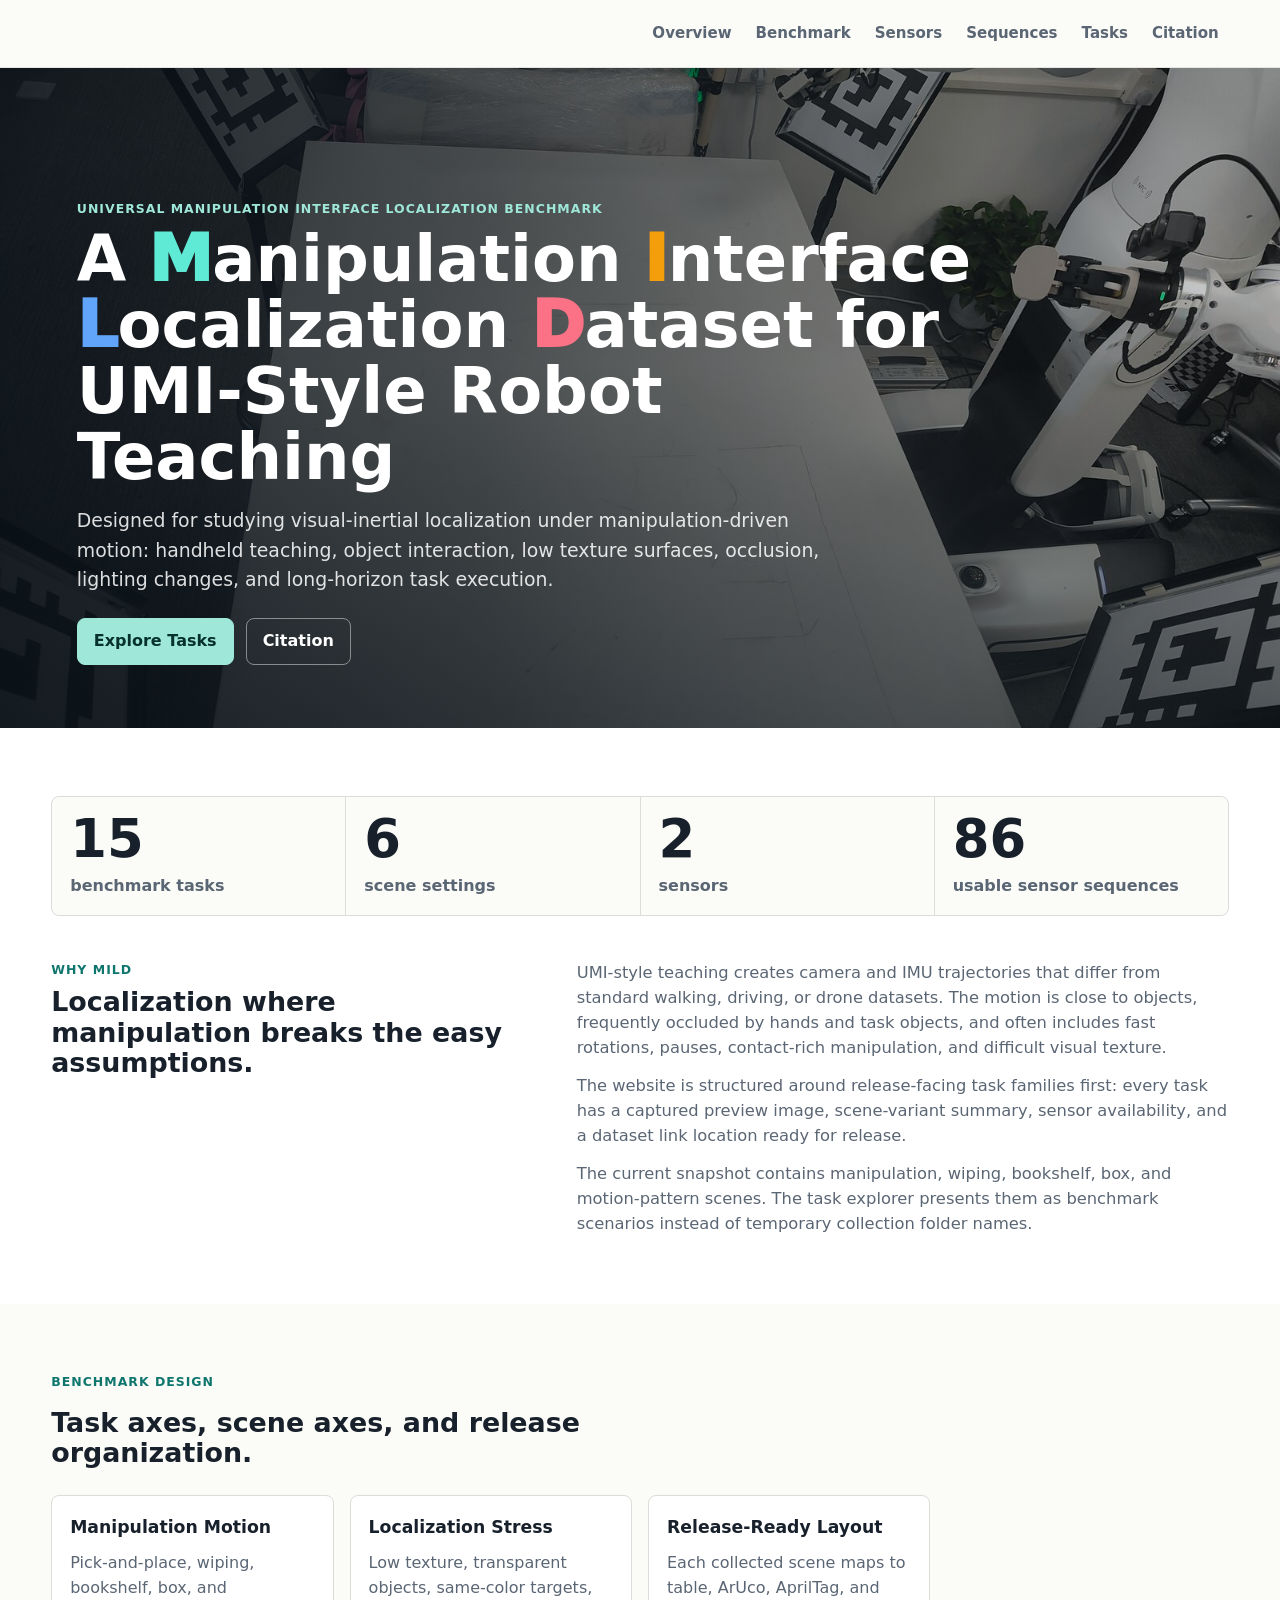
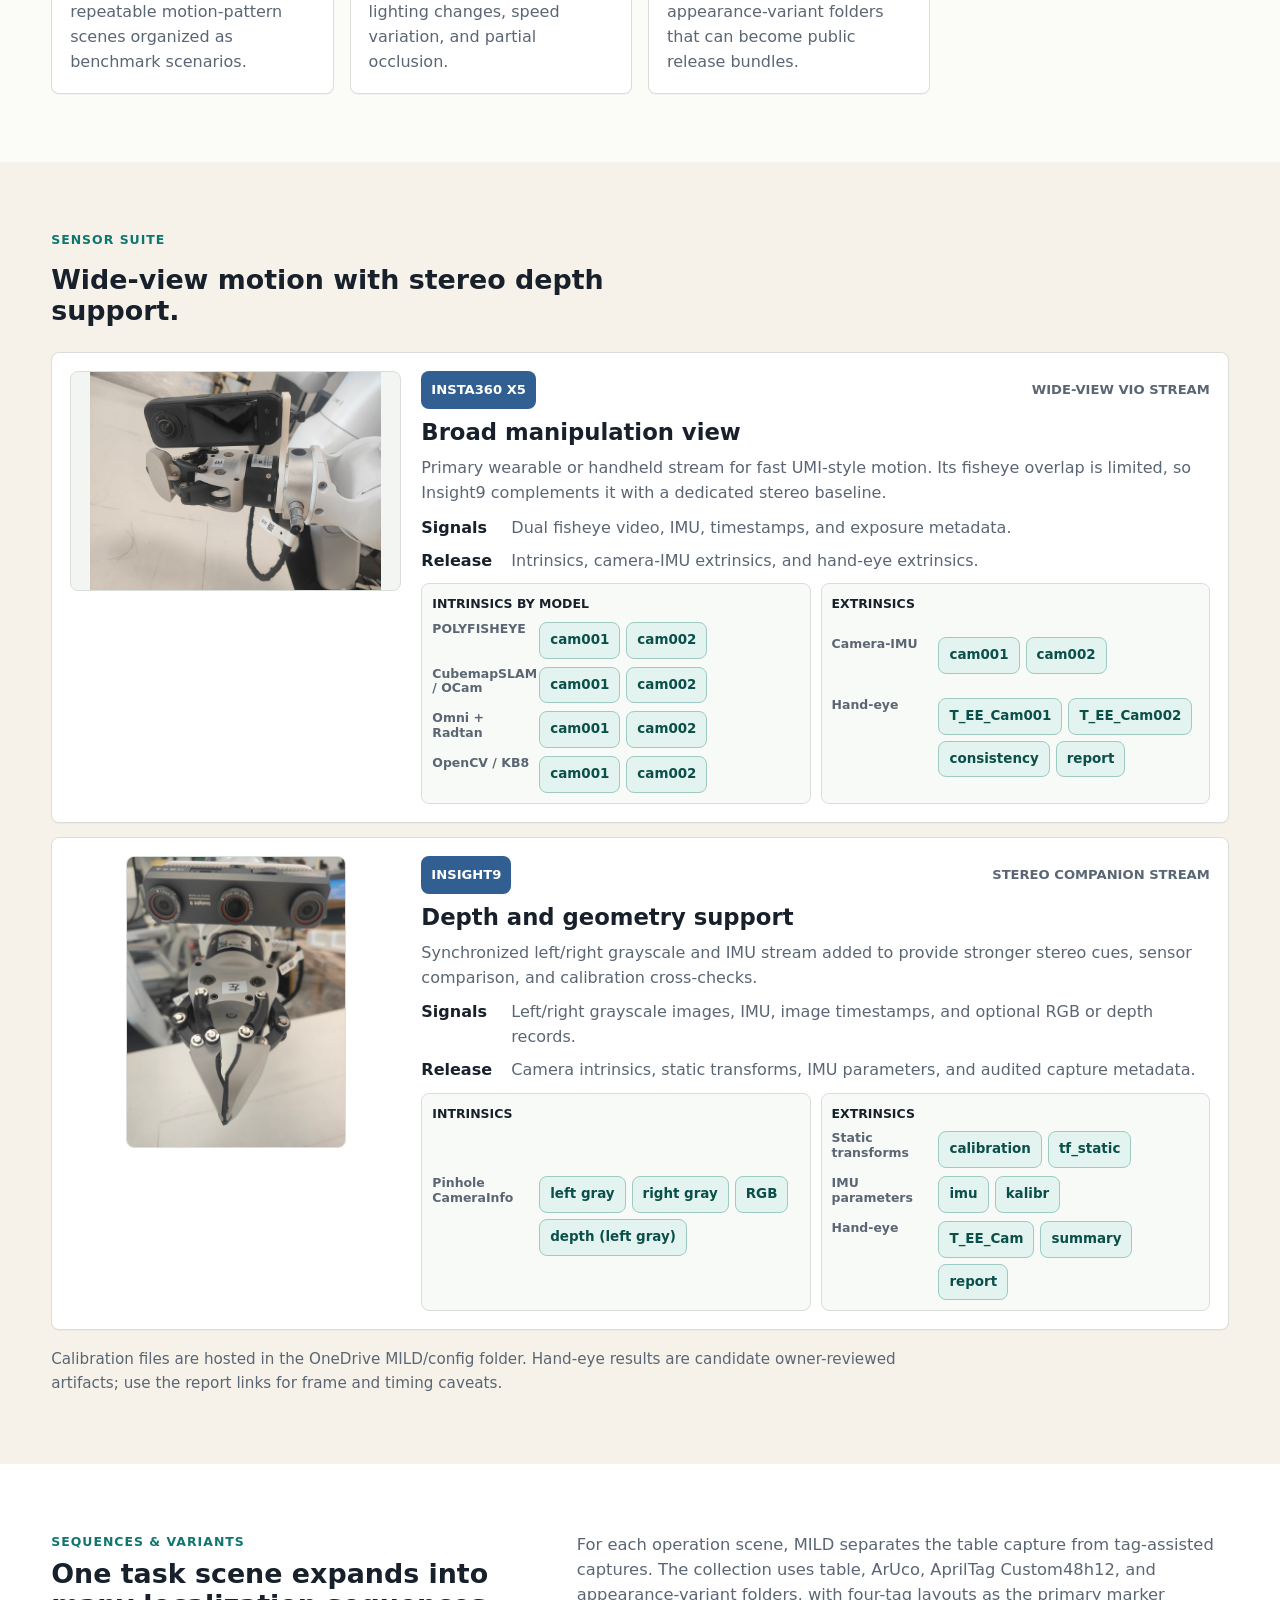
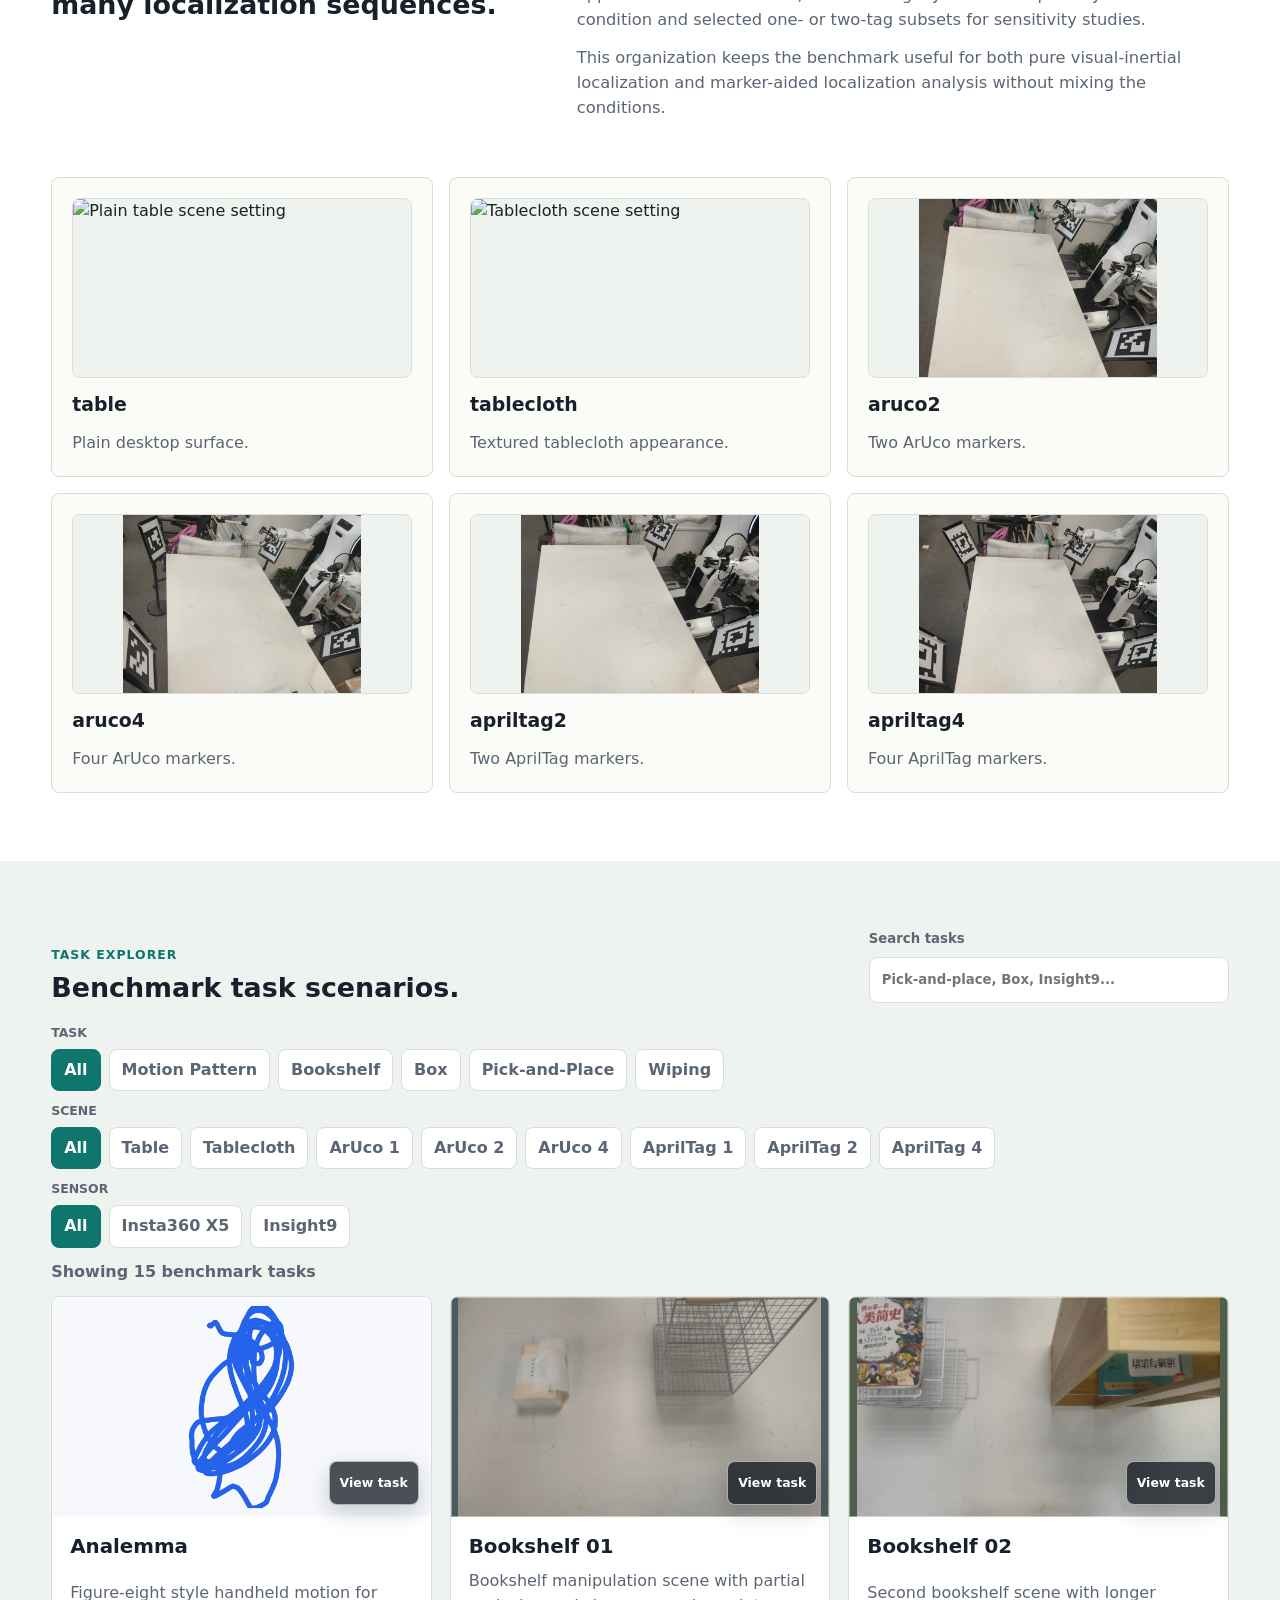
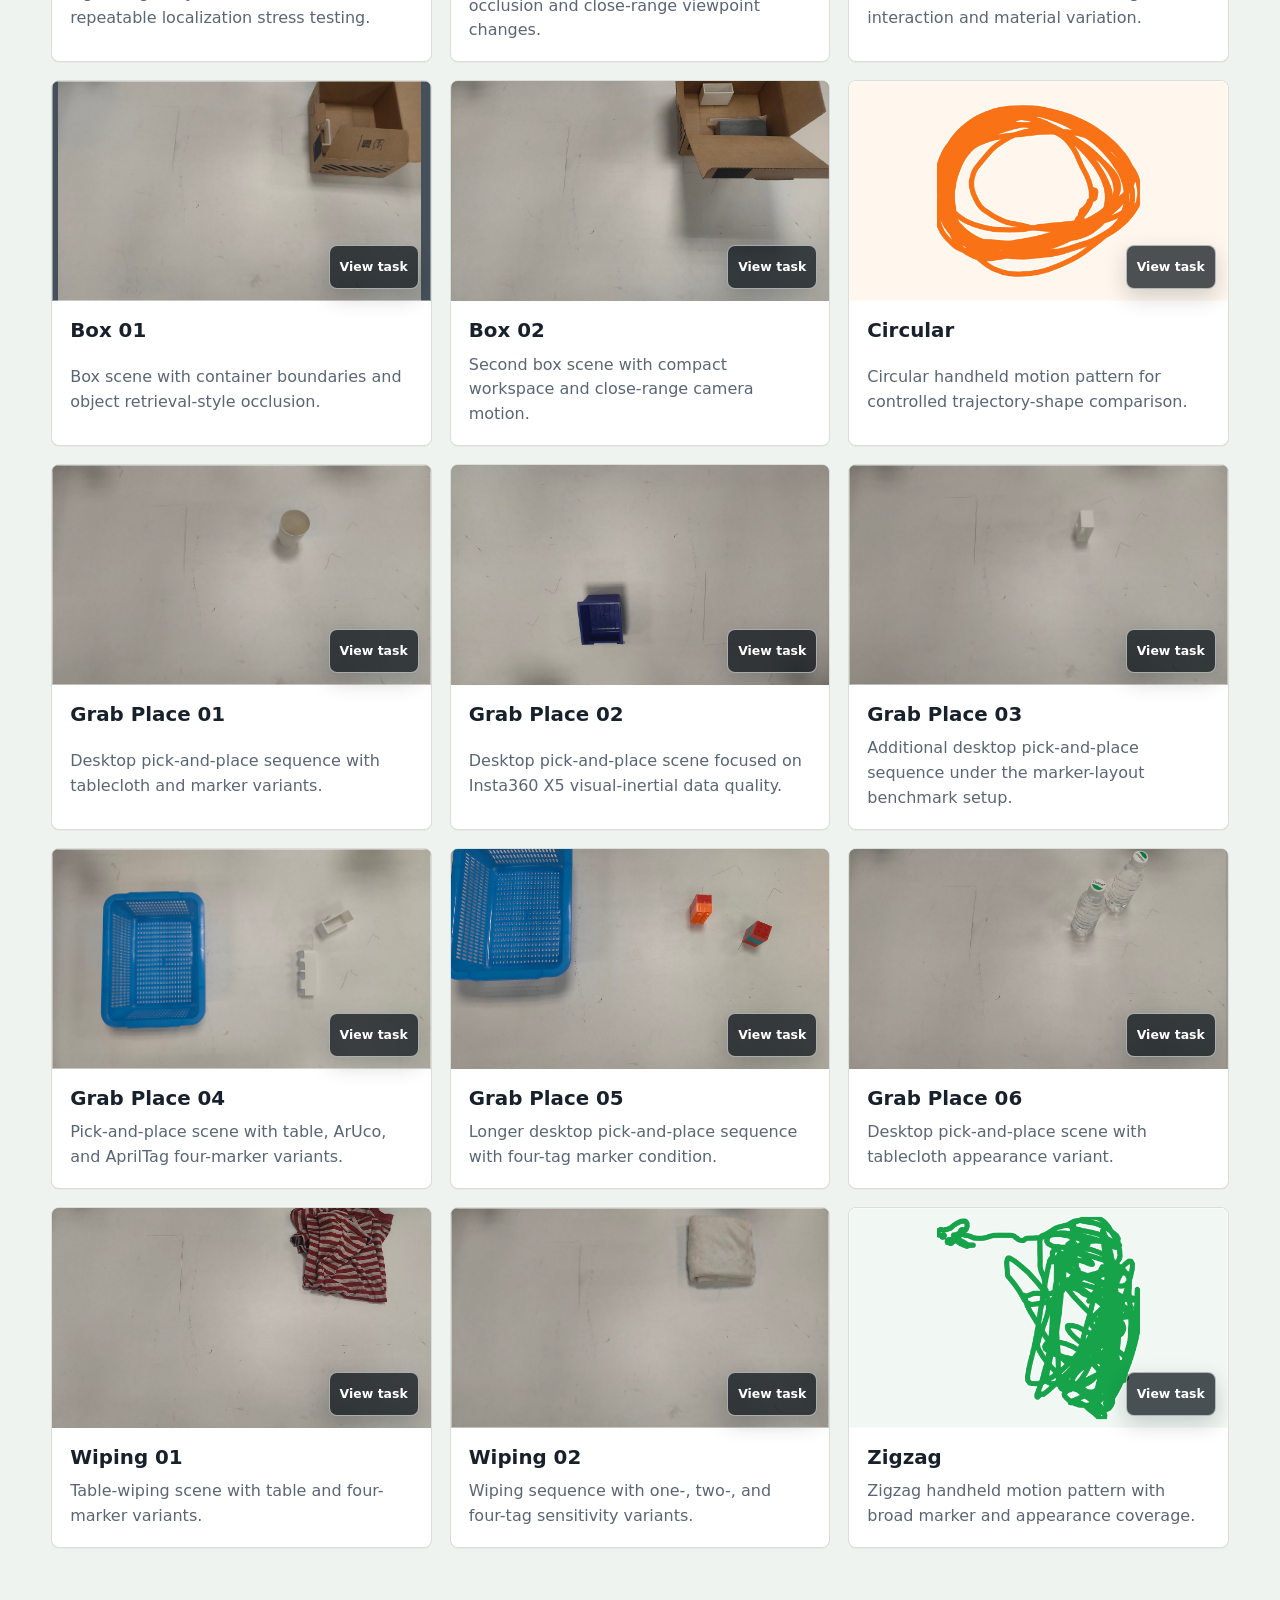
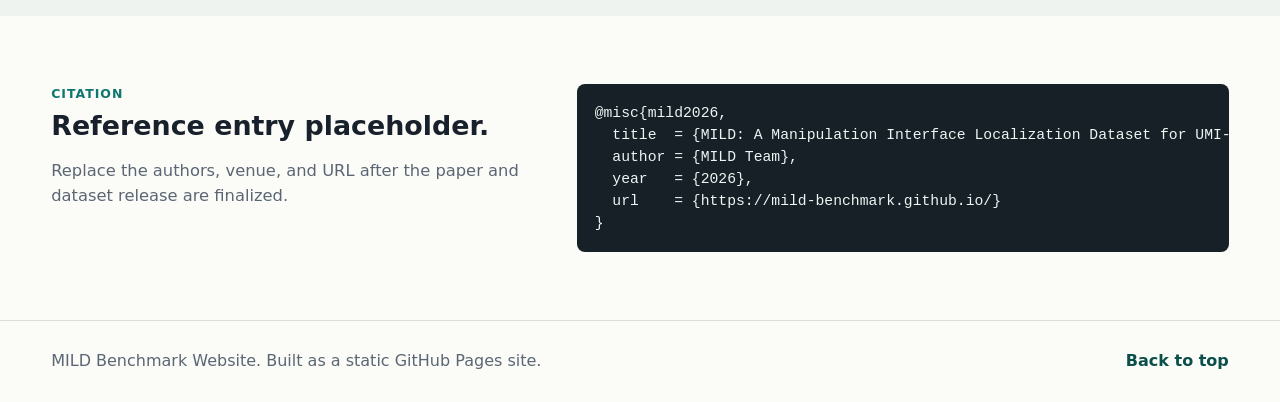
==== index.html @ e4e016f0 "Use Insight9 left gray intrinsics for depth" ====
<!doctype html>
<html lang="en">
  <head>
    <meta charset="utf-8">
    <meta name="viewport" content="width=device-width, initial-scale=1">
    <title>MILD | Manipulation Interface Localization Dataset</title>
    <meta
      name="description"
      content="MILD is a benchmark website for visual-inertial localization in Universal Manipulation Interface style robot teaching tasks."
    >
    <meta
      name="keywords"
      content="MILD, UMI, dataset, benchmark, visual-inertial localization, robot manipulation, robot teaching"
    >
    <meta name="theme-color" content="#0f766e">
    <meta property="og:type" content="website">
    <meta property="og:title" content="MILD: Manipulation Interface Localization Dataset">
    <meta
      property="og:description"
      content="A benchmark for visual-inertial localization in Universal Manipulation Interface style manipulation tasks."
    >
    <meta property="og:image" content="static/images/pic/scenes/apriltag4.jpg">
    <link rel="preload" href="static/images/pic/scenes/apriltag4.jpg" as="image">
    <link rel="stylesheet" href="static/css/site.css?v=20260719-calibration-config">
  </head>
  <body>
    <header class="site-header">
      <nav class="site-nav" aria-label="Primary navigation">
        <a href="#overview">Overview</a>
        <a href="#benchmark">Benchmark</a>
        <a href="#sensors">Sensors</a>
        <a href="#sequences">Sequences</a>
        <a href="#tasks">Tasks</a>
        <a href="#citation">Citation</a>
      </nav>
    </header>

    <main id="top">
      <section class="hero" aria-label="Dataset introduction">
        <div class="hero-bg" aria-hidden="true"></div>
        <div class="hero-overlay"></div>
        <div class="hero-content">
          <p class="eyebrow">Universal Manipulation Interface Localization Benchmark</p>
          <h1 class="hero-title">
            A <span class="title-word"><span class="title-initial title-initial-m">M</span>anipulation</span>
            <span class="title-word"><span class="title-initial title-initial-i">I</span>nterface</span>
            <span class="title-word"><span class="title-initial title-initial-l">L</span>ocalization</span>
            <span class="title-word"><span class="title-initial title-initial-d">D</span>ataset</span>
            for UMI-Style Robot Teaching
          </h1>
          <p class="hero-copy">
            Designed for studying visual-inertial localization under manipulation-driven motion:
            handheld teaching, object interaction, low texture surfaces, occlusion, lighting changes,
            and long-horizon task execution.
          </p>
          <div class="hero-actions" aria-label="Project links">
            <a class="action action-primary" href="#tasks">Explore Tasks</a>
            <a class="action" href="#citation">Citation</a>
          </div>
        </div>
      </section>

      <section class="section compact-band" id="overview">
        <div class="section-inner">
          <div class="metric-strip" aria-label="Dataset summary">
            <div class="metric">
              <span class="metric-value">15</span>
              <span class="metric-label">benchmark tasks</span>
            </div>
            <div class="metric">
              <span class="metric-value">6</span>
              <span class="metric-label">scene settings</span>
            </div>
            <div class="metric">
              <span class="metric-value">2</span>
              <span class="metric-label">sensors</span>
            </div>
            <div class="metric">
              <span class="metric-value">86</span>
              <span class="metric-label">usable sensor sequences</span>
            </div>
          </div>

          <div class="split">
            <div>
              <p class="section-kicker">Why MILD</p>
              <h2>Localization where manipulation breaks the easy assumptions.</h2>
            </div>
            <div class="body-copy">
              <p>
                UMI-style teaching creates camera and IMU trajectories that differ from standard
                walking, driving, or drone datasets. The motion is close to objects, frequently
                occluded by hands and task objects, and often includes fast rotations, pauses,
                contact-rich manipulation, and difficult visual texture.
              </p>
              <p>
                The website is structured around release-facing task families first: every task has
                a captured preview image, scene-variant summary, sensor availability, and a dataset
                link location ready for release.
              </p>
              <p>
                The current snapshot contains manipulation, wiping, bookshelf, box, and
                motion-pattern scenes. The task explorer presents them as benchmark scenarios
                instead of temporary collection folder names.
              </p>
            </div>
          </div>
        </div>
      </section>

      <section class="section" id="benchmark">
        <div class="section-inner">
          <div class="section-heading">
            <p class="section-kicker">Benchmark Design</p>
            <h2>Task axes, scene axes, and release organization.</h2>
          </div>
          <div class="feature-grid">
            <article class="feature">
              <h3>Manipulation Motion</h3>
              <p>Pick-and-place, wiping, bookshelf, box, and repeatable motion-pattern scenes organized as benchmark scenarios.</p>
            </article>
            <article class="feature">
              <h3>Localization Stress</h3>
              <p>Low texture, transparent objects, same-color targets, lighting changes, speed variation, and partial occlusion.</p>
            </article>
            <article class="feature">
              <h3>Release-Ready Layout</h3>
              <p>Each collected scene maps to table, ArUco, AprilTag, and appearance-variant folders that can become public release bundles.</p>
            </article>
          </div>
        </div>
      </section>

      <section class="section sensor-section" id="sensors">
        <div class="section-inner">
          <div class="section-heading">
            <p class="section-kicker">Sensor Suite</p>
            <h2>Wide-view motion with stereo depth support.</h2>
          </div>
          <div class="sensor-grid" aria-label="Included camera sensors">
            <article class="sensor-card">
              <div class="sensor-topline"><span>Insta360 X5</span><strong>Wide-view VIO stream</strong></div>
              <img class="sensor-photo sensor-photo-wide" src="static/images/pic/sensor/instan360x5.jpg" alt="Insta360 X5 mounted for MILD collection">
              <h3>Broad manipulation view</h3>
              <p>
                Primary wearable or handheld stream for fast UMI-style motion. Its fisheye
                overlap is limited, so Insight9 complements it with a dedicated stereo baseline.
              </p>
              <dl>
                <dt>Signals</dt><dd>Dual fisheye video, IMU, timestamps, and exposure metadata.</dd>
                <dt>Release</dt><dd>Intrinsics, camera-IMU extrinsics, and hand-eye extrinsics.</dd>
              </dl>
              <div class="sensor-downloads calibration-links" aria-label="Insta360 X5 calibration downloads">
                <div class="calibration-group">
                  <span>Intrinsics by model</span>
                  <div class="calibration-row">
                    <strong>POLYFISHEYE</strong>
                    <div>
                      <a href="https://1drv.ms/u/c/7625f90385490ff5/IQAhCiZGCshgTri1kJYh9uZmAa2wcoBCO0ws3wV5TDjIZXk">cam001</a>
                      <a href="https://1drv.ms/u/c/7625f90385490ff5/IQCS5GqmDCNNTZeBJ7qaAonKARcrQ91xG_cp8lxq4ANN7uM">cam002</a>
                    </div>
                  </div>
                  <div class="calibration-row">
                    <strong>CubemapSLAM / OCam</strong>
                    <div>
                      <a href="https://1drv.ms/u/c/7625f90385490ff5/IQCe3_SKdhPWTZvyj7x2llktAZRlcG03epUr73Jwr4RfLQo">cam001</a>
                      <a href="https://1drv.ms/u/c/7625f90385490ff5/IQB0HYLTFmJ-Sa7rR739eOYjASip9_dwq5lZHeahLo_oIJg">cam002</a>
                    </div>
                  </div>
                  <div class="calibration-row">
                    <strong>Omni + Radtan</strong>
                    <div>
                      <a href="https://1drv.ms/u/c/7625f90385490ff5/IQAo9Ri3FecfTqoY6oTH-TkMAU0ACaWX1jiJG9-JRuFYdAA">cam001</a>
                      <a href="https://1drv.ms/u/c/7625f90385490ff5/IQCuiiNOVtqWSpwMUP0Yha3cAVnnz3qnPmtnDQ6GLd3rnq4">cam002</a>
                    </div>
                  </div>
                  <div class="calibration-row">
                    <strong>OpenCV / KB8</strong>
                    <div>
                      <a href="https://1drv.ms/u/c/7625f90385490ff5/IQCaEUSn-g7NQaCfnxHnWILtAW7iVZQe96-dQti6KEkS0Ys">cam001</a>
                      <a href="https://1drv.ms/u/c/7625f90385490ff5/IQDK0zkF3waNQJCogGyVQxvpAT1tj8VUdP1ymN5j_CP6eGI">cam002</a>
                    </div>
                  </div>
                </div>
                <div class="calibration-group">
                  <span>Extrinsics</span>
                  <div class="calibration-row">
                    <strong>Camera-IMU</strong>
                    <div>
                      <a href="https://1drv.ms/u/c/7625f90385490ff5/IQAN830U2r0eSpX5Ff2sGvVyAeetV-wA399OP4k2T79lHac">cam001</a>
                      <a href="https://1drv.ms/u/c/7625f90385490ff5/IQChx2poXp6uQow4iZ9i6toNAWlU6ox6OWM1Um5nAPrFUPA">cam002</a>
                    </div>
                  </div>
                  <div class="calibration-row">
                    <strong>Hand-eye</strong>
                    <div>
                      <a href="https://1drv.ms/x/c/7625f90385490ff5/IQDAsK0TG3PyQoz7YtZ-4g2AAS7XIUY7ev2hYd6DWL_shGo">T_EE_Cam001</a>
                      <a href="https://1drv.ms/x/c/7625f90385490ff5/IQCSaT3arQ_4SYPWGF8UYGX1AUlUDq5M_MiDzQiho34SVZ8">T_EE_Cam002</a>
                      <a href="https://1drv.ms/u/c/7625f90385490ff5/IQDpZn8dozXYQ6zpPiSRh608AX0IcbKX765oSMkq2E2Qp9M">consistency</a>
                      <a href="https://1drv.ms/t/c/7625f90385490ff5/IQDI5UEj71BAQoiS4z6rClF_AaU_Fvj5O6Qp3yclX19t8kU">report</a>
                    </div>
                  </div>
                </div>
              </div>
            </article>

            <article class="sensor-card">
              <div class="sensor-topline"><span>Insight9</span><strong>Stereo companion stream</strong></div>
              <img class="sensor-photo sensor-photo-portrait" src="static/images/pic/sensor/insight9.jpg" alt="Insight9 camera used in the MILD sensor suite">
              <h3>Depth and geometry support</h3>
              <p>
                Synchronized left/right grayscale and IMU stream added to provide stronger
                stereo cues, sensor comparison, and calibration cross-checks.
              </p>
              <dl>
                <dt>Signals</dt><dd>Left/right grayscale images, IMU, image timestamps, and optional RGB or depth records.</dd>
                <dt>Release</dt><dd>Camera intrinsics, static transforms, IMU parameters, and audited capture metadata.</dd>
              </dl>
              <div class="sensor-downloads calibration-links" aria-label="Insight9 calibration downloads">
                <div class="calibration-group">
                  <span>Intrinsics</span>
                  <div class="calibration-row">
                    <strong>Pinhole CameraInfo</strong>
                    <div>
                      <a href="https://1drv.ms/u/c/7625f90385490ff5/IQC0oM3T7YgsRLSv14OKo0A5AUPLvn3CTPc8qZvEKn-Td0o">left gray</a>
                      <a href="https://1drv.ms/u/c/7625f90385490ff5/IQDb5SVkGIsCSZyYgGGsgylBAaOxcqg4OeRbns731Bjzk-E">right gray</a>
                      <a href="https://1drv.ms/u/c/7625f90385490ff5/IQCv1da7m1K-Qq-nBLNH4R4hARpEjAqmBWekBWkxGV9lPWw">RGB</a>
                      <a href="https://1drv.ms/u/c/7625f90385490ff5/IQC0oM3T7YgsRLSv14OKo0A5AUPLvn3CTPc8qZvEKn-Td0o" title="Depth is aligned to the left-gray frame; use the left-gray CameraInfo.">depth (left gray)</a>
                    </div>
                  </div>
                </div>
                <div class="calibration-group">
                  <span>Extrinsics</span>
                  <div class="calibration-row">
                    <strong>Static transforms</strong>
                    <div>
                      <a href="https://1drv.ms/u/c/7625f90385490ff5/IQDVsnzvO6gMRZP7rWlbY0GqAXA1XUyVNU0Khv3U52TcK3Y">calibration</a>
                      <a href="https://1drv.ms/u/c/7625f90385490ff5/IQAeGpCBBFiVQ645TgwJmunHAexsM5YwOXWar9rIoebsR8c">tf_static</a>
                    </div>
                  </div>
                  <div class="calibration-row">
                    <strong>IMU parameters</strong>
                    <div>
                      <a href="https://1drv.ms/u/c/7625f90385490ff5/IQCjd3KeFRV-T6JaVcmsUKieAQB1Vq5tPITWz5Nwn3tcyqw">imu</a>
                      <a href="https://1drv.ms/u/c/7625f90385490ff5/IQC7R39nxtnxR56JvqbG83syARdfD23Te63w0qEzUzYQHq0">kalibr</a>
                    </div>
                  </div>
                  <div class="calibration-row">
                    <strong>Hand-eye</strong>
                    <div>
                      <a href="https://1drv.ms/x/c/7625f90385490ff5/IQA3A7748ZOwSrioTDqO-PhyAS_bzOwbp4sAFMHrTJDk9Qc">T_EE_Cam</a>
                      <a href="https://1drv.ms/u/c/7625f90385490ff5/IQBhfnheE2pWRoCj9c6weXHNAT-jvZKRdDEGIYKDX3_3yFI">summary</a>
                      <a href="https://1drv.ms/t/c/7625f90385490ff5/IQBLwAXIsyezTaGyWJ3CAKcyAWEWA4DdP9oa6TlB5dpCErw">report</a>
                    </div>
                  </div>
                </div>
              </div>
            </article>
          </div>
          <p class="download-note">
            Calibration files are hosted in the OneDrive MILD/config folder. Hand-eye results are
            candidate owner-reviewed artifacts; use the report links for frame and timing caveats.
          </p>
        </div>
      </section>

      <section class="section variant-section" id="sequences">
        <div class="section-inner">
          <div class="split">
            <div>
              <p class="section-kicker">Sequences & Variants</p>
              <h2>One task scene expands into many localization sequences.</h2>
            </div>
            <div class="body-copy">
              <p>
                For each operation scene, MILD separates the table capture from tag-assisted
                captures. The collection uses table, ArUco, AprilTag Custom48h12, and
                appearance-variant folders, with four-tag layouts as the primary marker condition
                and selected one- or two-tag subsets for sensitivity studies.
              </p>
              <p>
                This organization keeps the benchmark useful for both pure visual-inertial
                localization and marker-aided localization analysis without mixing the conditions.
              </p>
            </div>
          </div>

          <div class="variant-grid" aria-label="Scene setting previews">
            <article class="variant-panel">
              <img class="variant-photo" src="static/images/pic/scenes/table_preview.jpg" alt="Plain table scene setting">
              <h3>table</h3>
              <p>Plain desktop surface.</p>
            </article>
            <article class="variant-panel">
              <img class="variant-photo" src="static/images/pic/scenes/tablecloth_preview.jpg" alt="Tablecloth scene setting">
              <h3>tablecloth</h3>
              <p>Textured tablecloth appearance.</p>
            </article>
            <article class="variant-panel">
              <img class="variant-photo" src="static/images/pic/scenes/aruco2.jpg" alt="Two ArUco marker scene setting">
              <h3>aruco2</h3>
              <p>Two ArUco markers.</p>
            </article>
            <article class="variant-panel">
              <img class="variant-photo" src="static/images/pic/scenes/aruco4.jpg" alt="Four ArUco marker scene setting">
              <h3>aruco4</h3>
              <p>Four ArUco markers.</p>
            </article>
            <article class="variant-panel">
              <img class="variant-photo" src="static/images/pic/scenes/apriltag2.jpg" alt="Two AprilTag marker scene setting">
              <h3>apriltag2</h3>
              <p>Two AprilTag markers.</p>
            </article>
            <article class="variant-panel">
              <img class="variant-photo" src="static/images/pic/scenes/apriltag4.jpg" alt="Four AprilTag marker scene setting">
              <h3>apriltag4</h3>
              <p>Four AprilTag markers.</p>
            </article>
          </div>
        </div>
      </section>

      <section class="section tasks-section" id="tasks">
        <div class="section-inner">
          <div class="tasks-toolbar">
            <div>
              <p class="section-kicker">Task Explorer</p>
              <h2>Benchmark task scenarios.</h2>
            </div>
            <label class="task-search">
              <span>Search tasks</span>
              <input id="taskSearch" type="search" placeholder="Pick-and-place, Box, Insight9..." autocomplete="off">
            </label>
          </div>

          <div class="filter-panel" aria-label="Task filters">
            <div class="filter-group">
              <span>Task</span>
              <div class="filter-row">
                <button class="filter-chip is-active" type="button" data-filter-group="category" data-filter="all">All</button>
                <button class="filter-chip" type="button" data-filter-group="category" data-filter="motion">Motion Pattern</button>
                <button class="filter-chip" type="button" data-filter-group="category" data-filter="bookshelf">Bookshelf</button>
                <button class="filter-chip" type="button" data-filter-group="category" data-filter="box">Box</button>
                <button class="filter-chip" type="button" data-filter-group="category" data-filter="grasp-place">Pick-and-Place</button>
                <button class="filter-chip" type="button" data-filter-group="category" data-filter="wipe">Wiping</button>
              </div>
            </div>
            <div class="filter-group">
              <span>Scene</span>
              <div class="filter-row">
                <button class="filter-chip is-active" type="button" data-filter-group="scene" data-filter="all">All</button>
                <button class="filter-chip" type="button" data-filter-group="scene" data-filter="table">Table</button>
                <button class="filter-chip" type="button" data-filter-group="scene" data-filter="tablecloth">Tablecloth</button>
                <button class="filter-chip" type="button" data-filter-group="scene" data-filter="aruco1">ArUco 1</button>
                <button class="filter-chip" type="button" data-filter-group="scene" data-filter="aruco2">ArUco 2</button>
                <button class="filter-chip" type="button" data-filter-group="scene" data-filter="aruco4">ArUco 4</button>
                <button class="filter-chip" type="button" data-filter-group="scene" data-filter="apriltag1">AprilTag 1</button>
                <button class="filter-chip" type="button" data-filter-group="scene" data-filter="apriltag2">AprilTag 2</button>
                <button class="filter-chip" type="button" data-filter-group="scene" data-filter="apriltag4">AprilTag 4</button>
              </div>
            </div>
            <div class="filter-group">
              <span>Sensor</span>
              <div class="filter-row">
                <button class="filter-chip is-active" type="button" data-filter-group="sensor" data-filter="all">All</button>
                <button class="filter-chip" type="button" data-filter-group="sensor" data-filter="insta360-x5">Insta360 X5</button>
                <button class="filter-chip" type="button" data-filter-group="sensor" data-filter="insight9">Insight9</button>
              </div>
            </div>
          </div>

          <p class="task-count" id="taskCount">Showing 15 benchmark tasks</p>
          <p class="task-empty" id="taskEmpty" hidden>coming soon...</p>

          <div class="task-grid">
            <article class="task-card" data-category="motion" data-scenes="table tablecloth aruco2 aruco4 apriltag2 apriltag4" data-sensors="insta360-x5 insight9" data-search="Analemma Analemma_2_t analemma motion pattern aruco apriltag tablecloth insta360 insight9 trajectory shape">
              <button class="task-photo task-photo-a" type="button" aria-label="Open Analemma scenes"></button>
              <div class="task-body">
                <h3>Analemma</h3>
                <p>Figure-eight style handheld motion for repeatable localization stress testing.</p>
              </div>
            </article>

            <article class="task-card" data-category="bookshelf" data-scenes="table aruco2 aruco4 apriltag2 apriltag4" data-sensors="insta360-x5 insight9" data-search="Bookshelf 01 Bookshelf01_2 bookshelf cabinet occlusion aruco apriltag insta360 insight9">
              <button class="task-photo task-photo-b" type="button" aria-label="Open Bookshelf 01 scenes"></button>
              <div class="task-body">
                <h3>Bookshelf 01</h3>
                <p>Bookshelf manipulation scene with partial occlusion and close-range viewpoint changes.</p>
              </div>
            </article>

            <article class="task-card" data-category="bookshelf" data-scenes="table tablecloth aruco2 aruco4 apriltag2 apriltag4" data-sensors="insta360-x5 insight9" data-search="Bookshelf 02 Bookshelf02_2 bookshelf tablecloth aruco apriltag insta360 insight9">
              <button class="task-photo task-photo-c" type="button" aria-label="Open Bookshelf 02 scenes"></button>
              <div class="task-body">
                <h3>Bookshelf 02</h3>
                <p>Second bookshelf scene with longer interaction and material variation.</p>
              </div>
            </article>

            <article class="task-card" data-category="box" data-scenes="table aruco4 apriltag4" data-sensors="insta360-x5 insight9" data-search="Box 01 Box01 box container aruco apriltag insta360 insight9">
              <button class="task-photo task-photo-d" type="button" aria-label="Open Box 01 scenes"></button>
              <div class="task-body">
                <h3>Box 01</h3>
                <p>Box scene with container boundaries and object retrieval-style occlusion.</p>
              </div>
            </article>

            <article class="task-card" data-category="box" data-scenes="table aruco4 apriltag4" data-sensors="insta360-x5" data-search="Box 02 Box02 box container aruco apriltag insta360">
              <button class="task-photo task-photo-e" type="button" aria-label="Open Box 02 scenes"></button>
              <div class="task-body">
                <h3>Box 02</h3>
                <p>Second box scene with compact workspace and close-range camera motion.</p>
              </div>
            </article>

            <article class="task-card" data-category="motion" data-scenes="table tablecloth aruco2 aruco4 apriltag2 apriltag4" data-sensors="insta360-x5 insight9" data-search="Circular Circular_2_t circular motion pattern aruco apriltag insta360 insight9 trajectory shape">
              <button class="task-photo task-photo-f" type="button" aria-label="Open Circular scenes"></button>
              <div class="task-body">
                <h3>Circular</h3>
                <p>Circular handheld motion pattern for controlled trajectory-shape comparison.</p>
              </div>
            </article>

            <article class="task-card" data-category="grasp-place" data-scenes="table tablecloth aruco4 apriltag4" data-sensors="insta360-x5 insight9" data-search="Grab Place 01 Grab_Place01_t grab place cup tablecloth aruco apriltag insta360 insight9">
              <button class="task-photo task-photo-g" type="button" aria-label="Open Grab Place 01 scenes"></button>
              <div class="task-body">
                <h3>Grab Place 01</h3>
                <p>Desktop pick-and-place sequence with tablecloth and marker variants.</p>
              </div>
            </article>

            <article class="task-card" data-category="grasp-place" data-scenes="table tablecloth aruco4 apriltag4" data-sensors="insta360-x5" data-search="Grab Place 02 Grab_Place02_t grab place tablecloth aruco apriltag insta360">
              <button class="task-photo task-photo-h" type="button" aria-label="Open Grab Place 02 scenes"></button>
              <div class="task-body">
                <h3>Grab Place 02</h3>
                <p>Desktop pick-and-place scene focused on Insta360 X5 visual-inertial data quality.</p>
              </div>
            </article>

            <article class="task-card" data-category="grasp-place" data-scenes="table tablecloth aruco4 apriltag4" data-sensors="insta360-x5" data-search="Grab Place 03 Grab_Place03_t grab place tablecloth aruco apriltag insta360">
              <button class="task-photo task-photo-i" type="button" aria-label="Open Grab Place 03 scenes"></button>
              <div class="task-body">
                <h3>Grab Place 03</h3>
                <p>Additional desktop pick-and-place sequence under the marker-layout benchmark setup.</p>
              </div>
            </article>

            <article class="task-card" data-category="grasp-place" data-scenes="table aruco4 apriltag4" data-sensors="insta360-x5" data-search="Grab Place 04 Grab_Place04 grab place aruco apriltag insta360">
              <button class="task-photo task-photo-j" type="button" aria-label="Open Grab Place 04 scenes"></button>
              <div class="task-body">
                <h3>Grab Place 04</h3>
                <p>Pick-and-place scene with table, ArUco, and AprilTag four-marker variants.</p>
              </div>
            </article>

            <article class="task-card" data-category="grasp-place" data-scenes="table aruco4 apriltag4" data-sensors="insta360-x5" data-search="Grab Place 05 Grab_Place05 grab place aruco apriltag insta360">
              <button class="task-photo task-photo-k" type="button" aria-label="Open Grab Place 05 scenes"></button>
              <div class="task-body">
                <h3>Grab Place 05</h3>
                <p>Longer desktop pick-and-place sequence with four-tag marker condition.</p>
              </div>
            </article>

            <article class="task-card" data-category="grasp-place" data-scenes="table tablecloth aruco4 apriltag4" data-sensors="insta360-x5" data-search="Grab Place 06 Grab_Place06_t grab place tablecloth aruco apriltag insta360">
              <button class="task-photo task-photo-l" type="button" aria-label="Open Grab Place 06 scenes"></button>
              <div class="task-body">
                <h3>Grab Place 06</h3>
                <p>Desktop pick-and-place scene with tablecloth appearance variant.</p>
              </div>
            </article>

            <article class="task-card" data-category="wipe" data-scenes="table aruco4 apriltag4" data-sensors="insta360-x5" data-search="Wiping 01 Wiping01 wiping table aruco apriltag insta360">
              <button class="task-photo task-photo-m" type="button" aria-label="Open Wiping 01 scenes"></button>
              <div class="task-body">
                <h3>Wiping 01</h3>
                <p>Table-wiping scene with table and four-marker variants.</p>
              </div>
            </article>

            <article class="task-card" data-category="wipe" data-scenes="table aruco1 aruco2 aruco4 apriltag1 apriltag2 apriltag4" data-sensors="insta360-x5 insight9" data-search="Wiping 02 Wiping02_1 wiping aruco apriltag one two four insta360 insight9">
              <button class="task-photo task-photo-n" type="button" aria-label="Open Wiping 02 scenes"></button>
              <div class="task-body">
                <h3>Wiping 02</h3>
                <p>Wiping sequence with one-, two-, and four-tag sensitivity variants.</p>
              </div>
            </article>

            <article class="task-card" data-category="motion" data-scenes="table tablecloth aruco2 aruco4 apriltag2 apriltag4" data-sensors="insta360-x5 insight9" data-search="Zigzag Zigzag_2_t zigzag motion aruco apriltag tablecloth insta360 insight9 trajectory shape">
              <button class="task-photo task-photo-o" type="button" aria-label="Open Zigzag scenes"></button>
              <div class="task-body">
                <h3>Zigzag</h3>
                <p>Zigzag handheld motion pattern with broad marker and appearance coverage.</p>
              </div>
            </article>
          </div>
        </div>
      </section>

      <section class="section" id="citation">
        <div class="section-inner citation-inner">
          <div>
            <p class="section-kicker">Citation</p>
            <h2>Reference entry placeholder.</h2>
            <p class="body-copy">
              Replace the authors, venue, and URL after the paper and dataset release are finalized.
            </p>
          </div>
          <pre class="bibtex"><code>@misc{mild2026,
  title  = {MILD: A Manipulation Interface Localization Dataset for UMI-Style Robot Teaching},
  author = {MILD Team},
  year   = {2026},
  url    = {https://mild-benchmark.github.io/}
}</code></pre>
        </div>
      </section>
    </main>

    <footer class="site-footer">
      <p>MILD Benchmark Website. Built as a static GitHub Pages site.</p>
      <a href="#top">Back to top</a>
    </footer>

    <script src="static/js/site.js?v=20260722-onedrive-links"></script>
  </body>
</html>
---- static/css/site.css ----
:root {
  --ink: #18212b;
  --muted: #5b6674;
  --line: #d9ded8;
  --paper: #fbfbf7;
  --soft: #eef3ef;
  --teal: #0f766e;
  --teal-dark: #0b4f4a;
  --coral: #c24132;
  --gold: #9a6a15;
  --blue: #315f91;
  --white: #ffffff;
  --shadow: 0 18px 48px rgba(24, 33, 43, 0.14);
}

* {
  box-sizing: border-box;
}

html {
  scroll-behavior: smooth;
}

body {
  margin: 0;
  color: var(--ink);
  background: var(--paper);
  font-family: Inter, ui-sans-serif, system-ui, -apple-system, BlinkMacSystemFont, "Segoe UI", sans-serif;
  line-height: 1.55;
}

a {
  color: inherit;
  text-decoration: none;
}

.site-header {
  position: sticky;
  top: 0;
  z-index: 20;
  display: flex;
  align-items: center;
  justify-content: space-between;
  gap: 24px;
  min-height: 68px;
  padding: 12px clamp(18px, 4vw, 56px);
  background: rgba(251, 251, 247, 0.92);
  border-bottom: 1px solid rgba(24, 33, 43, 0.1);
  backdrop-filter: blur(16px);
}

.site-nav {
  display: flex;
  flex-wrap: wrap;
  gap: 4px;
  justify-content: flex-end;
  margin-left: auto;
}

.site-nav a {
  padding: 8px 10px;
  color: var(--muted);
  border-radius: 8px;
  font-size: 0.94rem;
  font-weight: 650;
}

.site-nav a:hover,
.site-nav a:focus-visible {
  color: var(--ink);
  background: var(--soft);
  outline: none;
}

.hero {
  position: relative;
  display: grid;
  align-items: end;
  min-height: min(660px, 76vh);
  overflow: hidden;
  color: var(--white);
  background: #111820;
}

.hero-bg,
.hero-overlay {
  position: absolute;
  inset: 0;
}

.hero-bg {
  background-image: url("../images/pic/scenes/apriltag4.jpg");
  background-position: center;
  background-size: cover;
}

.hero-overlay {
  background:
    linear-gradient(90deg, rgba(8, 16, 23, 0.88) 0%, rgba(8, 16, 23, 0.68) 38%, rgba(8, 16, 23, 0.18) 100%),
    linear-gradient(0deg, rgba(8, 16, 23, 0.48) 0%, rgba(8, 16, 23, 0.02) 55%);
}

.hero-content {
  position: relative;
  width: min(920px, calc(100% - 36px));
  padding: clamp(72px, 12vh, 132px) 0 clamp(42px, 7vh, 72px);
  margin-left: clamp(18px, 6vw, 88px);
}

.eyebrow,
.section-kicker {
  margin: 0 0 8px;
  color: var(--teal);
  font-size: 0.78rem;
  font-weight: 850;
  letter-spacing: 0.08em;
  text-transform: uppercase;
}

.hero .eyebrow {
  color: #9ee7d9;
}

h1,
h2,
h3,
p {
  overflow-wrap: anywhere;
}

h1 {
  margin: 0;
  font-size: clamp(4.4rem, 15vw, 11rem);
  line-height: 0.86;
  letter-spacing: 0;
}

.hero-title {
  max-width: 980px;
  font-size: 4rem;
  font-weight: 860;
  line-height: 1.03;
}

.title-initial {
  font-weight: 920;
}

.title-word {
  display: inline-block;
  white-space: nowrap;
}

.title-initial-m {
  color: #5eead4;
}

.title-initial-i {
  color: #f59e0b;
}

.title-initial-l {
  color: #60a5fa;
}

.title-initial-d {
  color: #fb7185;
}

.hero-copy {
  max-width: 760px;
  margin: 16px 0 0;
  color: rgba(255, 255, 255, 0.86);
  font-size: clamp(1rem, 1.8vw, 1.18rem);
}

.hero-actions {
  display: flex;
  flex-wrap: wrap;
  gap: 12px;
  margin-top: 24px;
}

.action {
  display: inline-flex;
  align-items: center;
  justify-content: center;
  min-height: 44px;
  padding: 10px 16px;
  color: var(--white);
  border: 1px solid rgba(255, 255, 255, 0.45);
  border-radius: 8px;
  font-weight: 760;
}

.action:hover,
.action:focus-visible {
  background: rgba(255, 255, 255, 0.14);
  outline: none;
}

.action-primary {
  color: #07312e;
  background: #9ee7d9;
  border-color: #9ee7d9;
}

.section {
  padding: clamp(42px, 5.5vw, 68px) clamp(18px, 4vw, 56px);
}

.compact-band {
  background: var(--white);
}

.section-inner {
  width: min(1180px, 100%);
  margin: 0 auto;
}

.metric-strip {
  display: grid;
  grid-template-columns: repeat(4, 1fr);
  gap: 1px;
  margin-bottom: clamp(28px, 4vw, 44px);
  overflow: hidden;
  border: 1px solid var(--line);
  border-radius: 8px;
  background: var(--line);
}

.metric {
  min-height: 96px;
  padding: 16px 18px;
  background: var(--paper);
}

.metric-value {
  display: block;
  font-size: clamp(2rem, 5vw, 3.3rem);
  font-weight: 850;
  line-height: 1;
}

.metric-label {
  display: block;
  margin-top: 8px;
  color: var(--muted);
  font-weight: 650;
}

.split,
.citation-inner {
  display: grid;
  grid-template-columns: minmax(0, 0.9fr) minmax(0, 1.25fr);
  gap: clamp(24px, 4.5vw, 56px);
  align-items: start;
}

h2 {
  max-width: 680px;
  margin: 0;
  font-size: clamp(1.35rem, 2.1vw, 2.05rem);
  line-height: 1.14;
  letter-spacing: 0;
}

.body-copy {
  color: var(--muted);
  font-size: 1.02rem;
}

.body-copy p:first-child {
  margin-top: 0;
}

.body-copy p {
  margin: 0 0 12px;
}

.body-copy p:last-child {
  margin-bottom: 0;
}

.section-heading {
  display: grid;
  gap: 8px;
  margin-bottom: 26px;
}

.feature-grid {
  display: grid;
  grid-template-columns: repeat(4, 1fr);
  gap: 16px;
}

.feature,
.task-card {
  border: 1px solid var(--line);
  border-radius: 8px;
  background: var(--white);
  box-shadow: 0 1px 0 rgba(24, 33, 43, 0.04);
}

.feature {
  min-height: 160px;
  padding: 18px;
}

.feature h3 {
  margin: 0 0 10px;
  font-size: 1.08rem;
}

.feature p {
  margin: 0;
  color: var(--muted);
}

.sensor-section {
  background: #f6f2e9;
}

.sensor-grid {
  display: grid;
  grid-template-columns: minmax(0, 1fr);
  gap: 14px;
}

.sensor-card {
  display: grid;
  grid-template-columns: minmax(220px, 0.42fr) minmax(0, 1fr);
  grid-template-areas:
    "photo topline"
    "photo title"
    "photo copy"
    "photo meta"
    "photo downloads";
  gap: 10px 20px;
  align-content: start;
  align-items: start;
  padding: 18px;
  border: 1px solid var(--line);
  border-radius: 8px;
  background: var(--white);
  box-shadow: 0 1px 0 rgba(24, 33, 43, 0.04);
}

.sensor-topline {
  grid-area: topline;
  display: flex;
  align-items: center;
  justify-content: space-between;
  gap: 14px;
  color: var(--muted);
  font-size: 0.82rem;
  text-transform: uppercase;
}

.sensor-topline span {
  display: inline-grid;
  min-width: 38px;
  height: 38px;
  padding: 0 10px;
  place-items: center;
  color: var(--white);
  background: var(--blue);
  border-radius: 8px;
  font-weight: 850;
  white-space: nowrap;
}

.sensor-topline strong {
  text-align: right;
}

.sensor-card h3 {
  grid-area: title;
  margin: 0;
  font-size: 1.42rem;
  line-height: 1.18;
}

.sensor-photo {
  grid-area: photo;
  display: block;
  justify-self: center;
  width: 100%;
  object-fit: contain;
  border: 1px solid var(--line);
  border-radius: 8px;
  background: #f2f5f1;
}

.sensor-photo-wide {
  aspect-ratio: 4 / 3;
  max-height: 220px;
}

.sensor-photo-portrait {
  width: min(100%, 220px);
  aspect-ratio: 3 / 4;
  max-height: 292px;
}

.sensor-card p {
  grid-area: copy;
  margin: 0;
  color: var(--muted);
}

.sensor-card dl {
  grid-area: meta;
  display: grid;
  grid-template-columns: 78px 1fr;
  gap: 8px 12px;
  margin: 0;
  color: var(--muted);
}

.sensor-card dt {
  color: var(--ink);
  font-weight: 820;
}

.sensor-card dd {
  margin: 0;
}

.sensor-downloads {
  grid-area: downloads;
  display: flex;
  flex-wrap: wrap;
  gap: 8px;
  align-self: end;
}

.calibration-links {
  display: grid;
  grid-template-columns: repeat(2, minmax(0, 1fr));
  gap: 10px;
  align-self: stretch;
}

.calibration-group {
  display: grid;
  gap: 8px;
  padding: 10px;
  border: 1px solid var(--line);
  border-radius: 8px;
  background: #f8faf7;
}

.calibration-group > span {
  color: var(--ink);
  font-size: 0.78rem;
  font-weight: 860;
  letter-spacing: 0;
  text-transform: uppercase;
}

.calibration-row {
  display: grid;
  grid-template-columns: minmax(88px, 0.38fr) minmax(0, 1fr);
  gap: 8px;
  align-items: start;
}

.calibration-row strong {
  min-width: 0;
  color: var(--muted);
  font-size: 0.78rem;
  font-weight: 820;
  line-height: 1.2;
}

.calibration-row div {
  display: flex;
  flex-wrap: wrap;
  gap: 6px;
  min-width: 0;
}

.sensor-downloads a,
.download-pill {
  display: inline-flex;
  align-items: center;
  justify-content: center;
  min-height: 34px;
  padding: 7px 10px;
  color: var(--teal-dark);
  border: 1px solid #9dcac1;
  border-radius: 8px;
  background: #e3f3ef;
  font-size: 0.84rem;
  font-weight: 820;
}

.sensor-downloads a:hover,
.sensor-downloads a:focus-visible,
.download-pill:hover,
.download-pill:focus-visible {
  color: var(--white);
  background: var(--teal);
  border-color: var(--teal);
  outline: none;
}

.download-note {
  max-width: 860px;
  margin: 18px 0 0;
  color: var(--muted);
  font-size: 0.95rem;
}

.variant-section {
  background: var(--white);
}

.variant-grid {
  display: grid;
  grid-template-columns: repeat(3, minmax(0, 1fr));
  gap: 16px;
  margin-top: clamp(34px, 5vw, 56px);
}

.variant-panel {
  display: grid;
  gap: 12px;
  min-height: 0;
  padding: 20px;
  border: 1px solid var(--line);
  border-radius: 8px;
  background: var(--paper);
}

.variant-photo {
  display: block;
  width: 100%;
  height: 180px;
  object-fit: contain;
  border: 1px solid var(--line);
  border-radius: 8px;
  background: var(--soft);
}

.variant-panel h3,
.variant-panel p {
  margin: 0;
}

.variant-panel h3 {
  font-size: 1.18rem;
}

.variant-panel p {
  color: var(--muted);
}

.status-badge {
  display: inline-flex;
  align-items: center;
  min-height: 28px;
  padding: 5px 8px;
  border-radius: 8px;
  font-size: 0.78rem;
  font-weight: 790;
  white-space: nowrap;
}

.status-badge {
  color: #4d3b13;
  border: 1px solid #e7d4a8;
  background: #fbf0d3;
}

.status-good {
  color: #0b4f4a;
  border-color: #9dcac1;
  background: #e3f3ef;
}

.status-warn {
  color: #74301f;
  border-color: #ebb29f;
  background: #fff0ea;
}

.status-neutral {
  color: #2d4c64;
  border-color: #c7d9e7;
  background: #e9f2f8;
}

.tasks-section {
  background: var(--soft);
}

.tasks-toolbar {
  display: flex;
  align-items: end;
  justify-content: space-between;
  gap: 22px;
  margin-bottom: 20px;
}

.task-search {
  display: grid;
  gap: 8px;
  width: min(100%, 360px);
  color: var(--muted);
  font-size: 0.83rem;
  font-weight: 720;
}

.task-search input {
  min-height: 46px;
  width: 100%;
  padding: 10px 12px;
  color: var(--ink);
  border: 1px solid var(--line);
  border-radius: 8px;
  background: var(--white);
  font: inherit;
}

.task-search input:focus {
  border-color: var(--teal);
  outline: 3px solid rgba(15, 118, 110, 0.16);
}

.filter-panel {
  display: grid;
  gap: 10px;
  margin-bottom: 12px;
}

.filter-group {
  display: grid;
  gap: 6px;
}

.filter-group > span {
  color: var(--muted);
  font-size: 0.78rem;
  font-weight: 820;
  text-transform: uppercase;
}

.filter-row {
  display: flex;
  flex-wrap: wrap;
  gap: 8px;
}

.filter-chip {
  min-height: 38px;
  padding: 8px 12px;
  color: var(--muted);
  border: 1px solid var(--line);
  border-radius: 8px;
  background: var(--white);
  cursor: pointer;
  font: inherit;
  font-weight: 760;
}

.filter-chip:hover,
.filter-chip:focus-visible,
.filter-chip.is-active {
  color: var(--white);
  background: var(--teal);
  border-color: var(--teal);
  outline: none;
}

.task-count {
  min-height: 24px;
  margin: 0 0 8px;
  color: var(--muted);
  font-weight: 680;
}

.task-empty {
  margin: 0 0 20px;
  color: var(--teal);
  font-size: 0.98rem;
  font-weight: 760;
}

.task-empty[hidden] {
  display: none;
}

.task-grid {
  margin-top: 12px;
  display: grid;
  grid-template-columns: repeat(3, minmax(0, 1fr));
  gap: 18px;
}

.task-card {
  display: grid;
  grid-template-rows: 220px 1fr;
  min-height: 0;
  overflow: hidden;
}

.task-card.is-hidden {
  display: none;
}

.task-photo {
  position: relative;
  display: block;
  width: 100%;
  min-height: 220px;
  padding: 0;
  color: var(--white);
  border: 0;
  background-color: #26313b;
  background-repeat: no-repeat;
  background-size: cover;
  background-position: center;
  cursor: pointer;
  font: inherit;
  isolation: isolate;
  text-align: left;
  box-shadow: inset 0 0 0 1px rgba(255, 255, 255, 0.42);
  transition: filter 160ms ease, transform 160ms ease, box-shadow 160ms ease;
}

.task-photo::before {
  content: "View task";
  position: absolute;
  right: 12px;
  bottom: 12px;
  z-index: 2;
  display: inline-flex;
  align-items: center;
  min-height: 30px;
  padding: 6px 10px;
  color: var(--white);
  background: rgba(8, 16, 23, 0.72);
  border: 1px solid rgba(255, 255, 255, 0.58);
  border-radius: 8px;
  box-shadow: 0 8px 22px rgba(8, 16, 23, 0.18);
  font-size: 0.78rem;
  font-weight: 820;
  letter-spacing: 0;
  line-height: 1;
  pointer-events: none;
}

.task-photo:hover,
.task-photo:focus-visible {
  filter: saturate(1.08) contrast(1.04);
  outline: 3px solid rgba(15, 118, 110, 0.75);
  outline-offset: -3px;
  box-shadow: inset 0 0 0 4px rgba(15, 118, 110, 0.78), 0 14px 34px rgba(15, 118, 110, 0.18);
}

.task-photo:hover::before,
.task-photo:focus-visible::before {
  background: var(--teal-dark);
  border-color: rgba(255, 255, 255, 0.86);
}

.task-photo-a {
  background-color: #f6f8fb;
  background-image: url("../images/pic/trajectories/Analemma_2_t_trajectory_shape.png");
  background-size: contain;
}

.task-photo-b {
  background-color: #4d5b5c;
  background-image: url("../images/pic/task/Bookshelf01.jpg");
  background-size: 96% auto;
  background-position: 50% 74%;
}

.task-photo-c {
  background-color: #4f5f4b;
  background-image: url("../images/pic/task/Bookshelf02_02.jpg");
  background-size: 96% auto;
  background-position: 50% 72%;
}

.task-photo-d {
  background-color: #45505a;
  background-image: url("../images/pic/task/Box01.jpg");
  background-size: 96% auto;
  background-position: 38% 72%;
}

.task-photo-e {
  background-color: #5b4d43;
  overflow: hidden;
  background-image: none;
}

.task-photo-f {
  background-color: #fff7ed;
  background-image: url("../images/pic/trajectories/Circular_2_t_trajectory_shape.png");
  background-size: contain;
  background-position: center;
}

.task-photo-g {
  background-color: #6e644e;
  background-image: url("../images/pic/task/Grab_Place01.jpg");
}

.task-photo-h {
  background-color: #5c5e56;
  overflow: hidden;
  background-image: none;
}

.task-photo-i {
  background-color: #5a624f;
  background-image: url("../images/pic/task/Grab_Place03.jpg");
}

.task-photo-j {
  background-color: #675846;
  background-image: url("../images/pic/task/Grab_Place04.jpg");
}

.task-photo-k {
  background-color: #6b5748;
  overflow: hidden;
  background-image: none;
}

.task-photo-l {
  background-color: #5e5b50;
  overflow: hidden;
  background-image: none;
}

.task-photo-e::after,
.task-photo-h::after,
.task-photo-l::after,
.task-photo-k::after,
.task-photo-m::after {
  content: "";
  position: absolute;
  inset: -28% 0;
  background-repeat: no-repeat;
  background-position: center;
  background-size: contain;
  transform-origin: center;
  pointer-events: none;
  z-index: 0;
}

.task-photo-h::after {
  transform: rotate(90deg) scale(1.1);
}

.task-photo-e::after,
.task-photo-l::after,
.task-photo-k::after,
.task-photo-m::after {
  transform: rotate(180deg) scale(1.1);
}

.task-photo-e::after {
  background-image: url("../images/pic/task/Box02.jpg");
  transform: rotate(-90deg) scale(1.1);
}

.task-photo-h::after {
  background-image: url("../images/pic/task/Grab_Place02.jpg");
}

.task-photo-l::after {
  background-image: url("../images/pic/task/Grab_Place06.jpg");
  transform: rotate(-90deg) scale(1.1);
}

.task-photo-k::after {
  background-image: url("../images/pic/task/Grab_Place05.jpg");
}

.task-photo-m {
  background-color: #586155;
  overflow: hidden;
  background-image: none;
}

.task-photo-m::after {
  background-image: url("../images/pic/task/Wiping01.jpg");
}

.task-photo-n {
  background-color: #616055;
  background-image: url("../images/pic/task/Wiping02.jpg");
}

.task-photo-o {
  background-color: #f1f8f3;
  background-image: url("../images/pic/trajectories/Zigzag_2_t_trajectory_shape.png");
  background-size: contain;
}

.task-body {
  display: grid;
  gap: 10px;
  padding: 18px;
}

.task-card h3 {
  min-height: 0;
  margin: 0;
  font-size: 1.24rem;
  line-height: 1.18;
}

.task-card p {
  min-height: 0;
  margin: 0;
  color: var(--muted);
}

.scene-downloads {
  display: grid;
  gap: 10px;
  padding: 12px;
  border: 1px solid var(--line);
  border-radius: 8px;
  background: #f8faf7;
}

.download-heading {
  display: flex;
  align-items: center;
  justify-content: space-between;
  gap: 10px;
}

.download-heading span {
  font-weight: 850;
}

.download-heading small {
  color: var(--muted);
  font-weight: 720;
}

.download-row {
  display: grid;
  grid-template-columns: 76px 1fr;
  gap: 8px;
  align-items: start;
}

.download-row > span {
  color: var(--muted);
  font-size: 0.82rem;
  font-weight: 820;
  line-height: 1.2;
}

.download-links {
  display: flex;
  flex-wrap: wrap;
  gap: 6px;
}

.download-pill {
  min-height: 30px;
  padding: 5px 8px;
  font-size: 0.78rem;
}

.task-detail-dialog {
  width: min(1040px, calc(100vw - 40px));
  max-height: calc(100vh - 32px);
  padding: 0;
  overflow-x: hidden;
  overflow-y: auto;
  overscroll-behavior: contain;
  color: var(--ink);
  border: 0;
  border-radius: 8px;
  background: var(--white);
  box-shadow: var(--shadow);
}

.task-detail-dialog::-webkit-scrollbar {
  width: 9px;
}

.task-detail-dialog::-webkit-scrollbar-thumb {
  border-radius: 999px;
  background: #c8d7d2;
}

.task-detail-dialog::-webkit-scrollbar-track {
  background: transparent;
}

.task-detail-dialog::backdrop {
  background: rgba(10, 16, 22, 0.62);
  backdrop-filter: blur(4px);
}

.task-detail-shell {
  display: grid;
  grid-template-columns: minmax(280px, 0.9fr) minmax(0, 1.35fr);
  min-height: min(680px, calc(100vh - 32px));
}

.task-detail-visual {
  min-height: 100%;
  background: #eef3ef;
}

.task-detail-photo {
  width: 100%;
  height: 100%;
  min-height: 520px;
  background-repeat: no-repeat;
  background-position: center;
  background-size: contain;
}

.task-detail-content {
  display: grid;
  grid-template-rows: auto auto 1fr;
  gap: 18px;
  min-width: 0;
  padding: 24px;
  overflow: visible;
}

.task-detail-header {
  display: grid;
  grid-template-columns: 1fr auto;
  gap: 16px;
  align-items: start;
}

.task-detail-header h3 {
  margin: 0;
  font-size: 1.7rem;
  line-height: 1.12;
}

.task-detail-summary {
  margin: 10px 0 0;
  color: var(--muted);
}

.detail-close {
  min-height: 36px;
  padding: 8px 10px;
  color: var(--muted);
  border: 1px solid var(--line);
  border-radius: 8px;
  background: var(--white);
  cursor: pointer;
  font: inherit;
  font-weight: 780;
}

.detail-close:hover,
.detail-close:focus-visible {
  color: var(--ink);
  border-color: var(--teal);
  outline: 3px solid rgba(15, 118, 110, 0.14);
}

.sensor-list {
  display: flex;
  flex-wrap: wrap;
  gap: 8px;
}

.task-detail-columns {
  display: grid;
  grid-template-columns: minmax(220px, 0.9fr) minmax(0, 1fr);
  gap: 18px;
  min-height: 0;
}

.task-detail-columns > div {
  min-height: 0;
}

.task-detail-columns h4 {
  margin: 0 0 10px;
  font-size: 0.88rem;
  text-transform: uppercase;
}

.scene-list {
  display: grid;
  gap: 8px;
}

.scene-option {
  display: grid;
  gap: 5px;
  width: 100%;
  min-height: 58px;
  padding: 10px 12px;
  color: var(--ink);
  border: 1px solid var(--line);
  border-radius: 8px;
  background: #fbfcfa;
  cursor: pointer;
  font: inherit;
  text-align: left;
}

.scene-option span {
  color: var(--muted);
  font-size: 0.8rem;
}

.scene-option:hover,
.scene-option:focus-visible,
.scene-option.is-active {
  border-color: var(--teal);
  background: #e8f4f1;
  outline: none;
}

.sensor-detail {
  display: grid;
  gap: 10px;
  padding: 14px;
  border: 1px solid var(--line);
  border-radius: 8px;
  background: #fbfcfa;
}

.sensor-detail-title {
  font-size: 1.08rem;
}

.sensor-detail-meta,
.sensor-detail-note {
  margin: 0;
  color: var(--muted);
}

.detail-sensor-card {
  display: grid;
  gap: 7px;
  width: 100%;
  padding: 12px;
  border: 1px solid #d9e4df;
  border-radius: 8px;
  background: var(--white);
}

.detail-sensor-top {
  display: flex;
  align-items: center;
  justify-content: space-between;
  gap: 10px;
}

.detail-sensor-card > span {
  color: var(--teal-dark);
  font-size: 0.84rem;
  font-weight: 800;
}

.detail-sensor-card p {
  margin: 0;
  color: var(--muted);
  font-size: 0.9rem;
}

.sync-video-panel {
  display: grid;
  gap: 8px;
  margin-top: 4px;
}

.sync-video-top {
  display: flex;
  align-items: center;
  justify-content: space-between;
  gap: 10px;
  color: var(--muted);
  font-size: 0.82rem;
  font-weight: 820;
}

.sync-video-top span {
  color: var(--ink);
}

.sync-video-top a {
  color: var(--teal-dark);
  font-size: 0.8rem;
  font-weight: 840;
}

.sync-video-top a:hover,
.sync-video-top a:focus-visible {
  color: var(--teal);
  outline: none;
}

.sync-video-player {
  display: block;
  width: 100%;
  max-height: 260px;
  aspect-ratio: 2 / 1;
  object-fit: contain;
  border: 1px solid var(--line);
  border-radius: 8px;
  background: #111820;
}

.sync-video-meta,
.sync-video-missing {
  color: var(--muted);
  font-size: 0.82rem;
}

.sync-video-missing {
  padding: 10px;
  border: 1px solid #ebb29f;
  border-radius: 8px;
  background: #fff0ea;
}

pre {
  overflow-x: auto;
  padding: 18px;
  color: #eaf6f4;
  background: #172026;
  border-radius: 8px;
  line-height: 1.5;
}

code {
  font-family: "SFMono-Regular", Consolas, "Liberation Mono", monospace;
  font-size: 0.92rem;
}

.bibtex {
  margin: 0;
}

.site-footer {
  display: flex;
  align-items: center;
  justify-content: space-between;
  gap: 18px;
  padding: 28px clamp(18px, 4vw, 56px);
  color: var(--muted);
  border-top: 1px solid var(--line);
  background: var(--paper);
}

.site-footer p {
  margin: 0;
}

.site-footer a {
  color: var(--teal-dark);
  font-weight: 820;
}

@media (max-width: 980px) {
  .site-header {
    align-items: flex-start;
    flex-direction: column;
  }

  .site-nav {
    justify-content: flex-start;
  }

  .hero {
    min-height: 74vh;
  }

  .hero-bg {
    background-position: 58% center;
  }

  .hero-title {
    font-size: 3.3rem;
  }

  .metric-strip,
  .feature-grid,
  .sensor-grid,
  .variant-grid,
  .task-grid {
    grid-template-columns: repeat(2, minmax(0, 1fr));
  }

  .split,
  .citation-inner {
    grid-template-columns: 1fr;
  }

  .tasks-toolbar {
    align-items: stretch;
    flex-direction: column;
  }

  .task-search {
    width: 100%;
  }

  .task-detail-shell {
    grid-template-columns: 1fr;
  }

  .task-detail-photo {
    min-height: 320px;
  }
}

@media (max-width: 640px) {
  .site-header {
    position: static;
    overflow-x: hidden;
  }

  .site-nav {
    width: 100%;
    max-width: 100%;
  }

  .site-nav a {
    padding: 6px 7px;
    font-size: 0.82rem;
  }

  .hero {
    min-height: 72vh;
  }

  .hero-overlay {
    background:
      linear-gradient(90deg, rgba(8, 16, 23, 0.88) 0%, rgba(8, 16, 23, 0.72) 100%),
      linear-gradient(0deg, rgba(8, 16, 23, 0.5) 0%, rgba(8, 16, 23, 0.08) 55%);
  }

  .hero-content {
    width: calc(100% - 32px);
    margin-left: 16px;
  }

  .hero .eyebrow {
    max-width: 18rem;
    font-size: 0.68rem;
    line-height: 1.35;
    letter-spacing: 0.06em;
    overflow-wrap: anywhere;
  }

  .hero-title {
    max-width: 100%;
    font-size: 1.78rem;
  }

  .hero-copy {
    max-width: 100%;
    font-size: 0.96rem;
  }

  .metric-strip,
  .feature-grid,
  .sensor-grid,
  .variant-grid,
  .task-grid {
    grid-template-columns: 1fr;
  }

  .task-card {
    min-height: auto;
  }

  .task-card h3,
  .task-card p {
    min-height: 0;
  }

  .sensor-card {
    grid-template-columns: 1fr;
    grid-template-areas:
      "topline"
      "photo"
      "title"
      "copy"
      "meta"
      "downloads";
  }

  .calibration-links {
    grid-template-columns: 1fr;
  }

  .calibration-row {
    grid-template-columns: 1fr;
  }

  .sensor-photo-wide {
    max-height: 230px;
  }

  .sensor-photo-portrait {
    width: min(100%, 220px);
    max-height: 292px;
  }

  .task-card dl {
    grid-template-columns: 1fr;
  }

  .task-detail-dialog {
    width: calc(100vw - 24px);
    max-height: calc(100vh - 20px);
  }

  .task-detail-content {
    padding: 18px;
  }

  .task-detail-header,
  .task-detail-columns {
    grid-template-columns: 1fr;
  }

  .task-detail-photo {
    min-height: 240px;
  }

  .sync-video-top {
    align-items: flex-start;
    flex-direction: column;
  }

  .sync-video-player {
    max-height: 220px;
  }

  .sensor-card dl,
  .download-row {
    grid-template-columns: 1fr;
  }

  .site-footer {
    align-items: flex-start;
    flex-direction: column;
  }
}
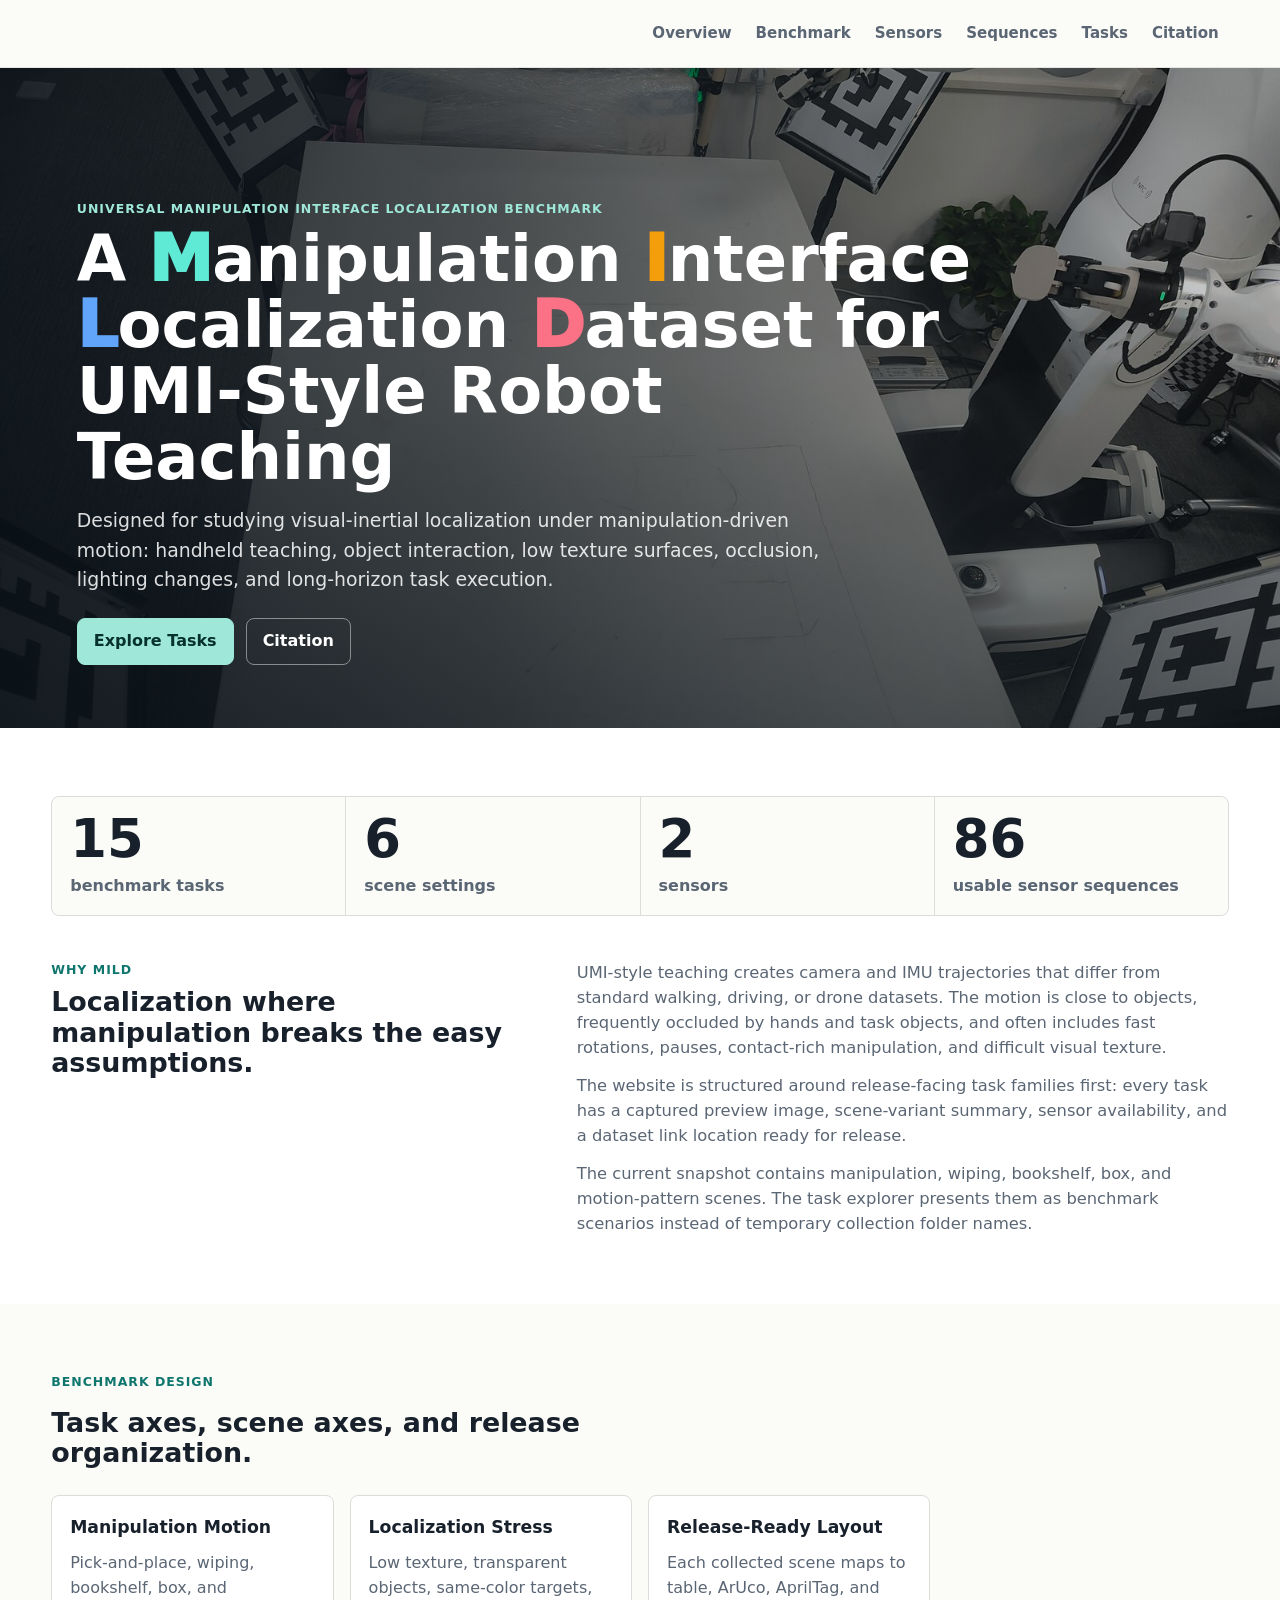
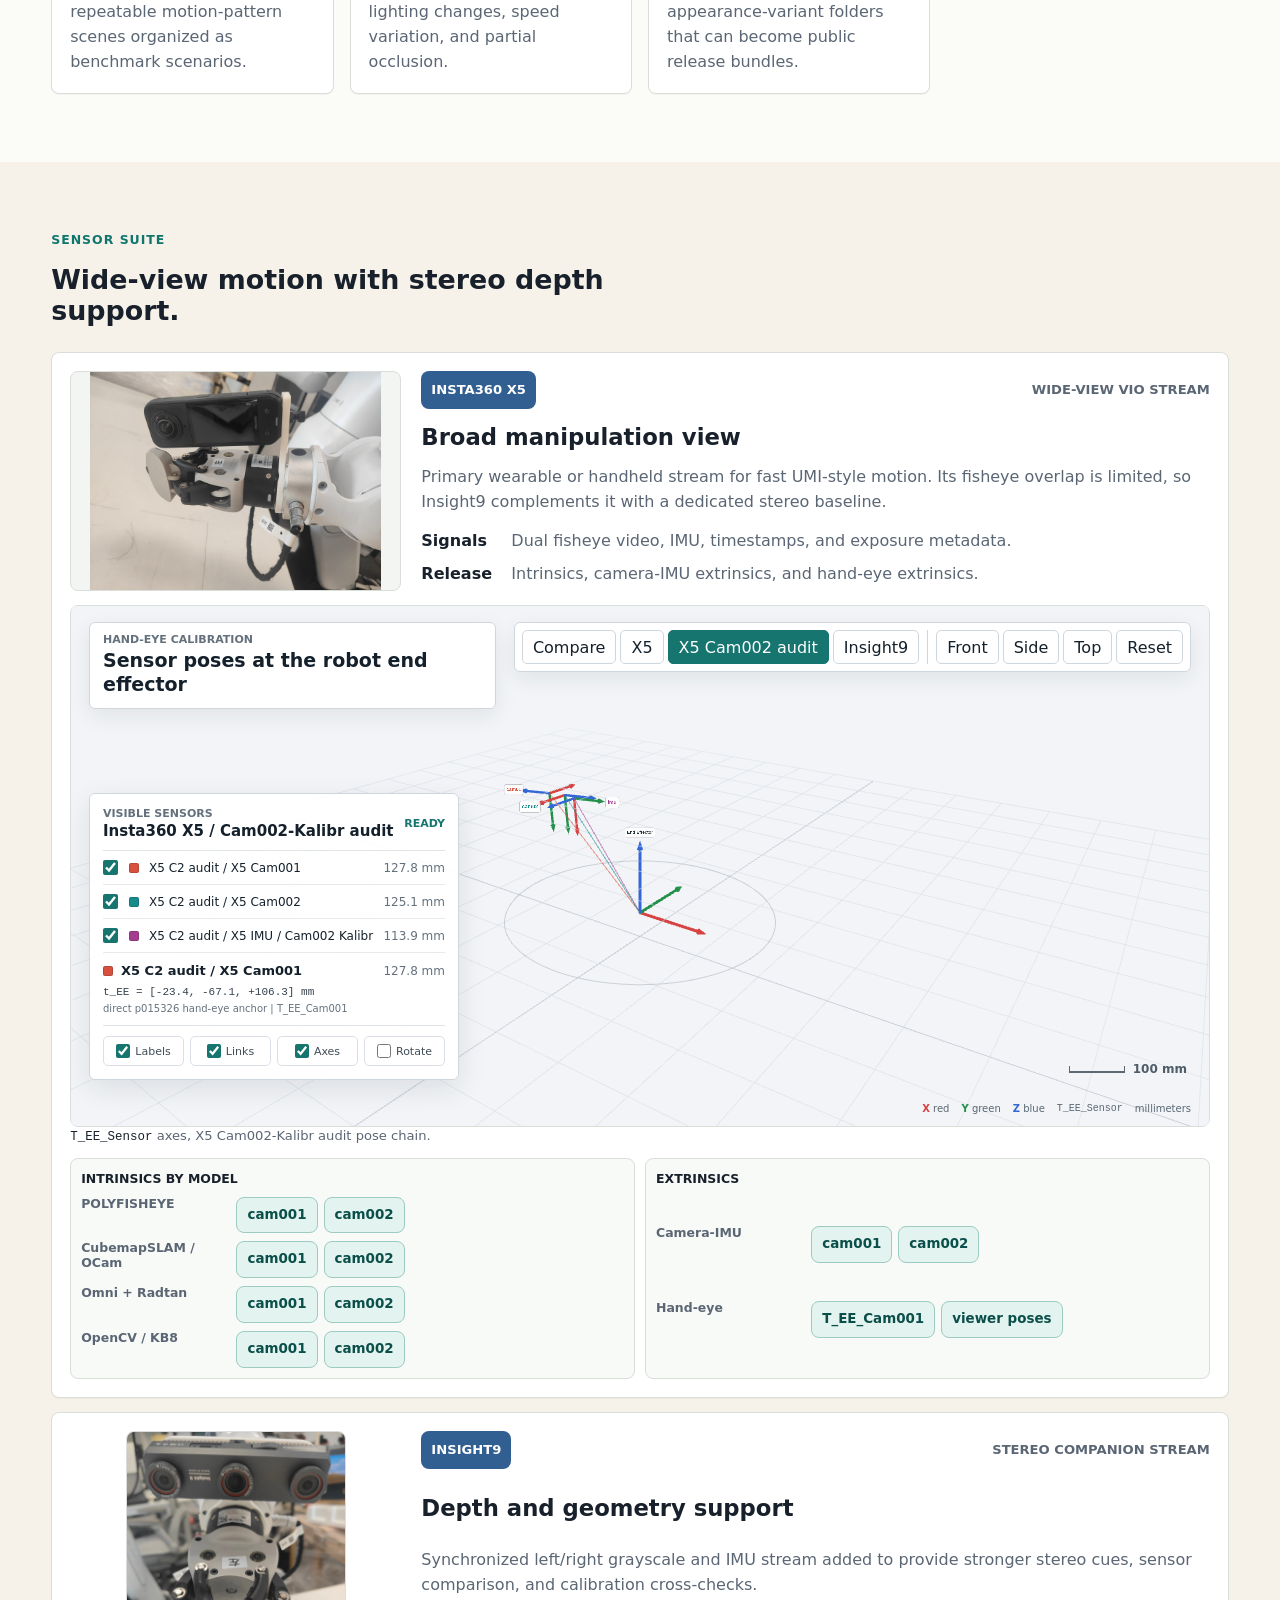
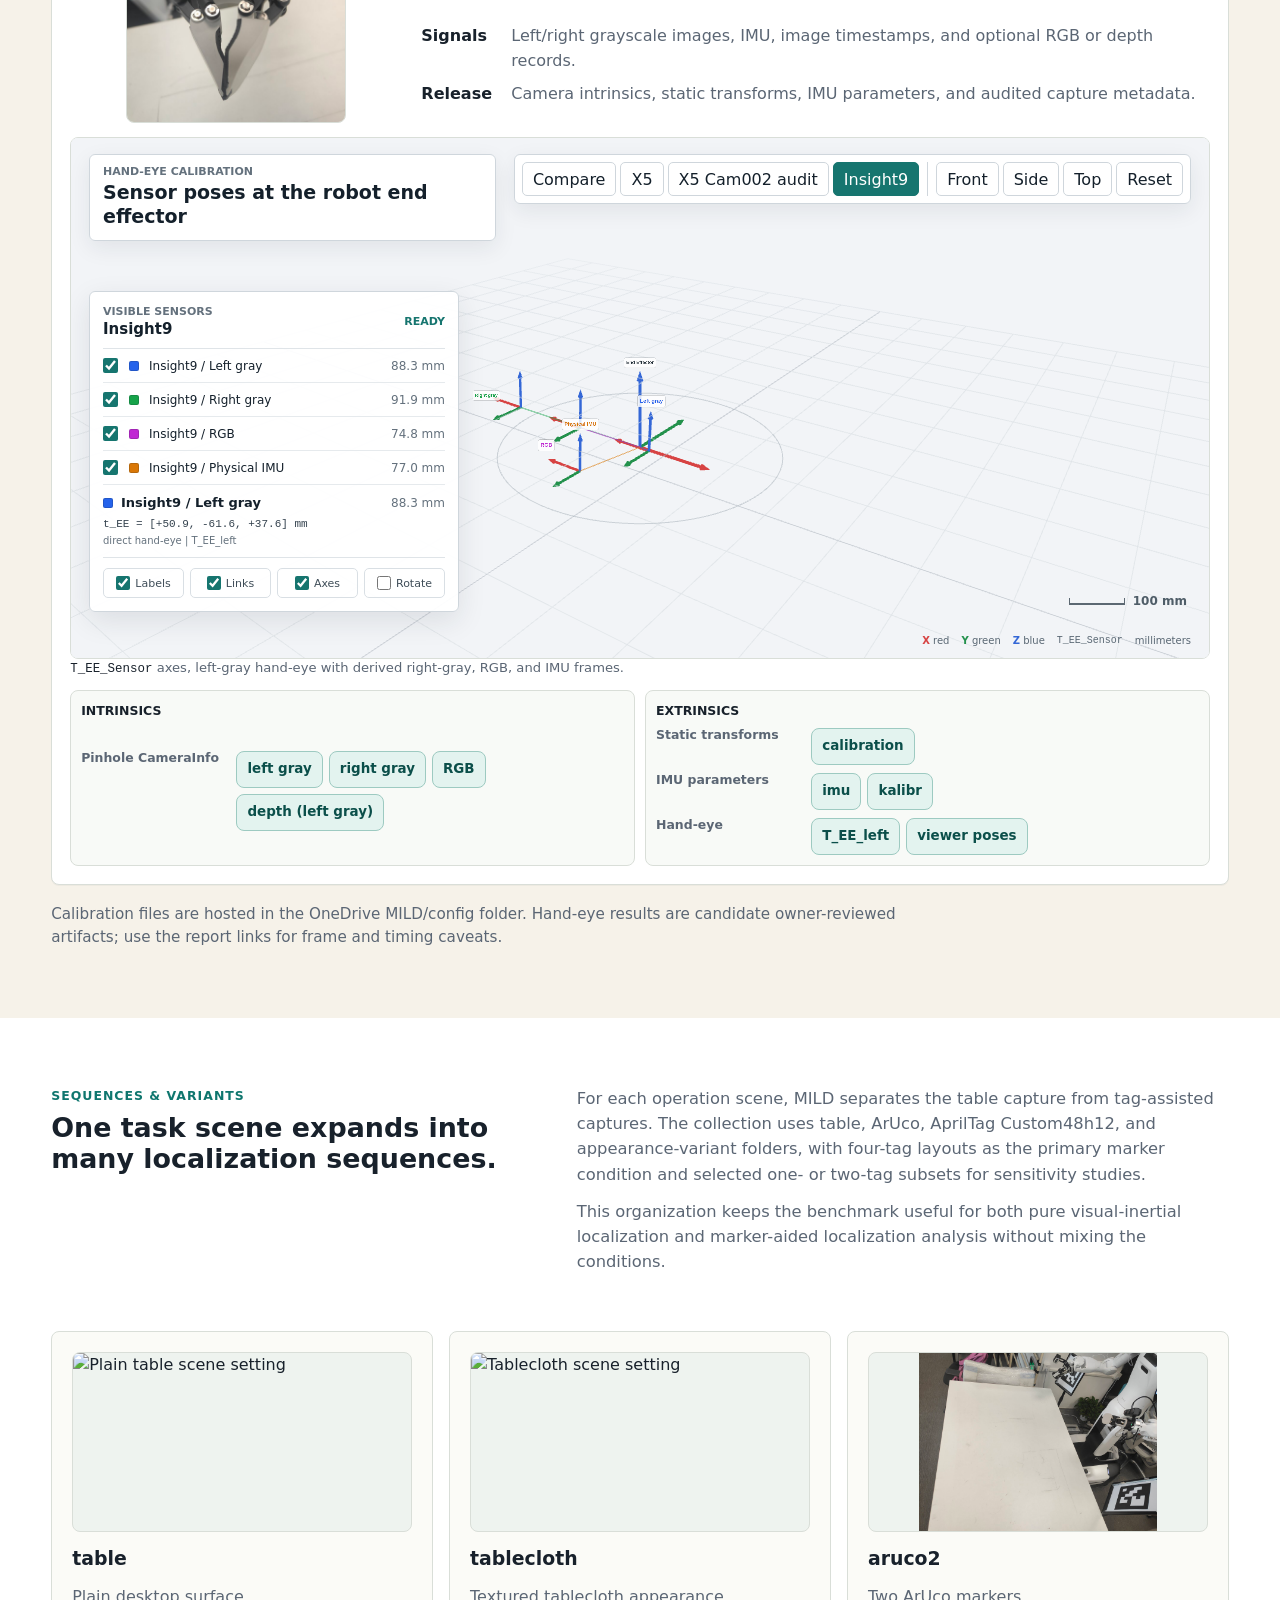
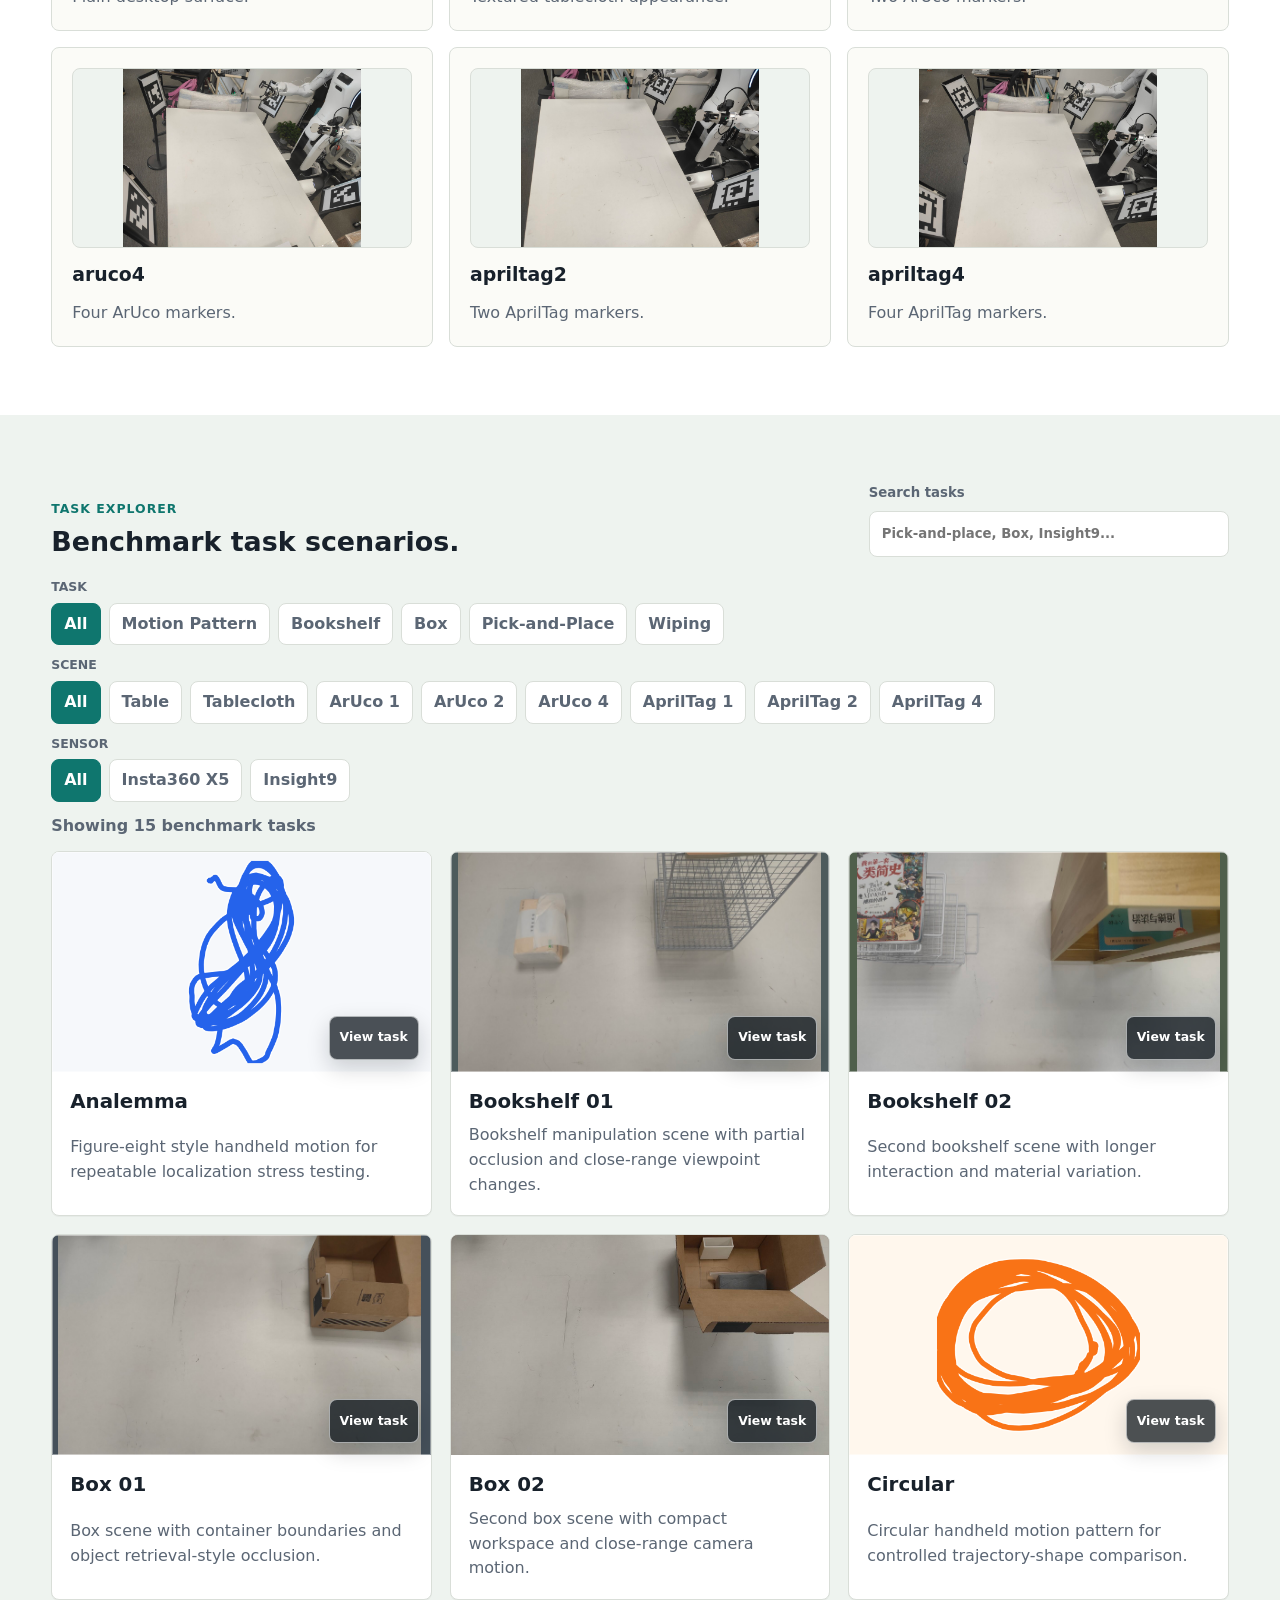
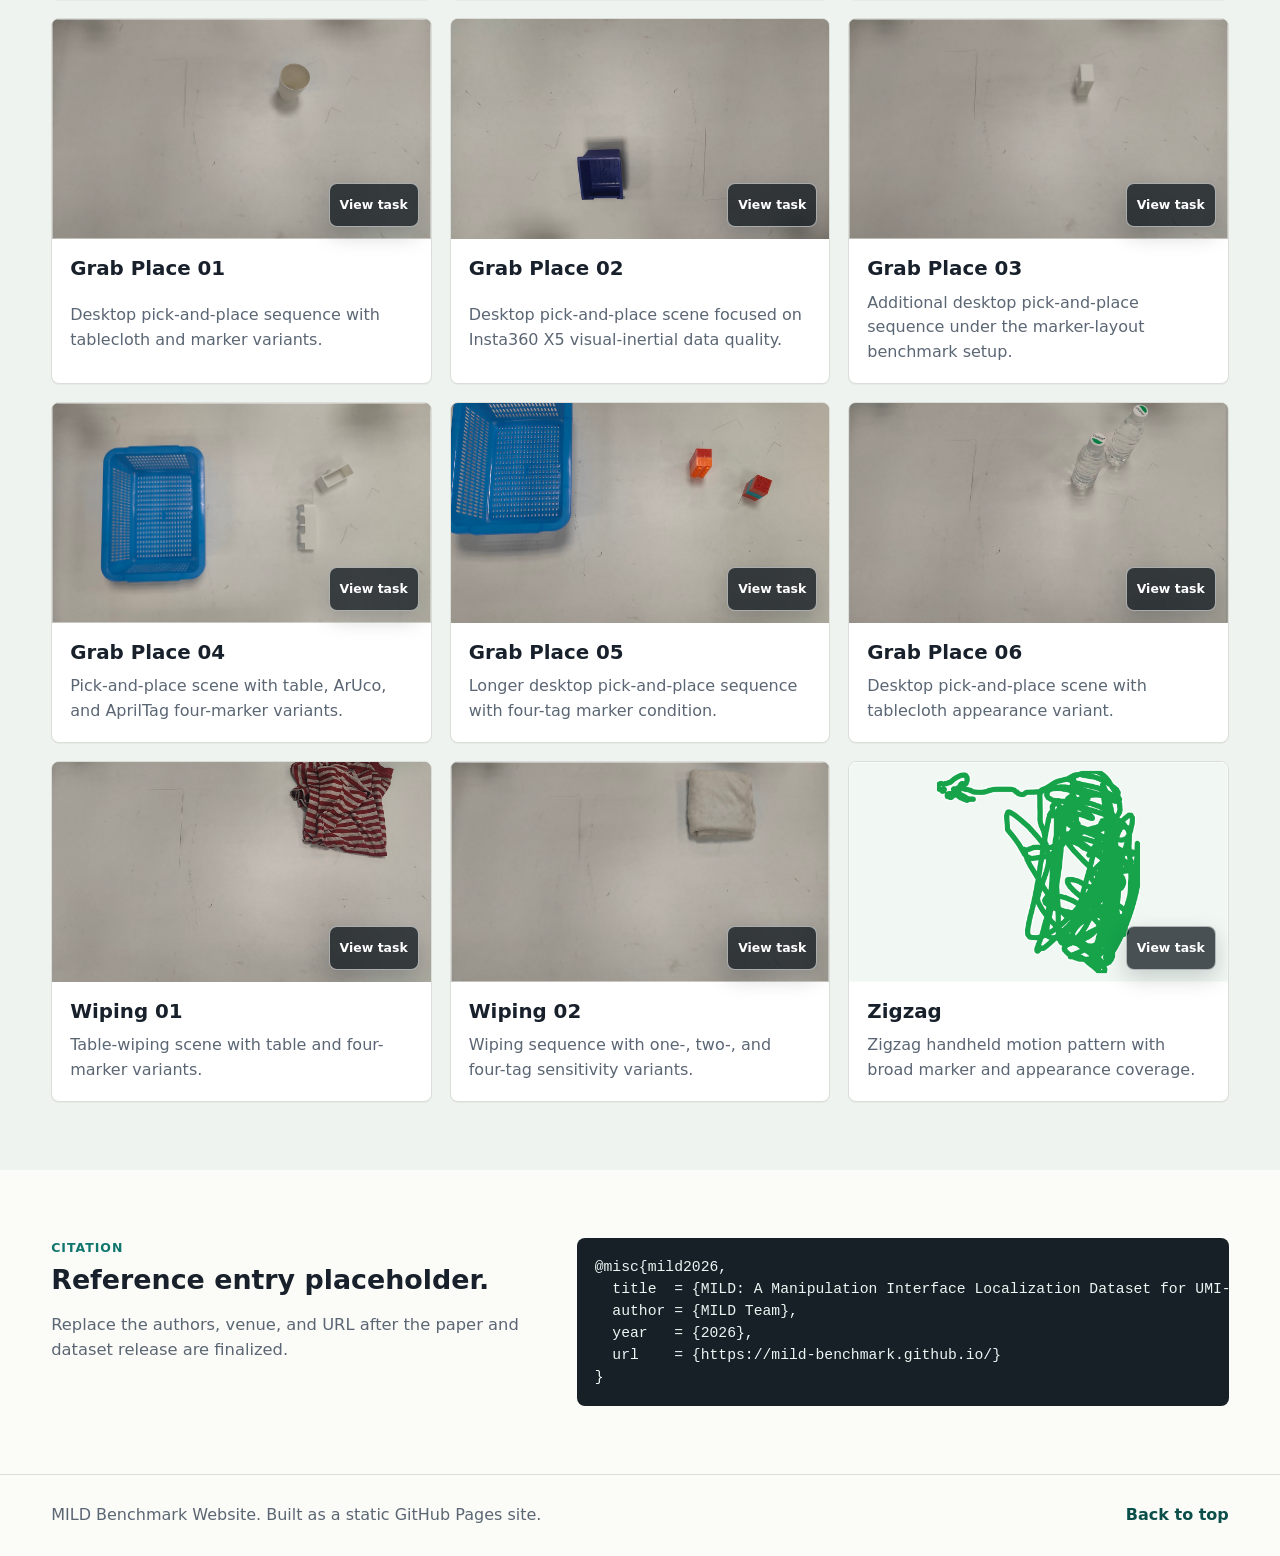
==== commit eba805c3: "Embed hand-eye calibration viewers" ====
--- a/index.html
+++ b/index.html
@@ -21,7 +21,7 @@
     >
     <meta property="og:image" content="static/images/pic/scenes/apriltag4.jpg">
     <link rel="preload" href="static/images/pic/scenes/apriltag4.jpg" as="image">
-    <link rel="stylesheet" href="static/css/site.css?v=20260719-calibration-config">
+    <link rel="stylesheet" href="static/css/site.css?v=20260722-handeye-embed">
   </head>
   <body>
     <header class="site-header">
@@ -150,6 +150,14 @@
                 <dt>Signals</dt><dd>Dual fisheye video, IMU, timestamps, and exposure metadata.</dd>
                 <dt>Release</dt><dd>Intrinsics, camera-IMU extrinsics, and hand-eye extrinsics.</dd>
               </dl>
+              <div class="handeye-embed" aria-label="Interactive Insta360 X5 hand-eye calibration viewer">
+                <iframe
+                  class="handeye-viewer-frame"
+                  src="visualizations/hand-eye/?view=x5-cam002-kalibr&amp;embed=mild-x5"
+                  title="Interactive X5 Cam002 hand-eye audit viewer"
+                  loading="lazy"></iframe>
+                <p class="handeye-caption"><code>T_EE_Sensor</code> axes, X5 Cam002-Kalibr audit pose chain.</p>
+              </div>
               <div class="sensor-downloads calibration-links" aria-label="Insta360 X5 calibration downloads">
                 <div class="calibration-group">
                   <span>Intrinsics by model</span>
@@ -195,9 +203,7 @@
                     <strong>Hand-eye</strong>
                     <div>
                       <a href="https://1drv.ms/x/c/7625f90385490ff5/IQDAsK0TG3PyQoz7YtZ-4g2AAS7XIUY7ev2hYd6DWL_shGo">T_EE_Cam001</a>
-                      <a href="https://1drv.ms/x/c/7625f90385490ff5/IQCSaT3arQ_4SYPWGF8UYGX1AUlUDq5M_MiDzQiho34SVZ8">T_EE_Cam002</a>
-                      <a href="https://1drv.ms/u/c/7625f90385490ff5/IQDpZn8dozXYQ6zpPiSRh608AX0IcbKX765oSMkq2E2Qp9M">consistency</a>
-                      <a href="https://1drv.ms/t/c/7625f90385490ff5/IQDI5UEj71BAQoiS4z6rClF_AaU_Fvj5O6Qp3yclX19t8kU">report</a>
+                      <a href="visualizations/hand-eye/data/handeye_devices.json">viewer poses</a>
                     </div>
                   </div>
                 </div>
@@ -216,6 +222,14 @@
                 <dt>Signals</dt><dd>Left/right grayscale images, IMU, image timestamps, and optional RGB or depth records.</dd>
                 <dt>Release</dt><dd>Camera intrinsics, static transforms, IMU parameters, and audited capture metadata.</dd>
               </dl>
+              <div class="handeye-embed" aria-label="Interactive Insight9 hand-eye calibration viewer">
+                <iframe
+                  class="handeye-viewer-frame"
+                  src="visualizations/hand-eye/?view=insight9&amp;embed=mild-insight9"
+                  title="Interactive Insight9 hand-eye calibration viewer"
+                  loading="lazy"></iframe>
+                <p class="handeye-caption"><code>T_EE_Sensor</code> axes, left-gray hand-eye with derived right-gray, RGB, and IMU frames.</p>
+              </div>
               <div class="sensor-downloads calibration-links" aria-label="Insight9 calibration downloads">
                 <div class="calibration-group">
                   <span>Intrinsics</span>
@@ -235,7 +249,6 @@
                     <strong>Static transforms</strong>
                     <div>
                       <a href="https://1drv.ms/u/c/7625f90385490ff5/IQDVsnzvO6gMRZP7rWlbY0GqAXA1XUyVNU0Khv3U52TcK3Y">calibration</a>
-                      <a href="https://1drv.ms/u/c/7625f90385490ff5/IQAeGpCBBFiVQ645TgwJmunHAexsM5YwOXWar9rIoebsR8c">tf_static</a>
                     </div>
                   </div>
                   <div class="calibration-row">
@@ -248,9 +261,8 @@
                   <div class="calibration-row">
                     <strong>Hand-eye</strong>
                     <div>
-                      <a href="https://1drv.ms/x/c/7625f90385490ff5/IQA3A7748ZOwSrioTDqO-PhyAS_bzOwbp4sAFMHrTJDk9Qc">T_EE_Cam</a>
-                      <a href="https://1drv.ms/u/c/7625f90385490ff5/IQBhfnheE2pWRoCj9c6weXHNAT-jvZKRdDEGIYKDX3_3yFI">summary</a>
-                      <a href="https://1drv.ms/t/c/7625f90385490ff5/IQBLwAXIsyezTaGyWJ3CAKcyAWEWA4DdP9oa6TlB5dpCErw">report</a>
+                      <a href="https://1drv.ms/x/c/7625f90385490ff5/IQA3A7748ZOwSrioTDqO-PhyAS_bzOwbp4sAFMHrTJDk9Qc">T_EE_left</a>
+                      <a href="visualizations/hand-eye/data/handeye_devices.json">viewer poses</a>
                     </div>
                   </div>
                 </div>
--- a/static/css/site.css
+++ b/static/css/site.css
@@ -335,7 +335,8 @@
     "photo title"
     "photo copy"
     "photo meta"
-    "photo downloads";
+    "viewer viewer"
+    "downloads downloads";
   gap: 10px 20px;
   align-content: start;
   align-items: start;
@@ -425,6 +426,37 @@
 
 .sensor-card dd {
   margin: 0;
+}
+
+.handeye-embed {
+  grid-area: viewer;
+  grid-column: 1 / -1;
+  width: 100%;
+  min-width: 0;
+  margin: 4px 0 2px;
+}
+
+.handeye-viewer-frame {
+  display: block;
+  width: 100%;
+  min-width: 0;
+  height: clamp(500px, 58vh, 660px);
+  border: 1px solid var(--line);
+  border-radius: 8px;
+  background: #f2f4f7;
+}
+
+.handeye-caption {
+  grid-area: auto;
+  margin: 7px 0 0;
+  color: var(--muted);
+  font-size: 0.82rem;
+  line-height: 1.35;
+}
+
+.handeye-caption code {
+  color: var(--ink);
+  font-size: 0.78rem;
 }
 
 .sensor-downloads {
@@ -1398,6 +1430,7 @@
       "title"
       "copy"
       "meta"
+      "viewer"
       "downloads";
   }
 
@@ -1418,6 +1451,10 @@
     max-height: 292px;
   }
 
+  .handeye-viewer-frame {
+    height: 620px;
+  }
+
   .task-card dl {
     grid-template-columns: 1fr;
   }
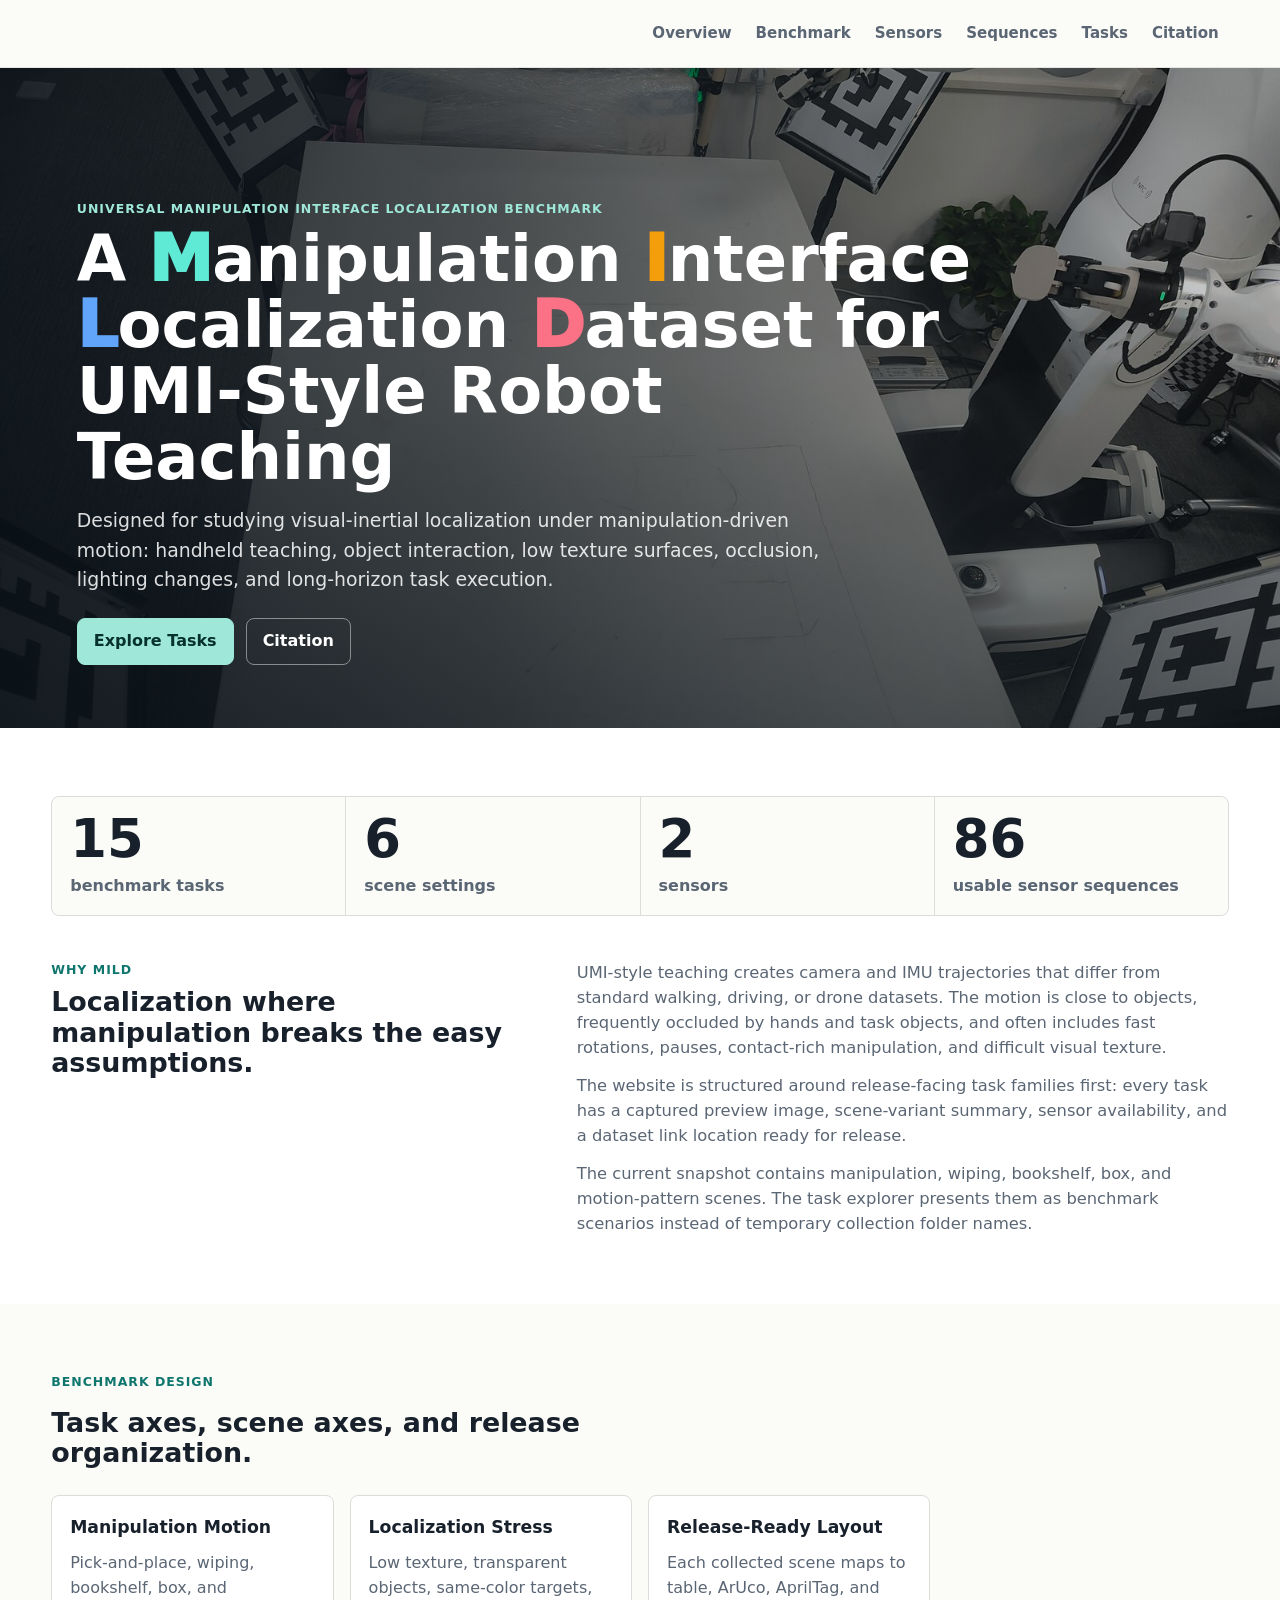
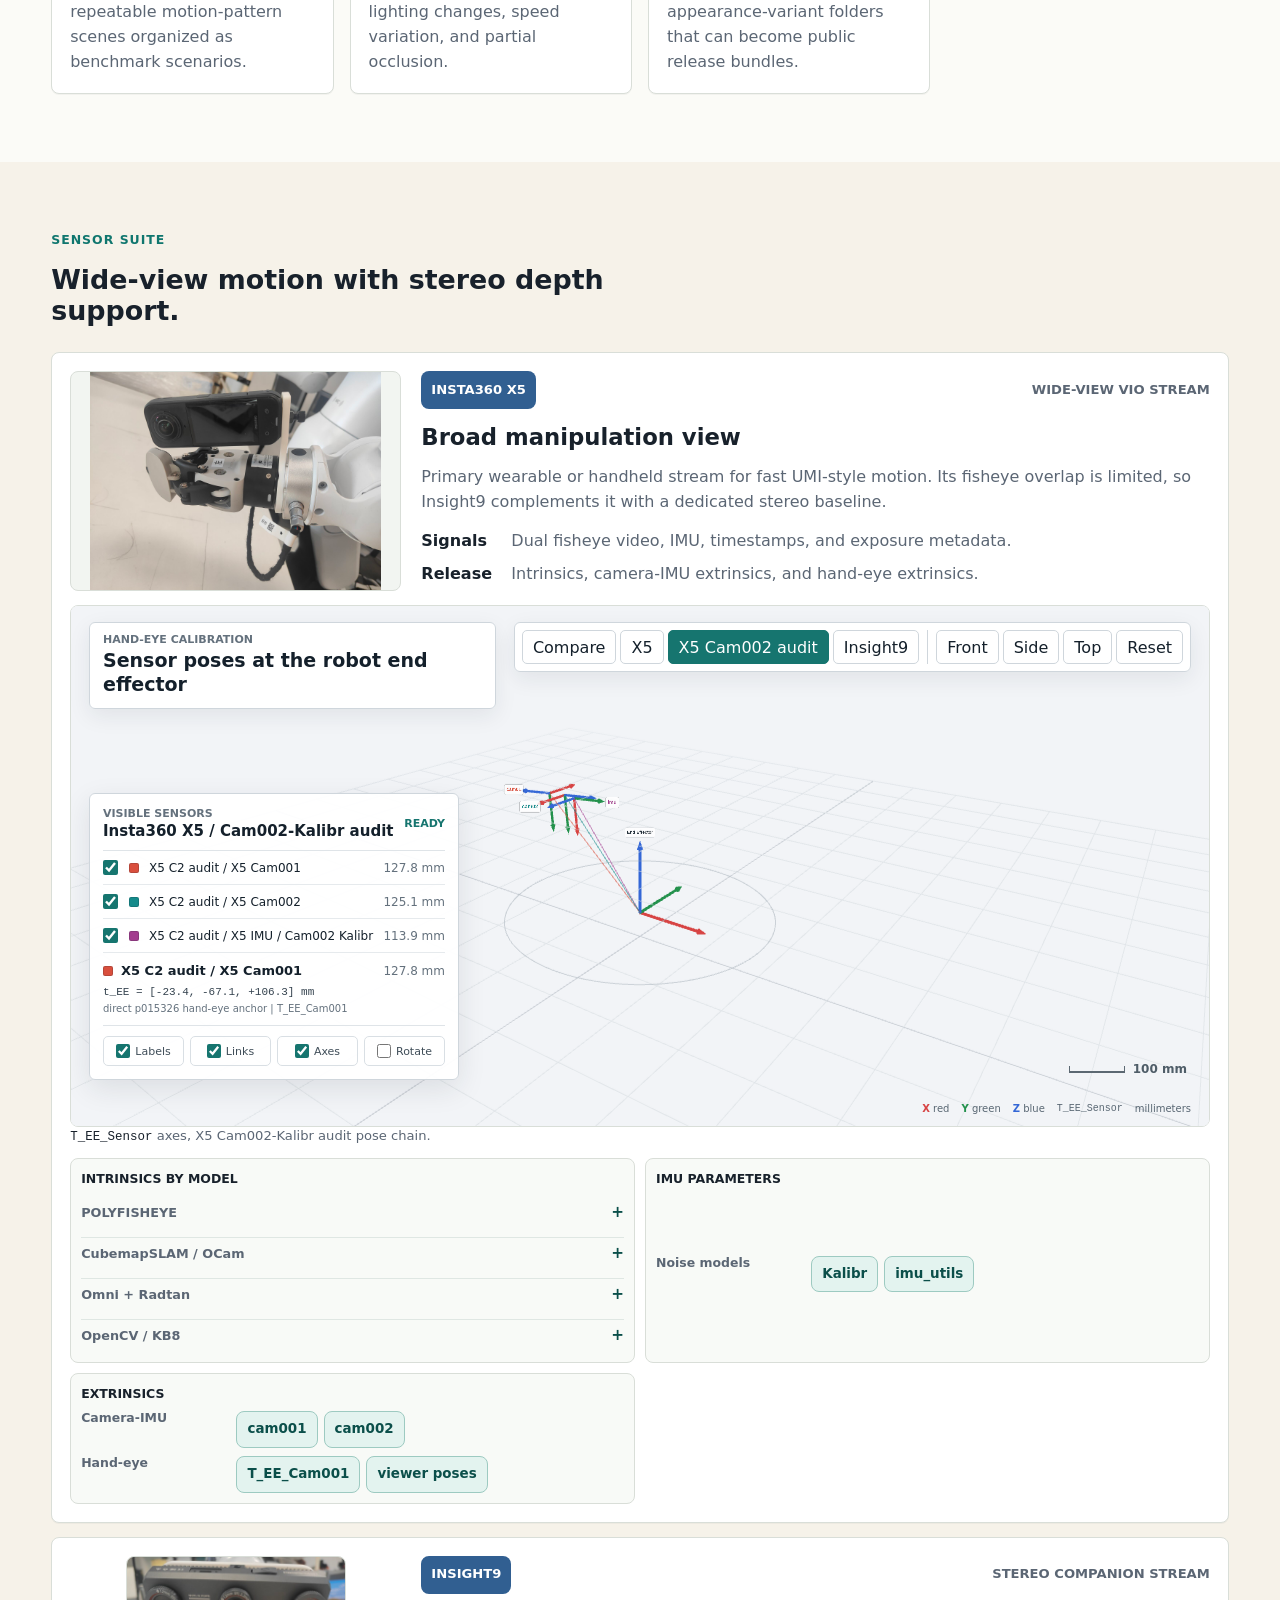
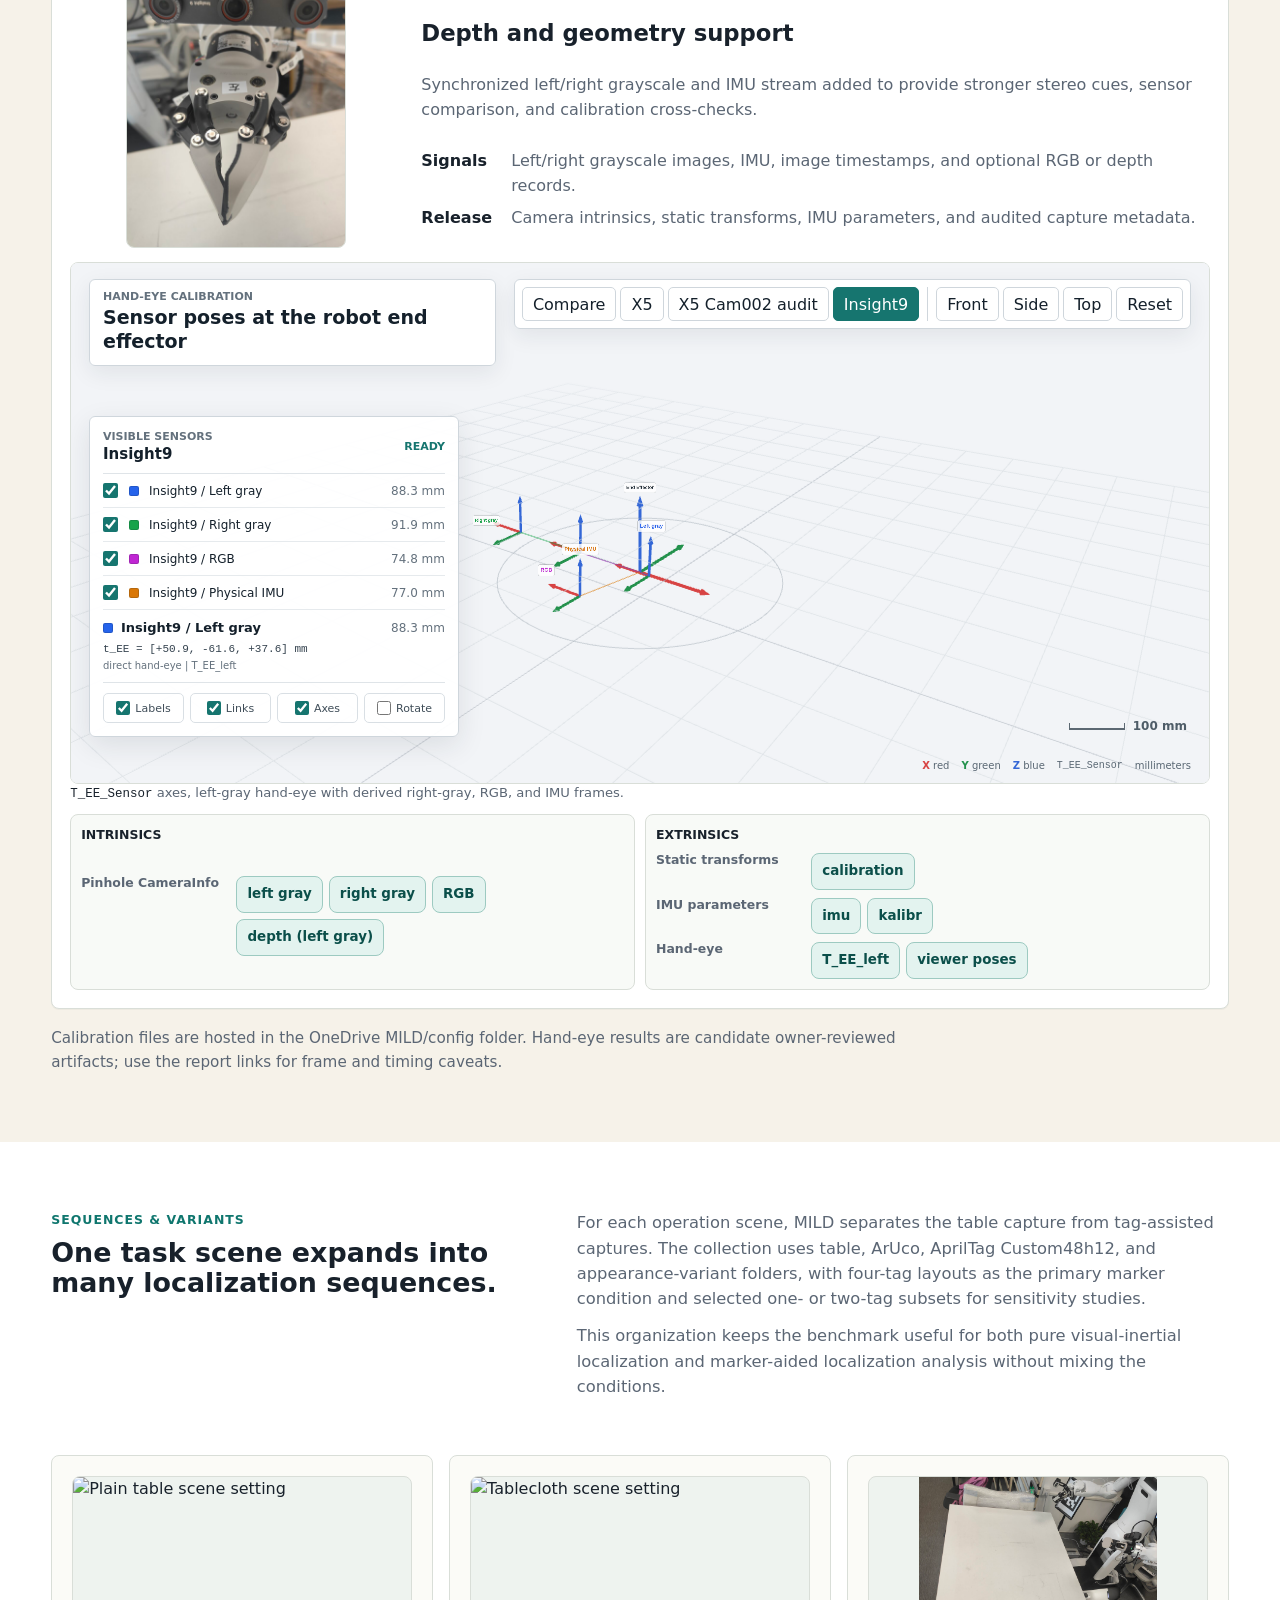
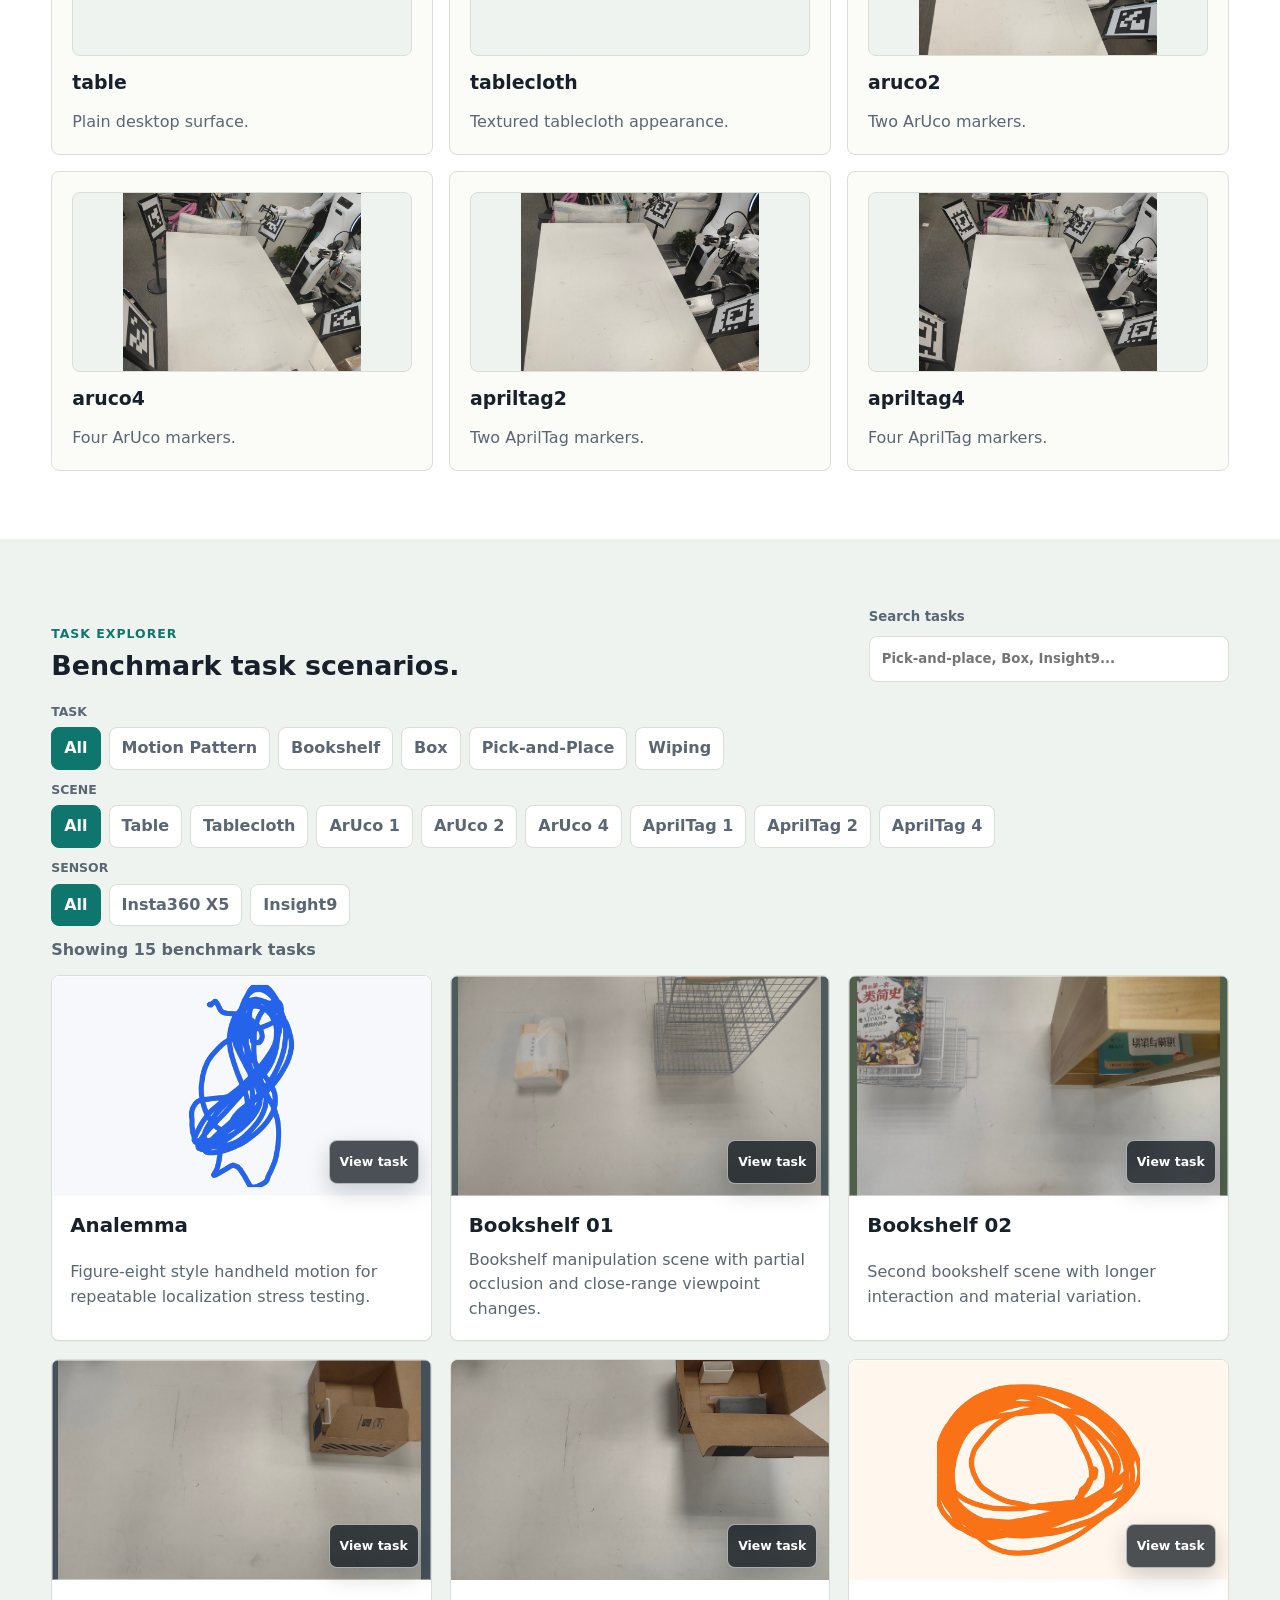
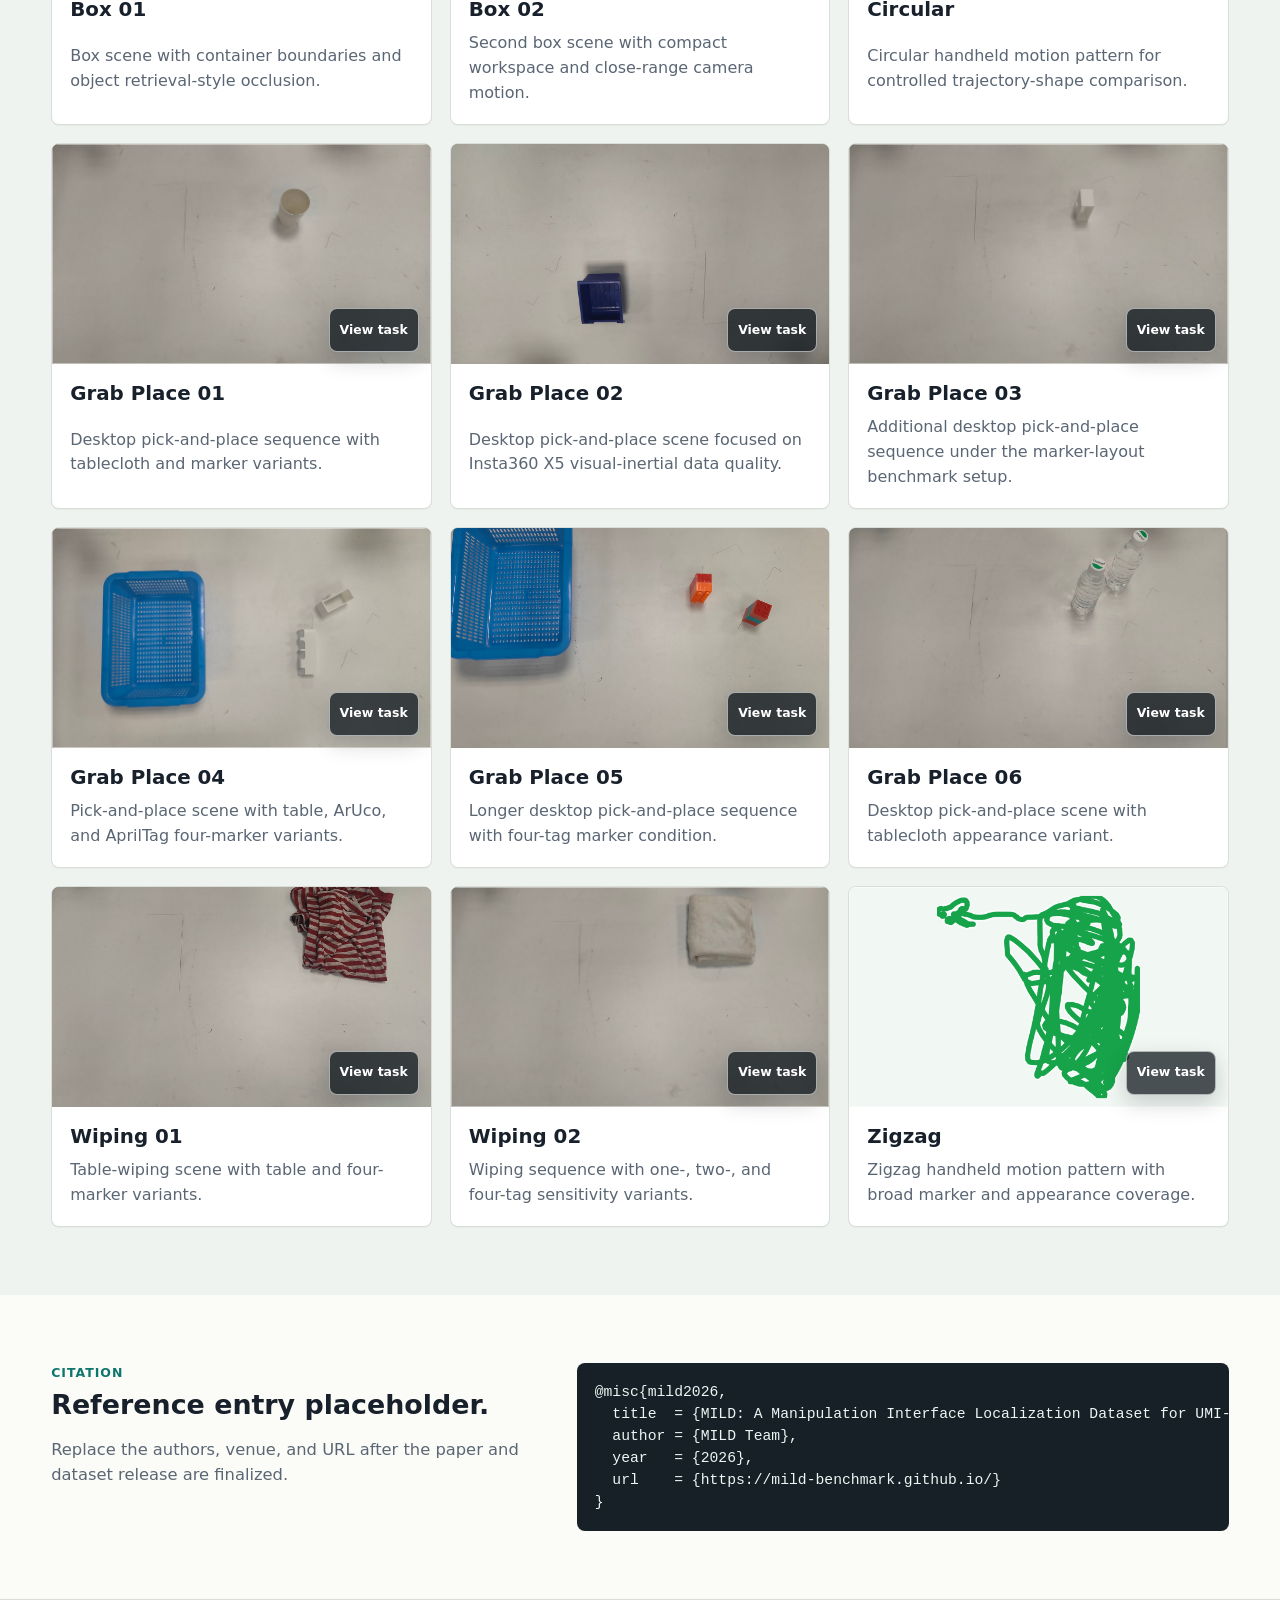
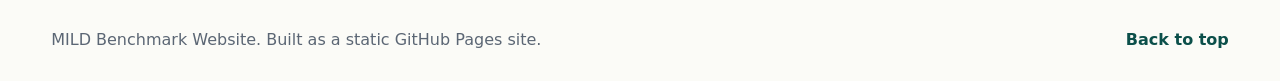
==== commit 86712af7: "Collapse X5 intrinsic model links" ====
--- a/index.html
+++ b/index.html
@@ -161,32 +161,42 @@
               <div class="sensor-downloads calibration-links" aria-label="Insta360 X5 calibration downloads">
                 <div class="calibration-group">
                   <span>Intrinsics by model</span>
-                  <div class="calibration-row">
-                    <strong>POLYFISHEYE</strong>
-                    <div>
+                  <details class="calibration-model">
+                    <summary>POLYFISHEYE</summary>
+                    <div class="calibration-model-links">
                       <a href="https://1drv.ms/u/c/7625f90385490ff5/IQAhCiZGCshgTri1kJYh9uZmAa2wcoBCO0ws3wV5TDjIZXk">cam001</a>
                       <a href="https://1drv.ms/u/c/7625f90385490ff5/IQCS5GqmDCNNTZeBJ7qaAonKARcrQ91xG_cp8lxq4ANN7uM">cam002</a>
                     </div>
-                  </div>
-                  <div class="calibration-row">
-                    <strong>CubemapSLAM / OCam</strong>
-                    <div>
+                  </details>
+                  <details class="calibration-model">
+                    <summary>CubemapSLAM / OCam</summary>
+                    <div class="calibration-model-links">
                       <a href="https://1drv.ms/u/c/7625f90385490ff5/IQCe3_SKdhPWTZvyj7x2llktAZRlcG03epUr73Jwr4RfLQo">cam001</a>
                       <a href="https://1drv.ms/u/c/7625f90385490ff5/IQB0HYLTFmJ-Sa7rR739eOYjASip9_dwq5lZHeahLo_oIJg">cam002</a>
                     </div>
-                  </div>
-                  <div class="calibration-row">
-                    <strong>Omni + Radtan</strong>
-                    <div>
+                  </details>
+                  <details class="calibration-model">
+                    <summary>Omni + Radtan</summary>
+                    <div class="calibration-model-links">
                       <a href="https://1drv.ms/u/c/7625f90385490ff5/IQAo9Ri3FecfTqoY6oTH-TkMAU0ACaWX1jiJG9-JRuFYdAA">cam001</a>
                       <a href="https://1drv.ms/u/c/7625f90385490ff5/IQCuiiNOVtqWSpwMUP0Yha3cAVnnz3qnPmtnDQ6GLd3rnq4">cam002</a>
                     </div>
-                  </div>
-                  <div class="calibration-row">
-                    <strong>OpenCV / KB8</strong>
-                    <div>
+                  </details>
+                  <details class="calibration-model">
+                    <summary>OpenCV / KB8</summary>
+                    <div class="calibration-model-links">
                       <a href="https://1drv.ms/u/c/7625f90385490ff5/IQCaEUSn-g7NQaCfnxHnWILtAW7iVZQe96-dQti6KEkS0Ys">cam001</a>
                       <a href="https://1drv.ms/u/c/7625f90385490ff5/IQDK0zkF3waNQJCogGyVQxvpAT1tj8VUdP1ymN5j_CP6eGI">cam002</a>
+                    </div>
+                  </details>
+                </div>
+                <div class="calibration-group">
+                  <span>IMU parameters</span>
+                  <div class="calibration-row">
+                    <strong>Noise models</strong>
+                    <div>
+                      <a href="https://1drv.ms/u/c/7625f90385490ff5/IQCAe_hmI5y4QohVli5h4jP2AUjB2bYwQ2Pxvlqrs04XQ7Q" title="Continuous-time density parameters for Kalibr, OpenVINS, iKalibr, and ORB-SLAM3.">Kalibr</a>
+                      <a href="https://1drv.ms/u/c/7625f90385490ff5/IQCAe_hmI5y4QohVli5h4jP2AUjB2bYwQ2Pxvlqrs04XQ7Q" title="imu_utils parameters for VINS-Fisheye and VINS-Mono.">imu_utils</a>
                     </div>
                   </div>
                 </div>
--- a/static/css/site.css
+++ b/static/css/site.css
@@ -511,6 +511,59 @@
   flex-wrap: wrap;
   gap: 6px;
   min-width: 0;
+}
+
+.calibration-model {
+  min-width: 0;
+  border-top: 1px solid #dfe7e3;
+}
+
+.calibration-model:first-of-type {
+  border-top: 0;
+}
+
+.calibration-model summary {
+  display: flex;
+  align-items: center;
+  justify-content: space-between;
+  gap: 8px;
+  min-height: 32px;
+  color: var(--muted);
+  cursor: pointer;
+  font-size: 0.8rem;
+  font-weight: 840;
+  line-height: 1.2;
+  list-style: none;
+}
+
+.calibration-model summary::-webkit-details-marker {
+  display: none;
+}
+
+.calibration-model summary::after {
+  content: "+";
+  flex: 0 0 auto;
+  color: var(--teal-dark);
+  font-size: 0.95rem;
+  font-weight: 900;
+}
+
+.calibration-model[open] summary::after {
+  content: "-";
+}
+
+.calibration-model summary:focus-visible {
+  color: var(--teal-dark);
+  outline: 2px solid rgba(35, 130, 116, 0.28);
+  outline-offset: 3px;
+}
+
+.calibration-model-links {
+  display: flex;
+  flex-wrap: wrap;
+  gap: 6px;
+  min-width: 0;
+  padding: 2px 0 4px;
 }
 
 .sensor-downloads a,
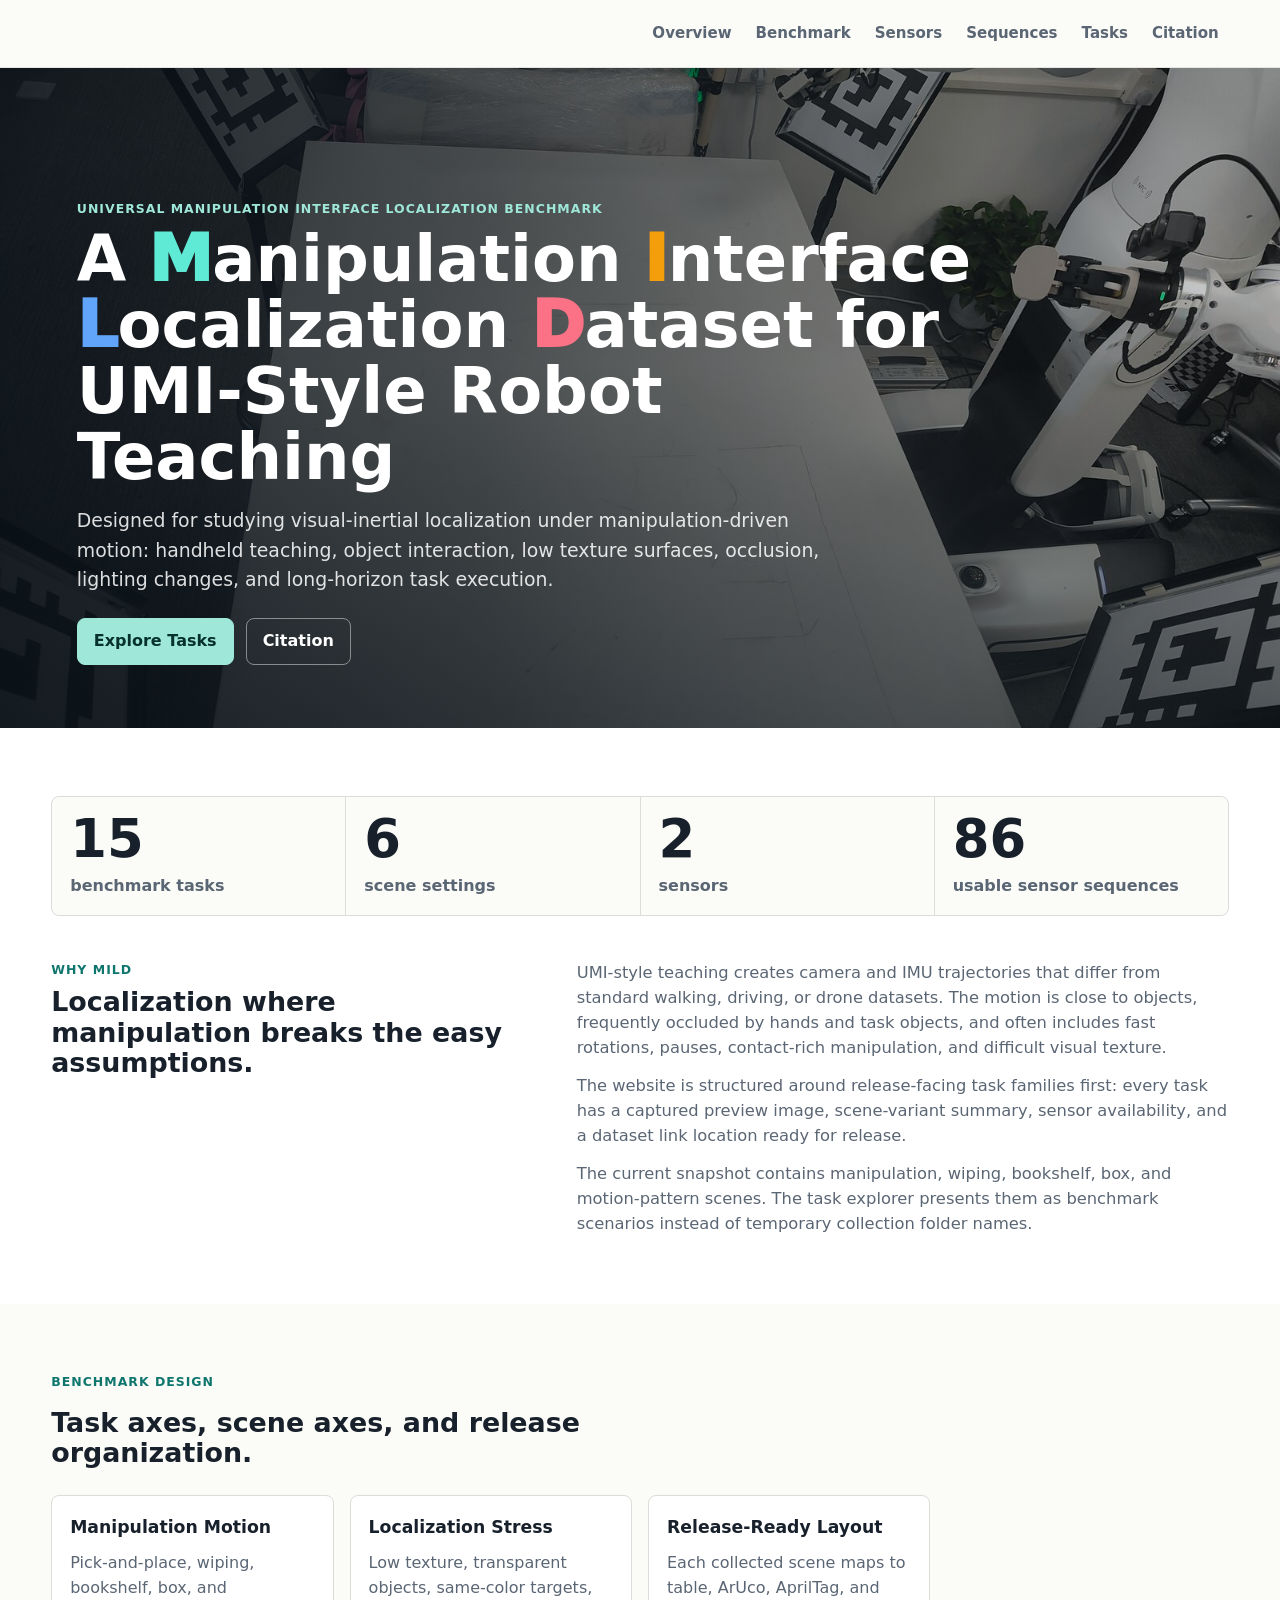
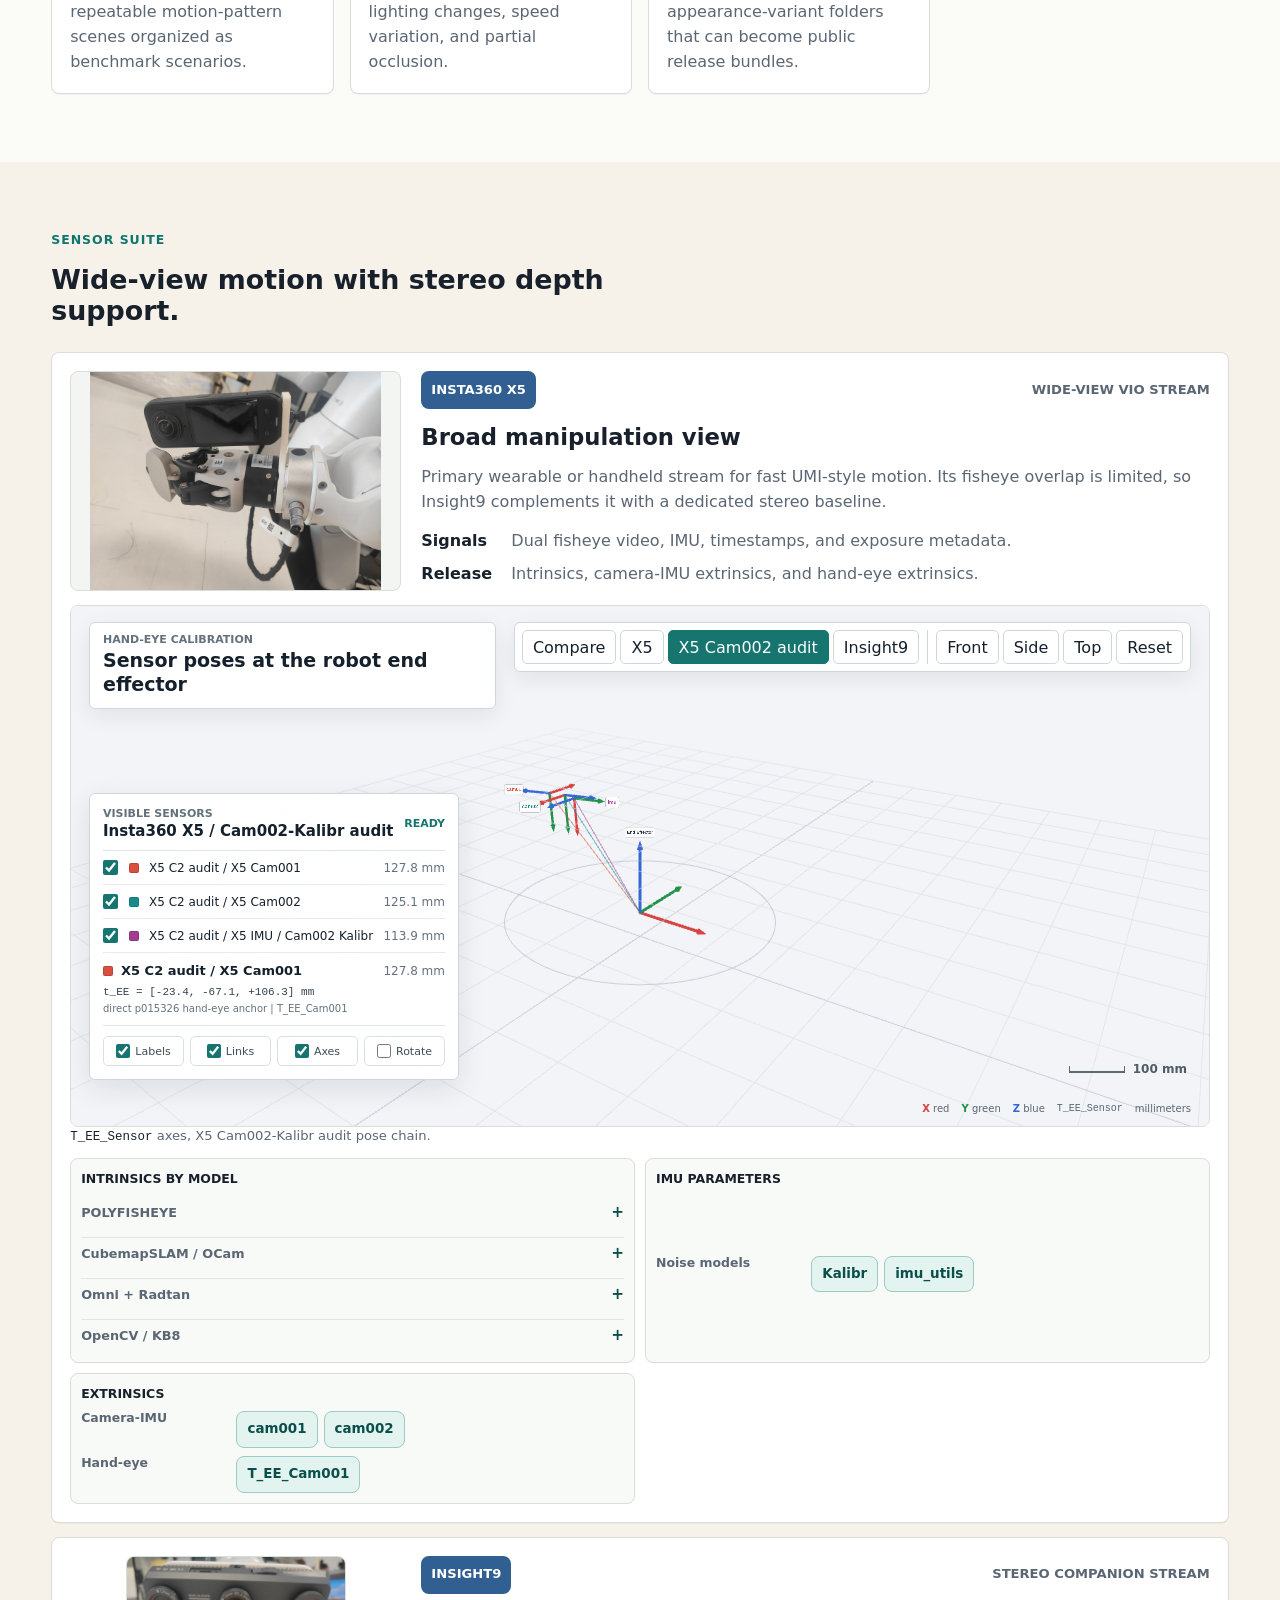
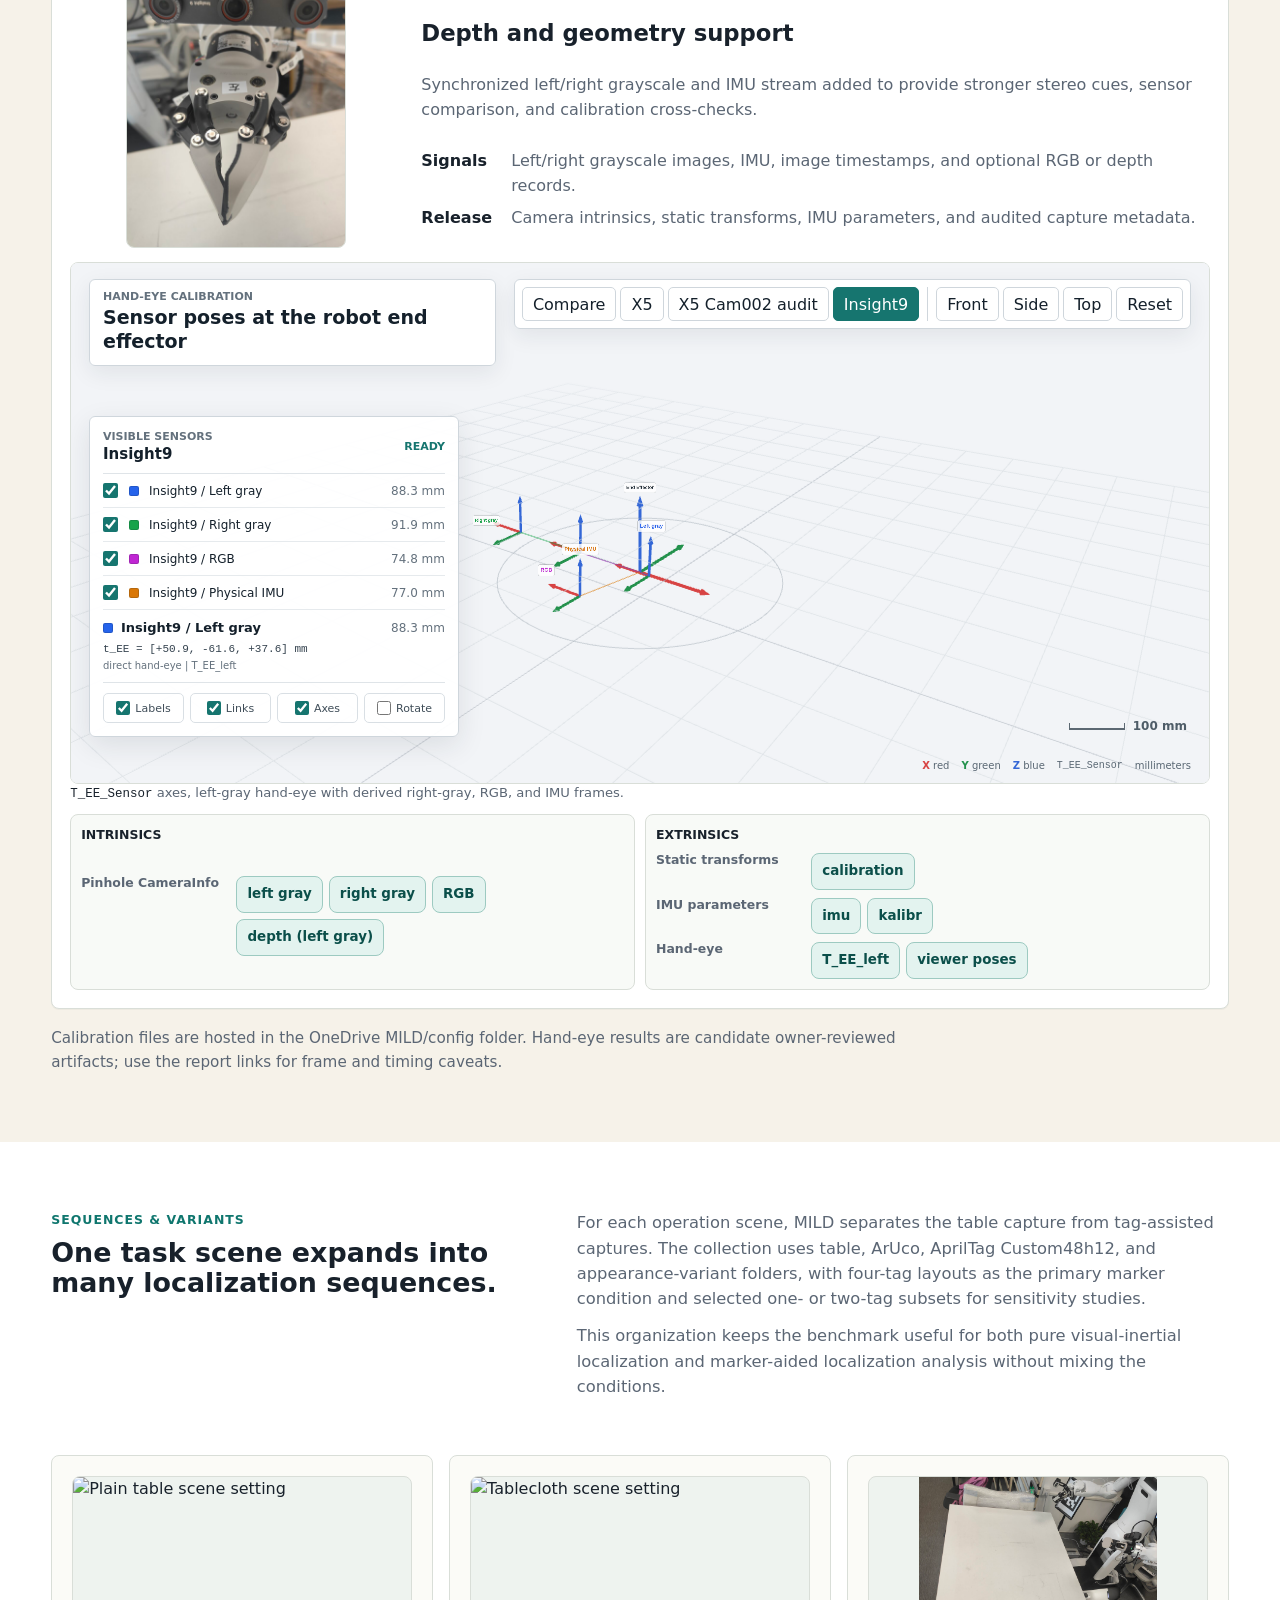
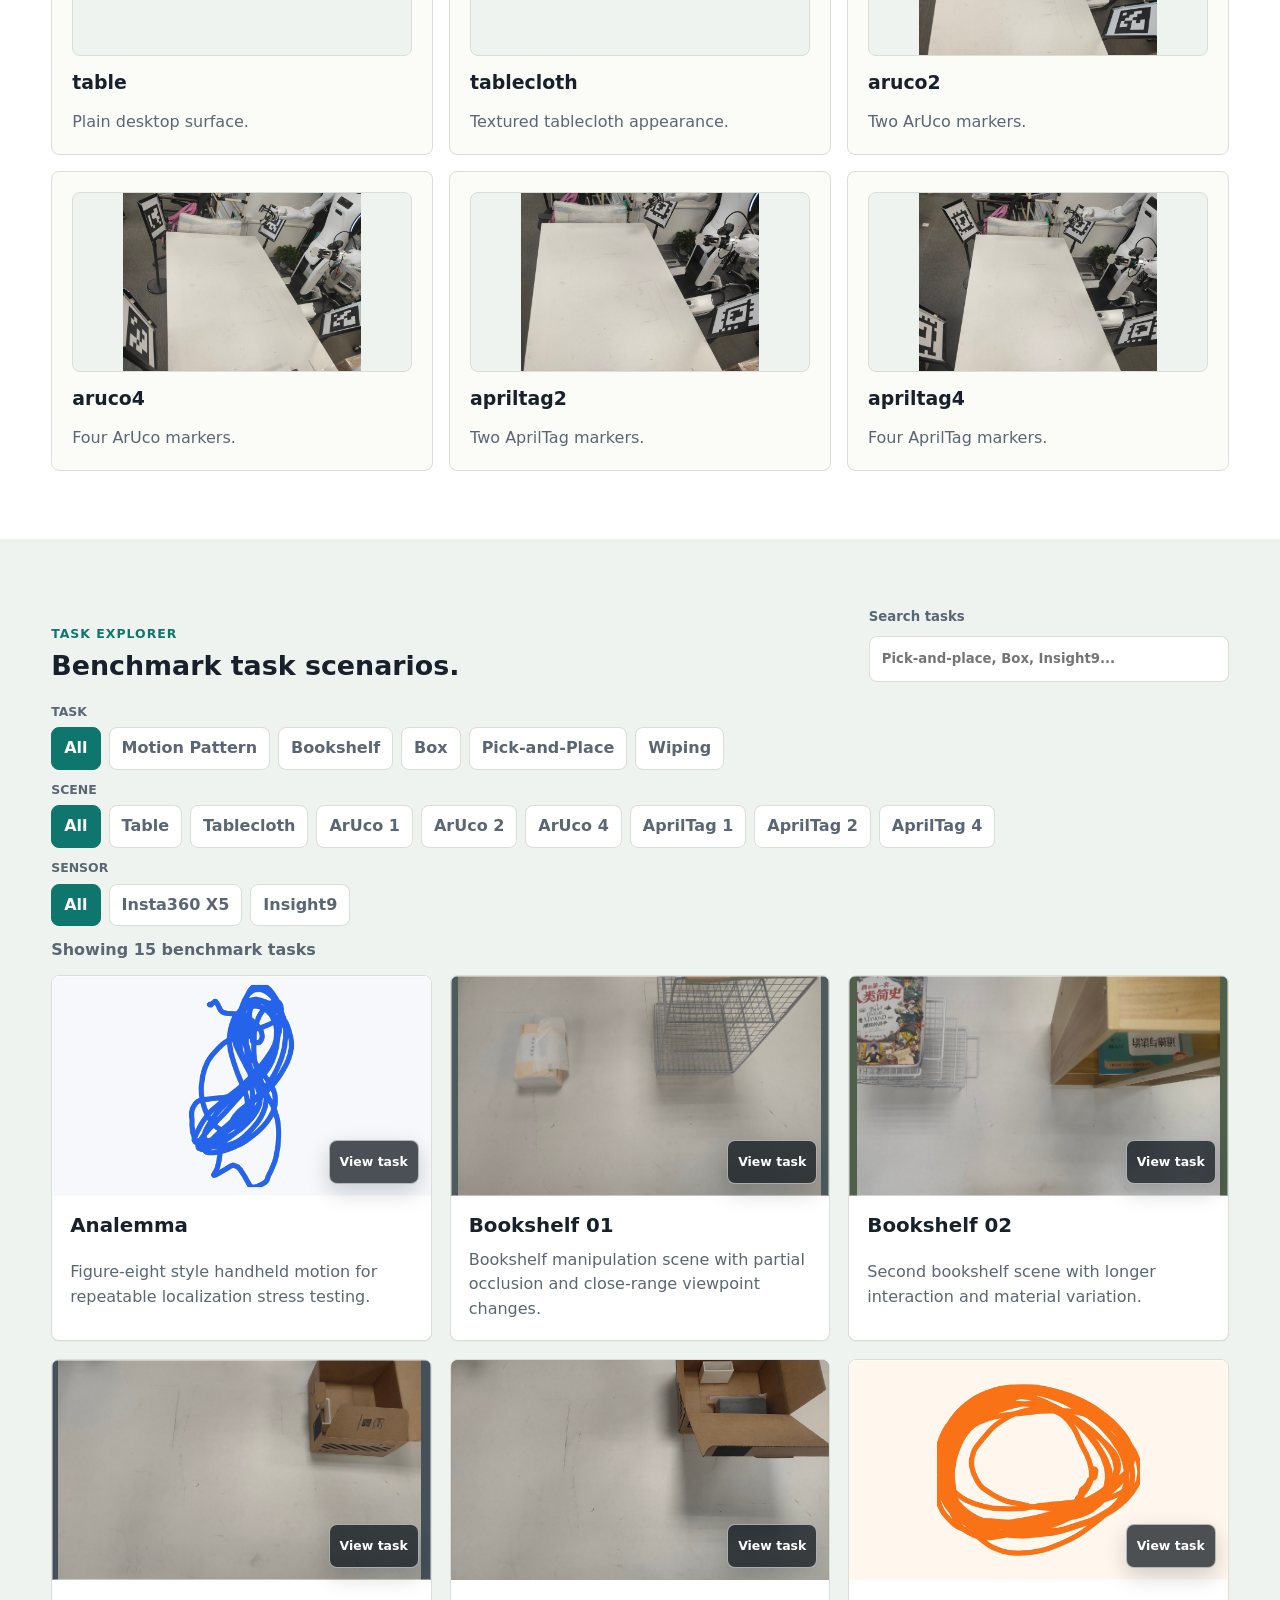
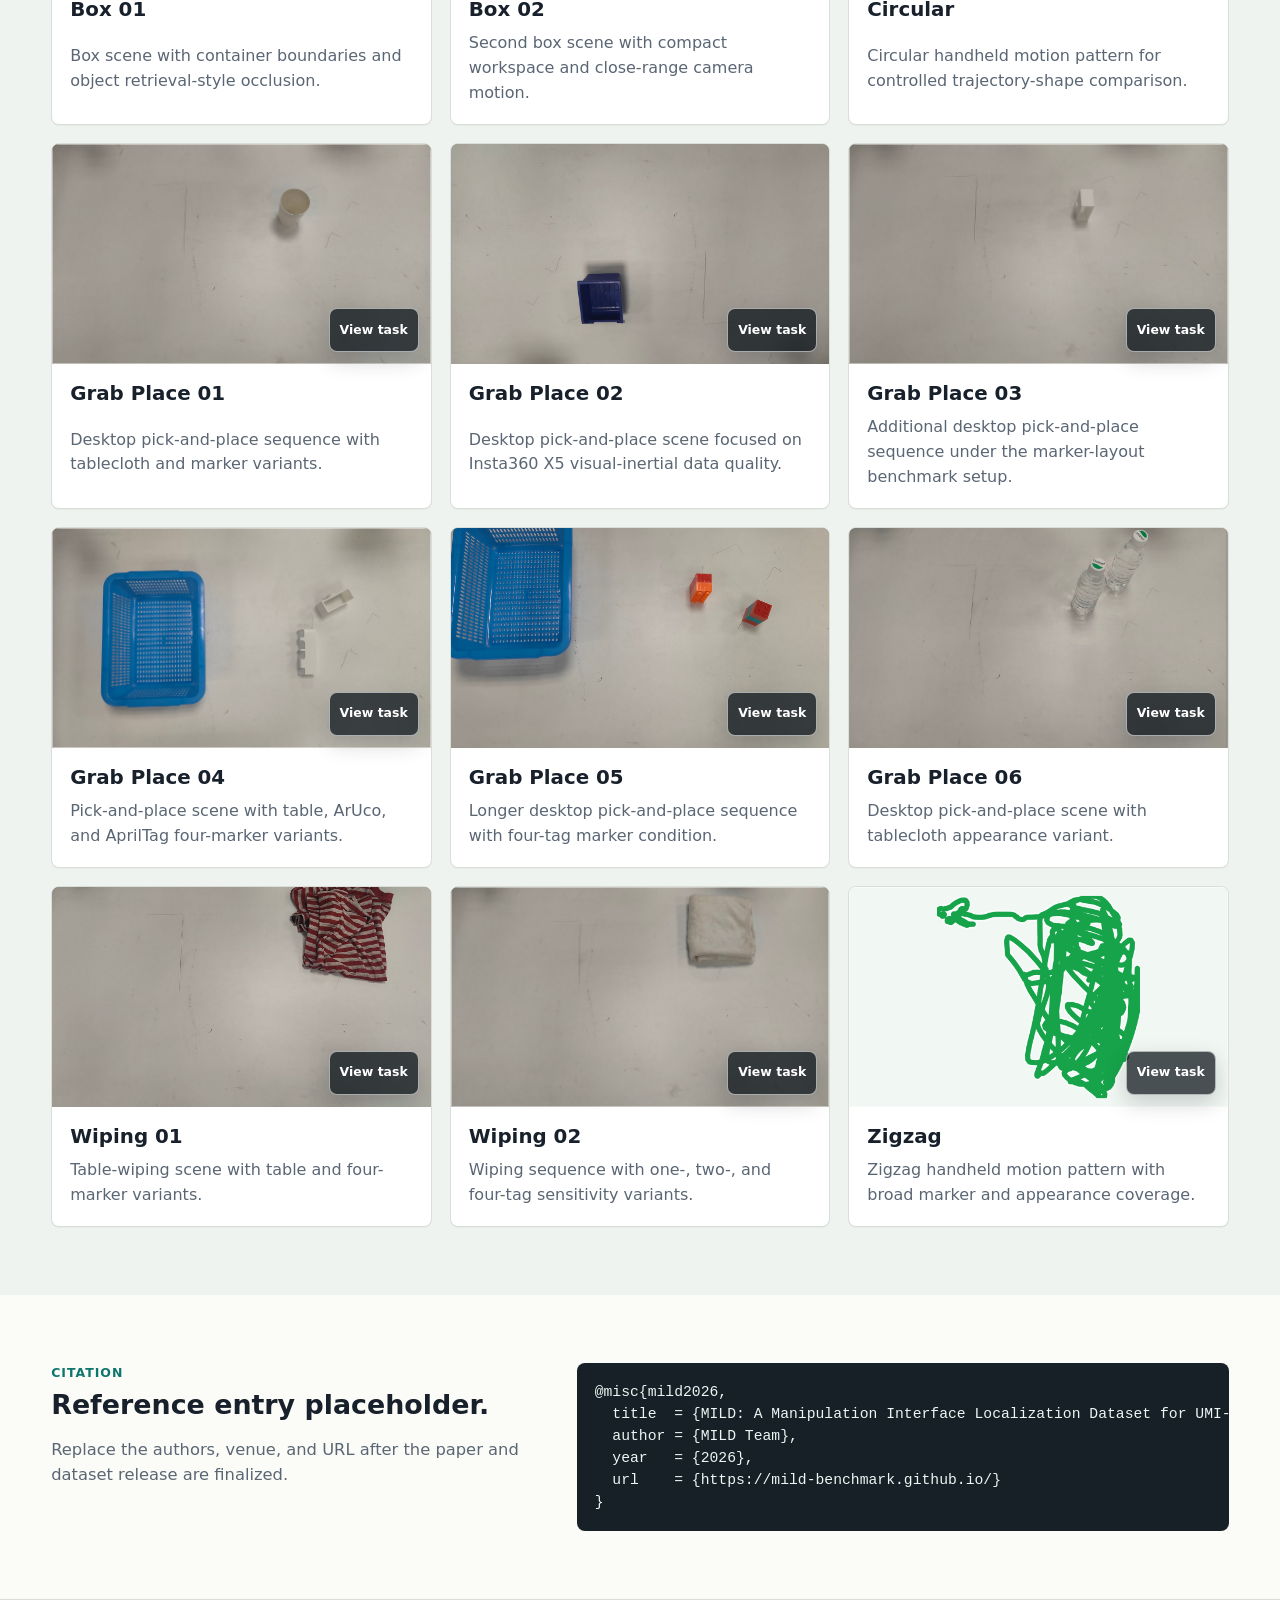
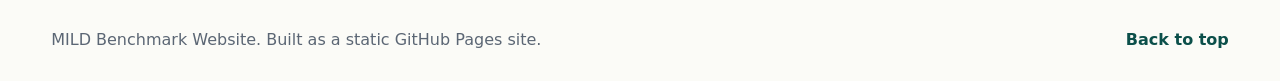
==== commit 17c98b1b: "Remove X5 viewer poses link" ====
--- a/index.html
+++ b/index.html
@@ -213,7 +213,6 @@
                     <strong>Hand-eye</strong>
                     <div>
                       <a href="https://1drv.ms/x/c/7625f90385490ff5/IQDAsK0TG3PyQoz7YtZ-4g2AAS7XIUY7ev2hYd6DWL_shGo">T_EE_Cam001</a>
-                      <a href="visualizations/hand-eye/data/handeye_devices.json">viewer poses</a>
                     </div>
                   </div>
                 </div>
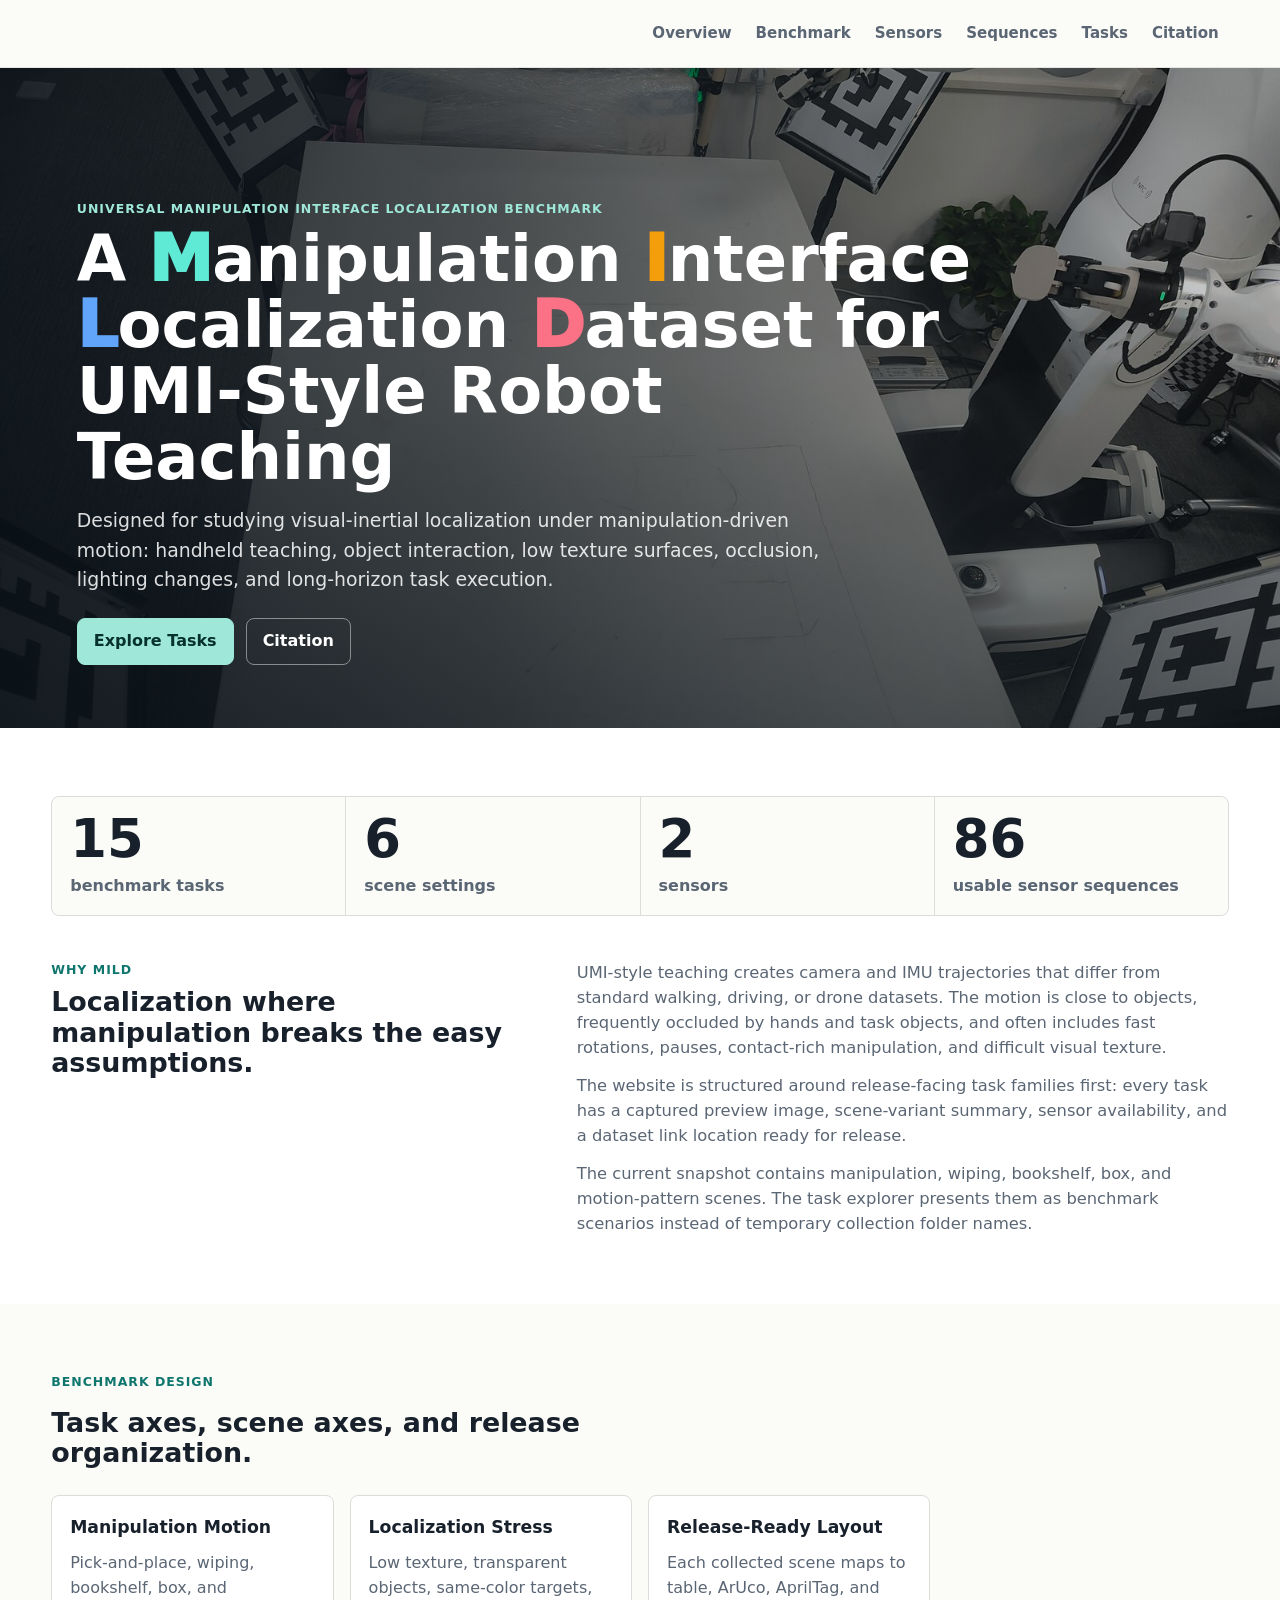
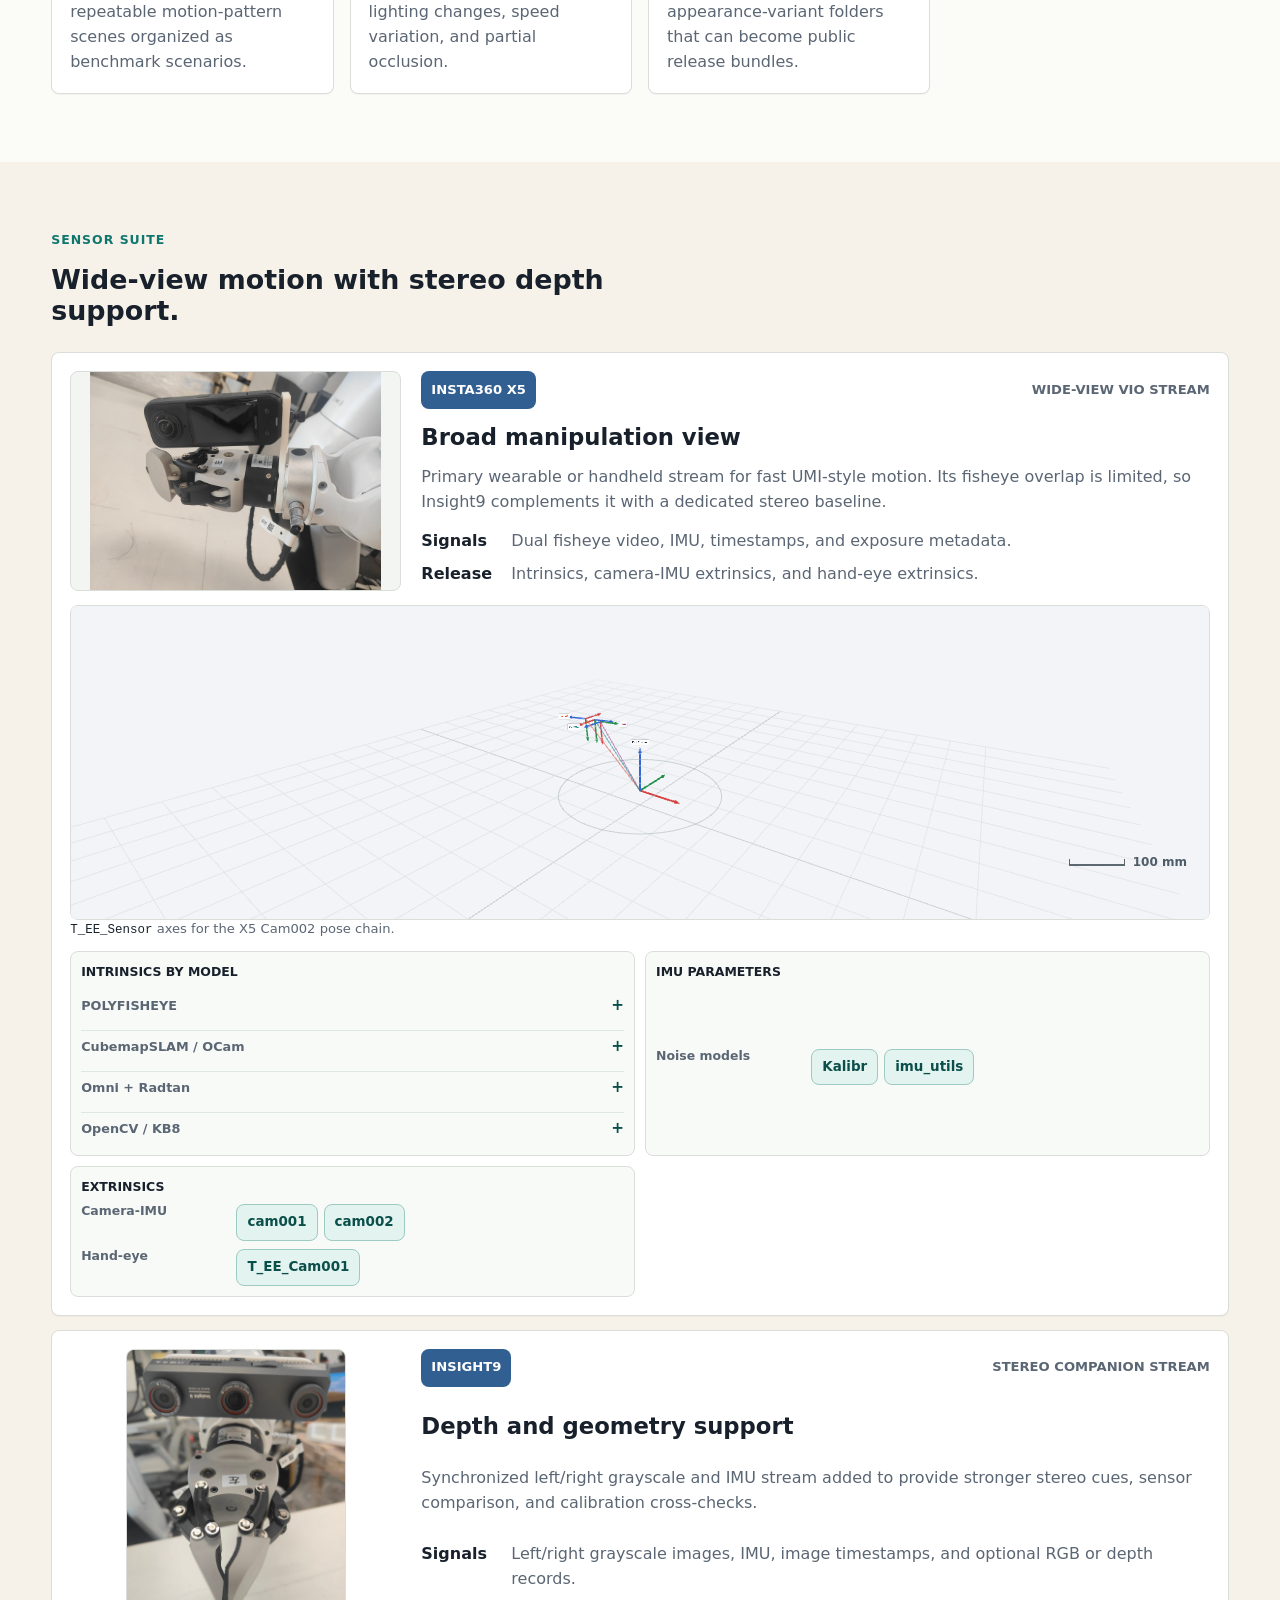
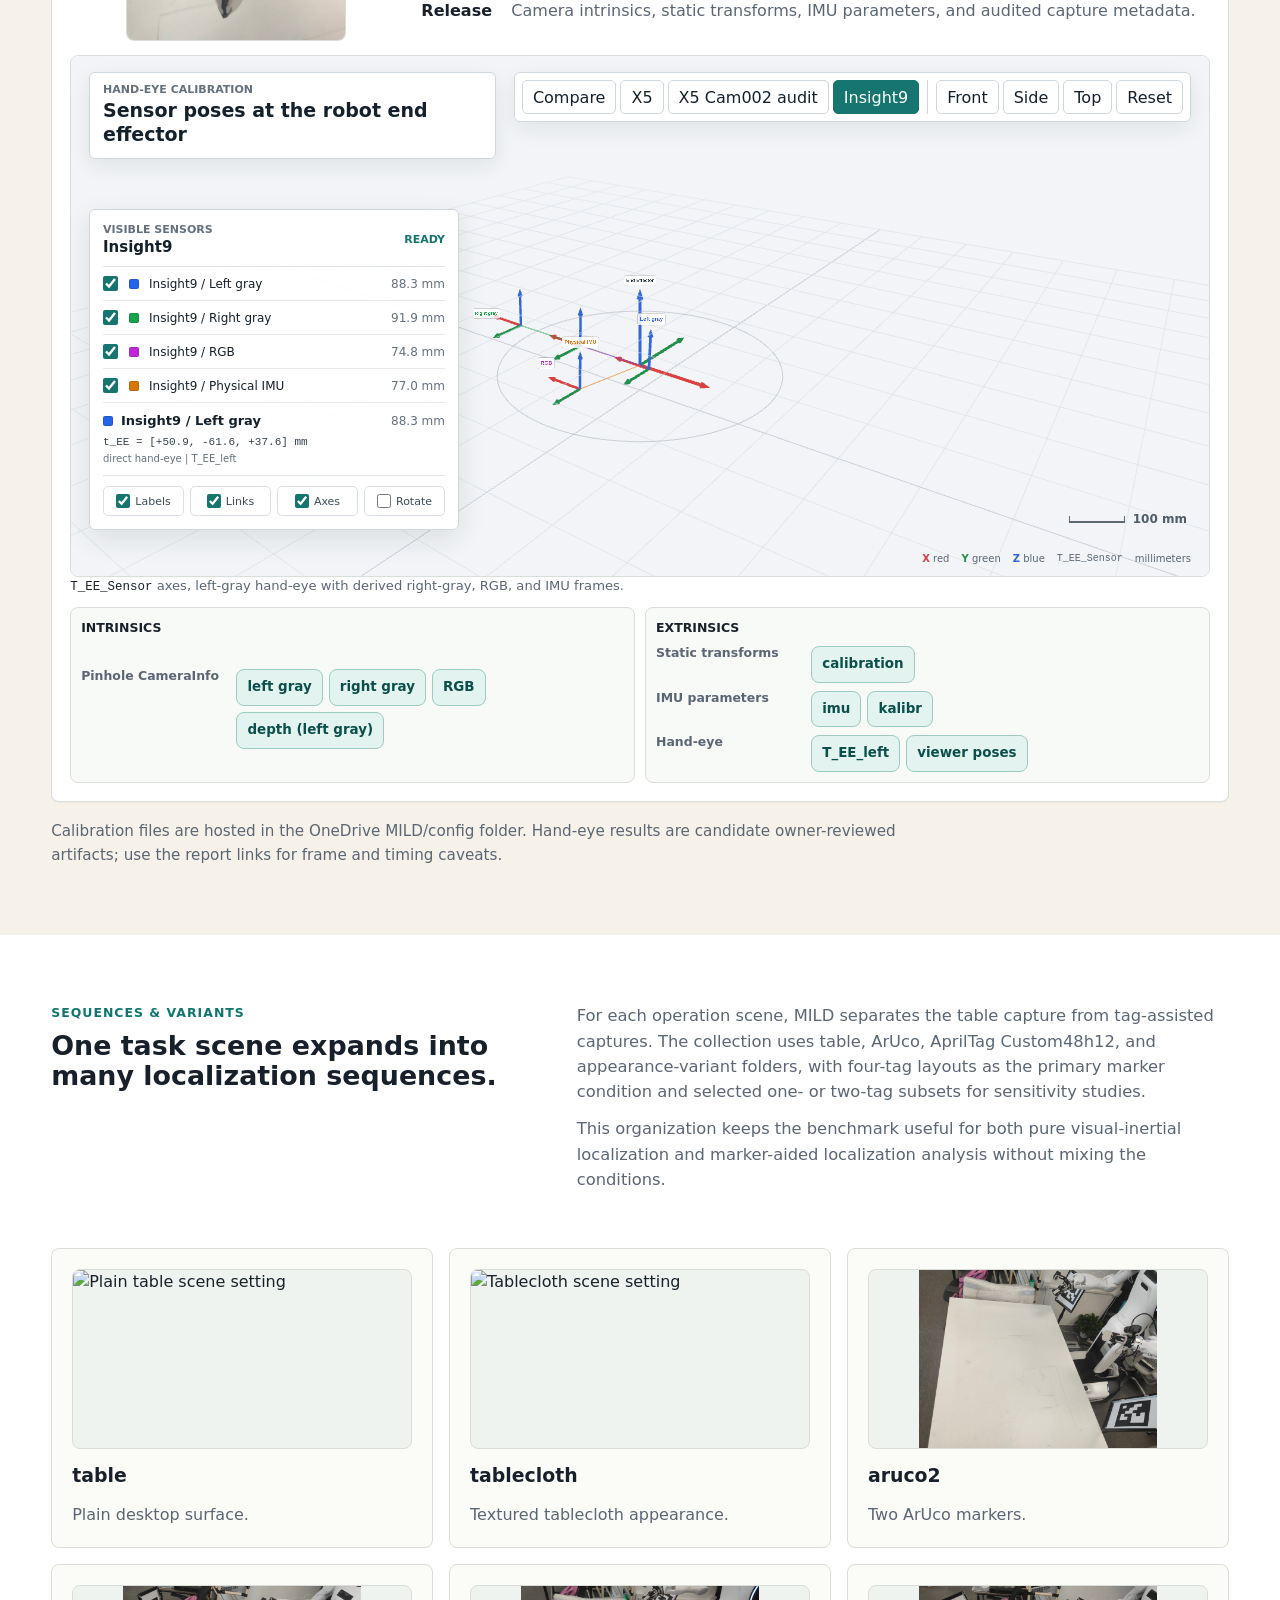
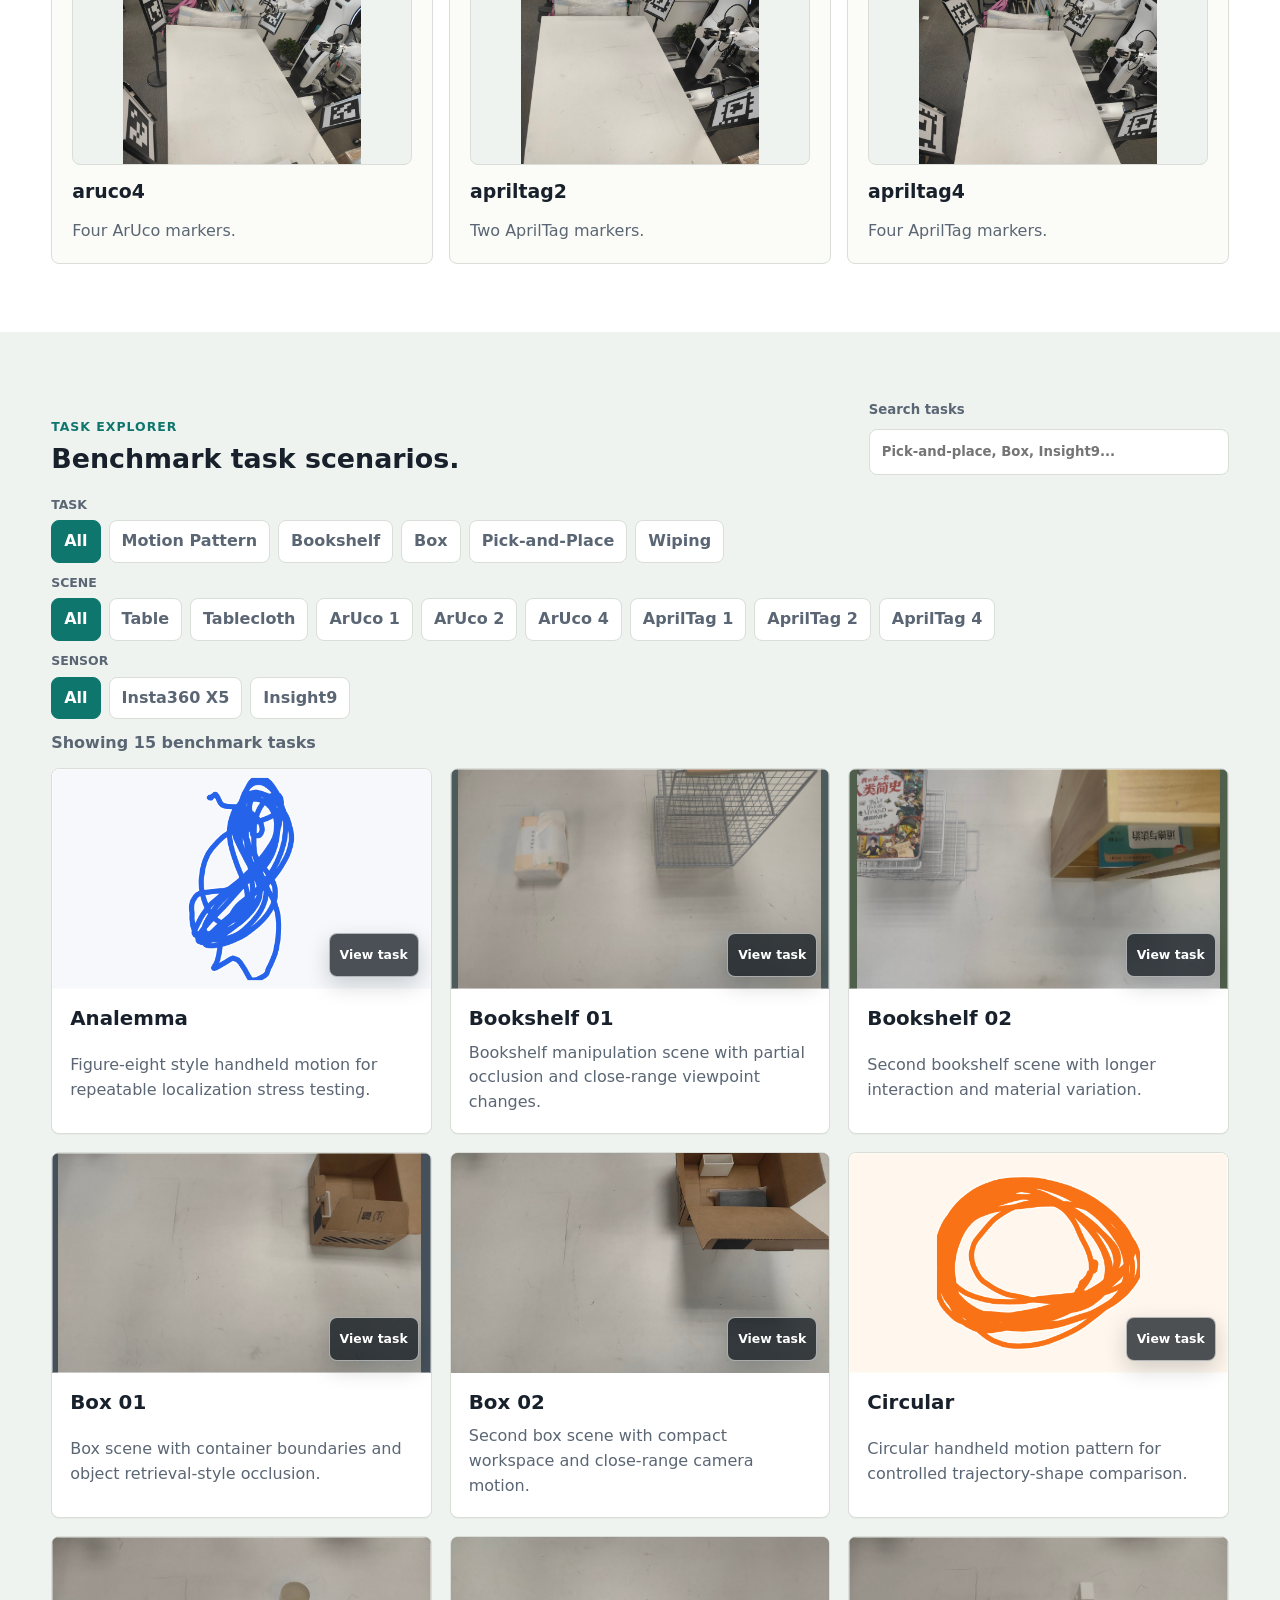
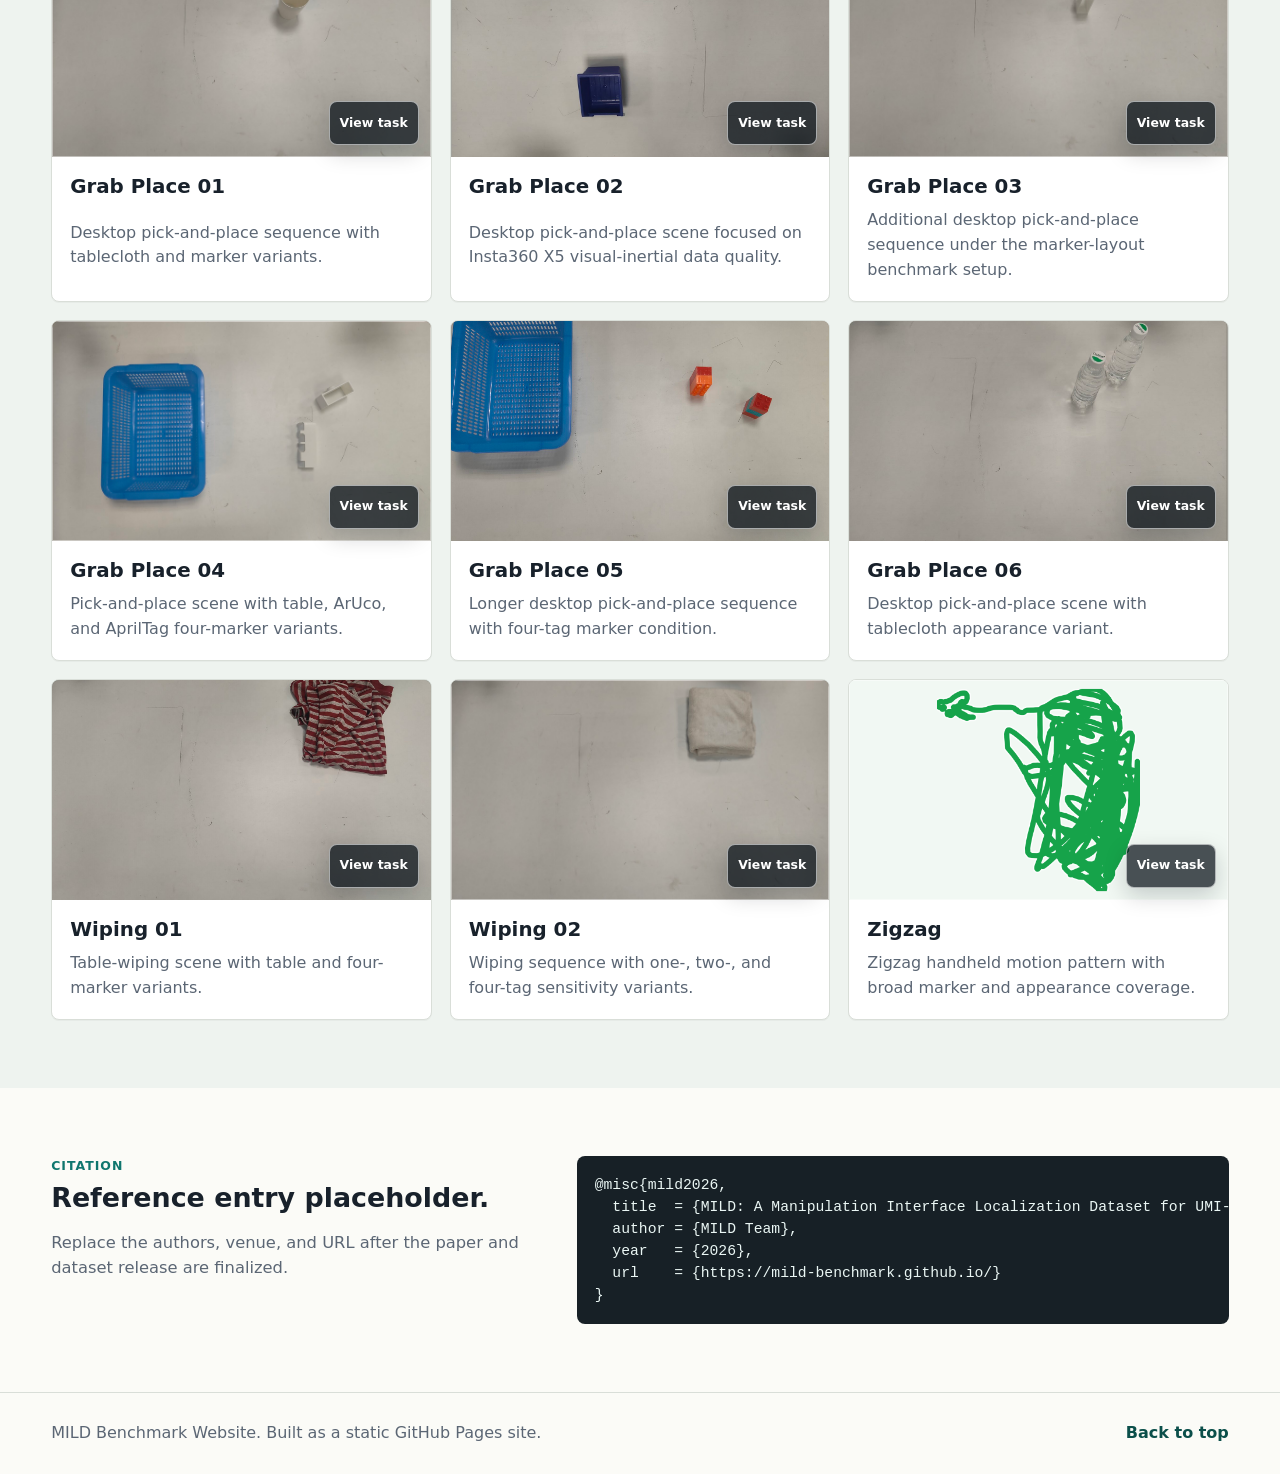
==== commit 32ac1862: "Compact X5 hand-eye embed" ====
--- a/index.html
+++ b/index.html
@@ -21,7 +21,7 @@
     >
     <meta property="og:image" content="static/images/pic/scenes/apriltag4.jpg">
     <link rel="preload" href="static/images/pic/scenes/apriltag4.jpg" as="image">
-    <link rel="stylesheet" href="static/css/site.css?v=20260722-handeye-embed">
+    <link rel="stylesheet" href="static/css/site.css?v=20260722-handeye-compact">
   </head>
   <body>
     <header class="site-header">
@@ -152,11 +152,11 @@
               </dl>
               <div class="handeye-embed" aria-label="Interactive Insta360 X5 hand-eye calibration viewer">
                 <iframe
-                  class="handeye-viewer-frame"
+                  class="handeye-viewer-frame handeye-viewer-frame-compact"
                   src="visualizations/hand-eye/?view=x5-cam002-kalibr&amp;embed=mild-x5"
-                  title="Interactive X5 Cam002 hand-eye audit viewer"
+                  title="Interactive X5 Cam002 hand-eye viewer"
                   loading="lazy"></iframe>
-                <p class="handeye-caption"><code>T_EE_Sensor</code> axes, X5 Cam002-Kalibr audit pose chain.</p>
+                <p class="handeye-caption"><code>T_EE_Sensor</code> axes for the X5 Cam002 pose chain.</p>
               </div>
               <div class="sensor-downloads calibration-links" aria-label="Insta360 X5 calibration downloads">
                 <div class="calibration-group">
--- a/static/css/site.css
+++ b/static/css/site.css
@@ -444,6 +444,10 @@
   border: 1px solid var(--line);
   border-radius: 8px;
   background: #f2f4f7;
+}
+
+.handeye-viewer-frame-compact {
+  height: clamp(300px, 35vh, 420px);
 }
 
 .handeye-caption {
@@ -1508,6 +1512,10 @@
     height: 620px;
   }
 
+  .handeye-viewer-frame-compact {
+    height: 320px;
+  }
+
   .task-card dl {
     grid-template-columns: 1fr;
   }
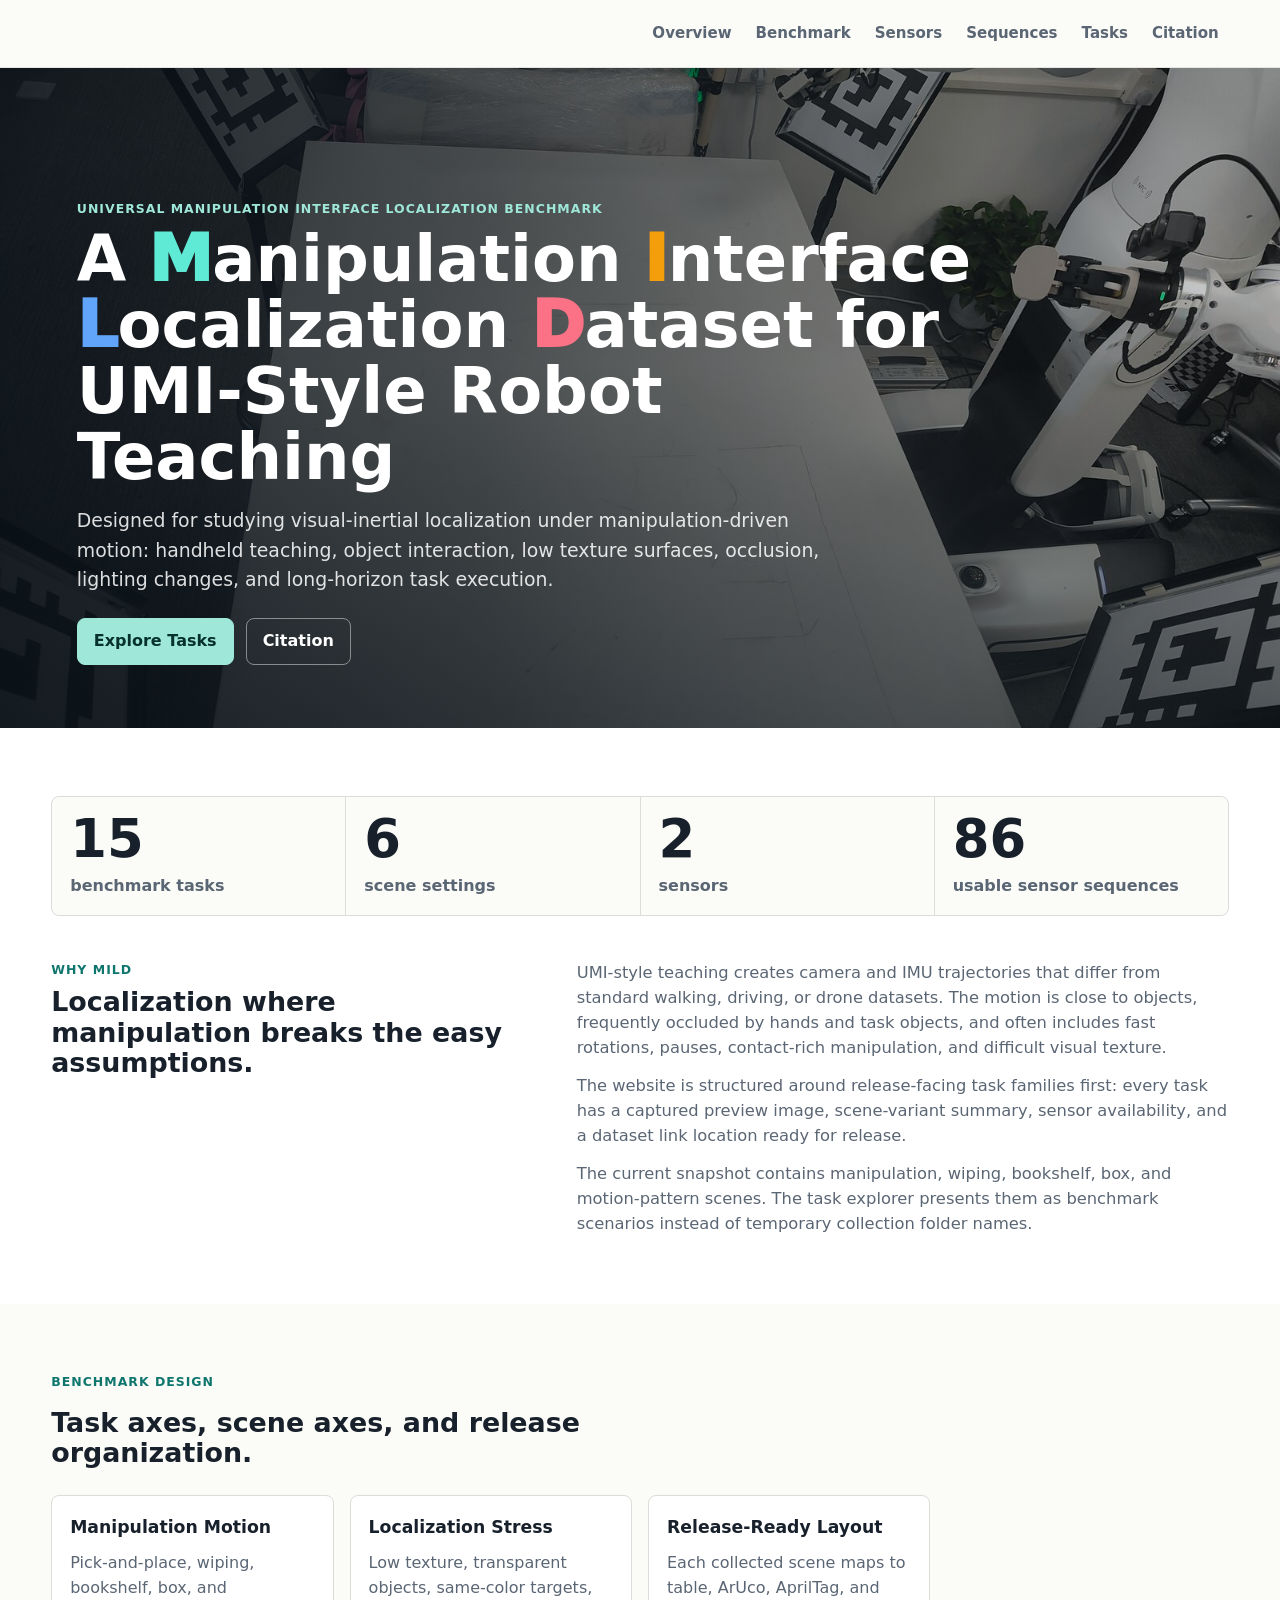
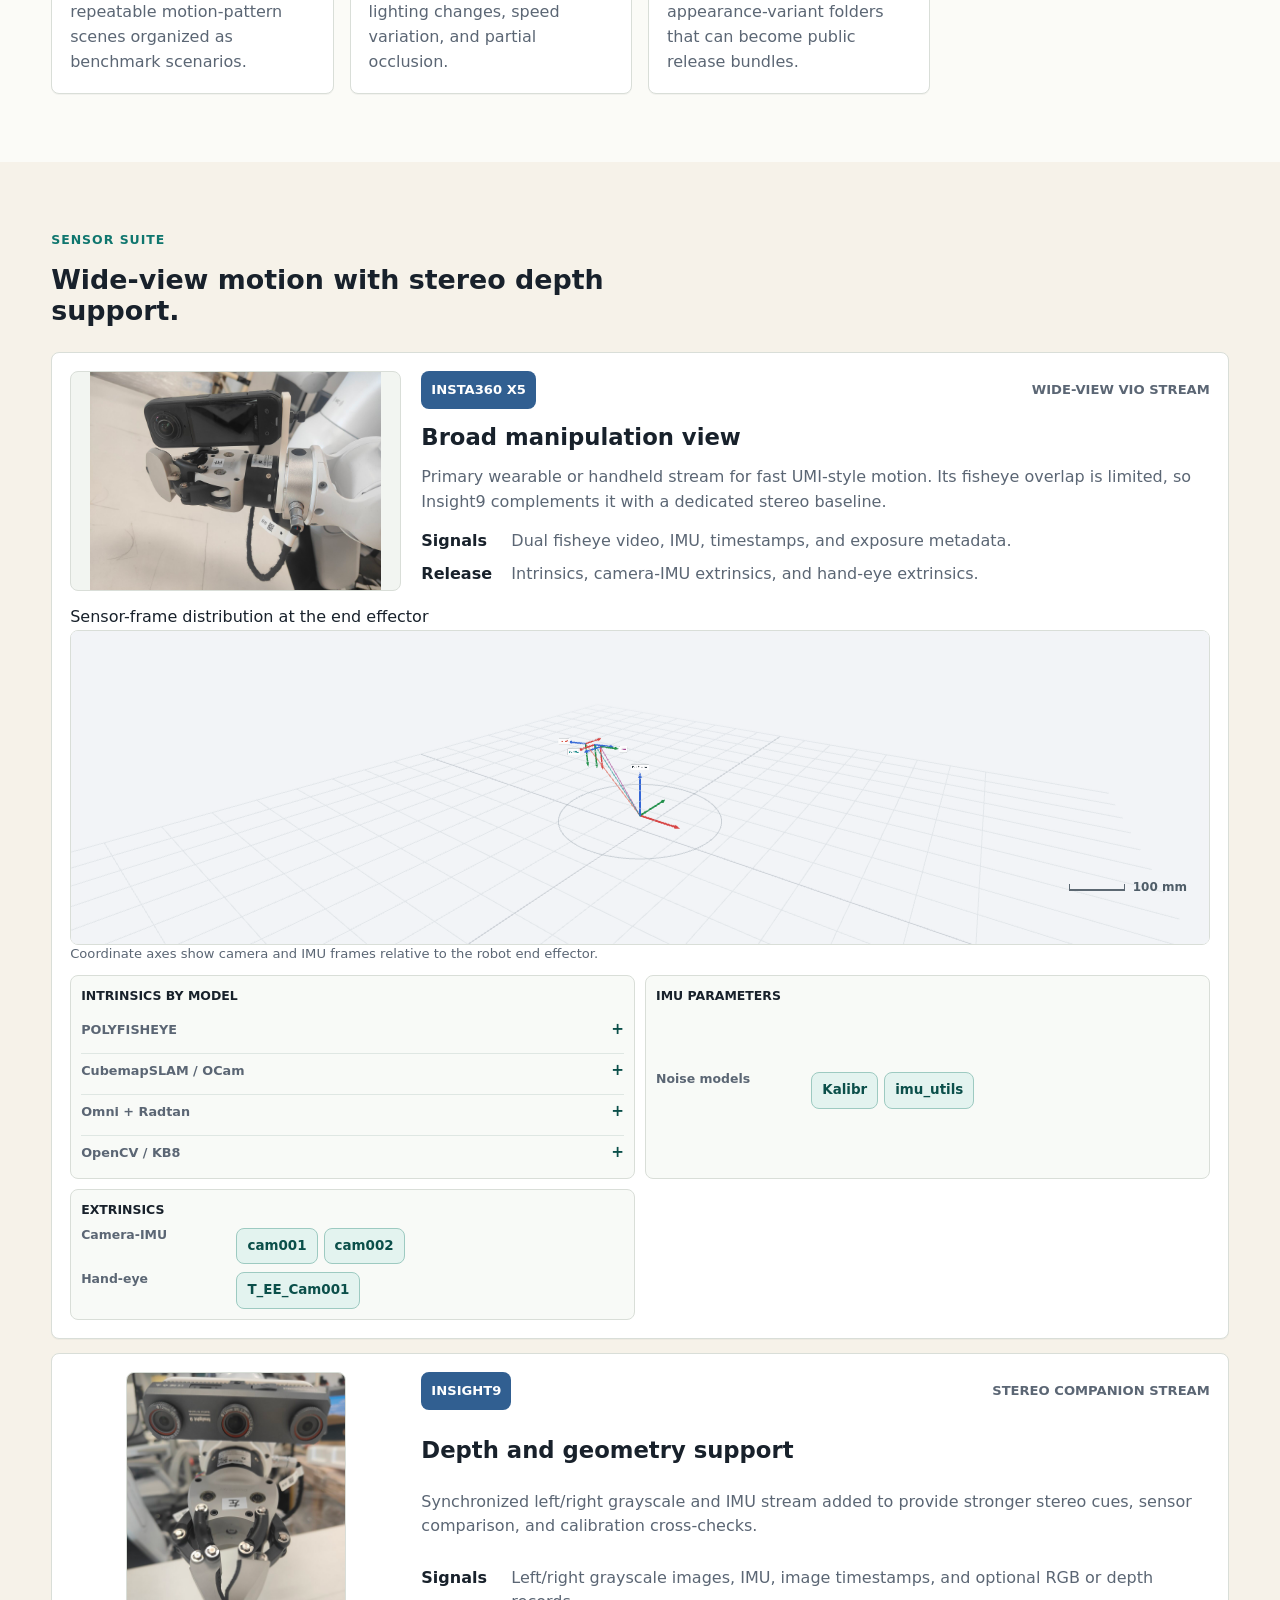
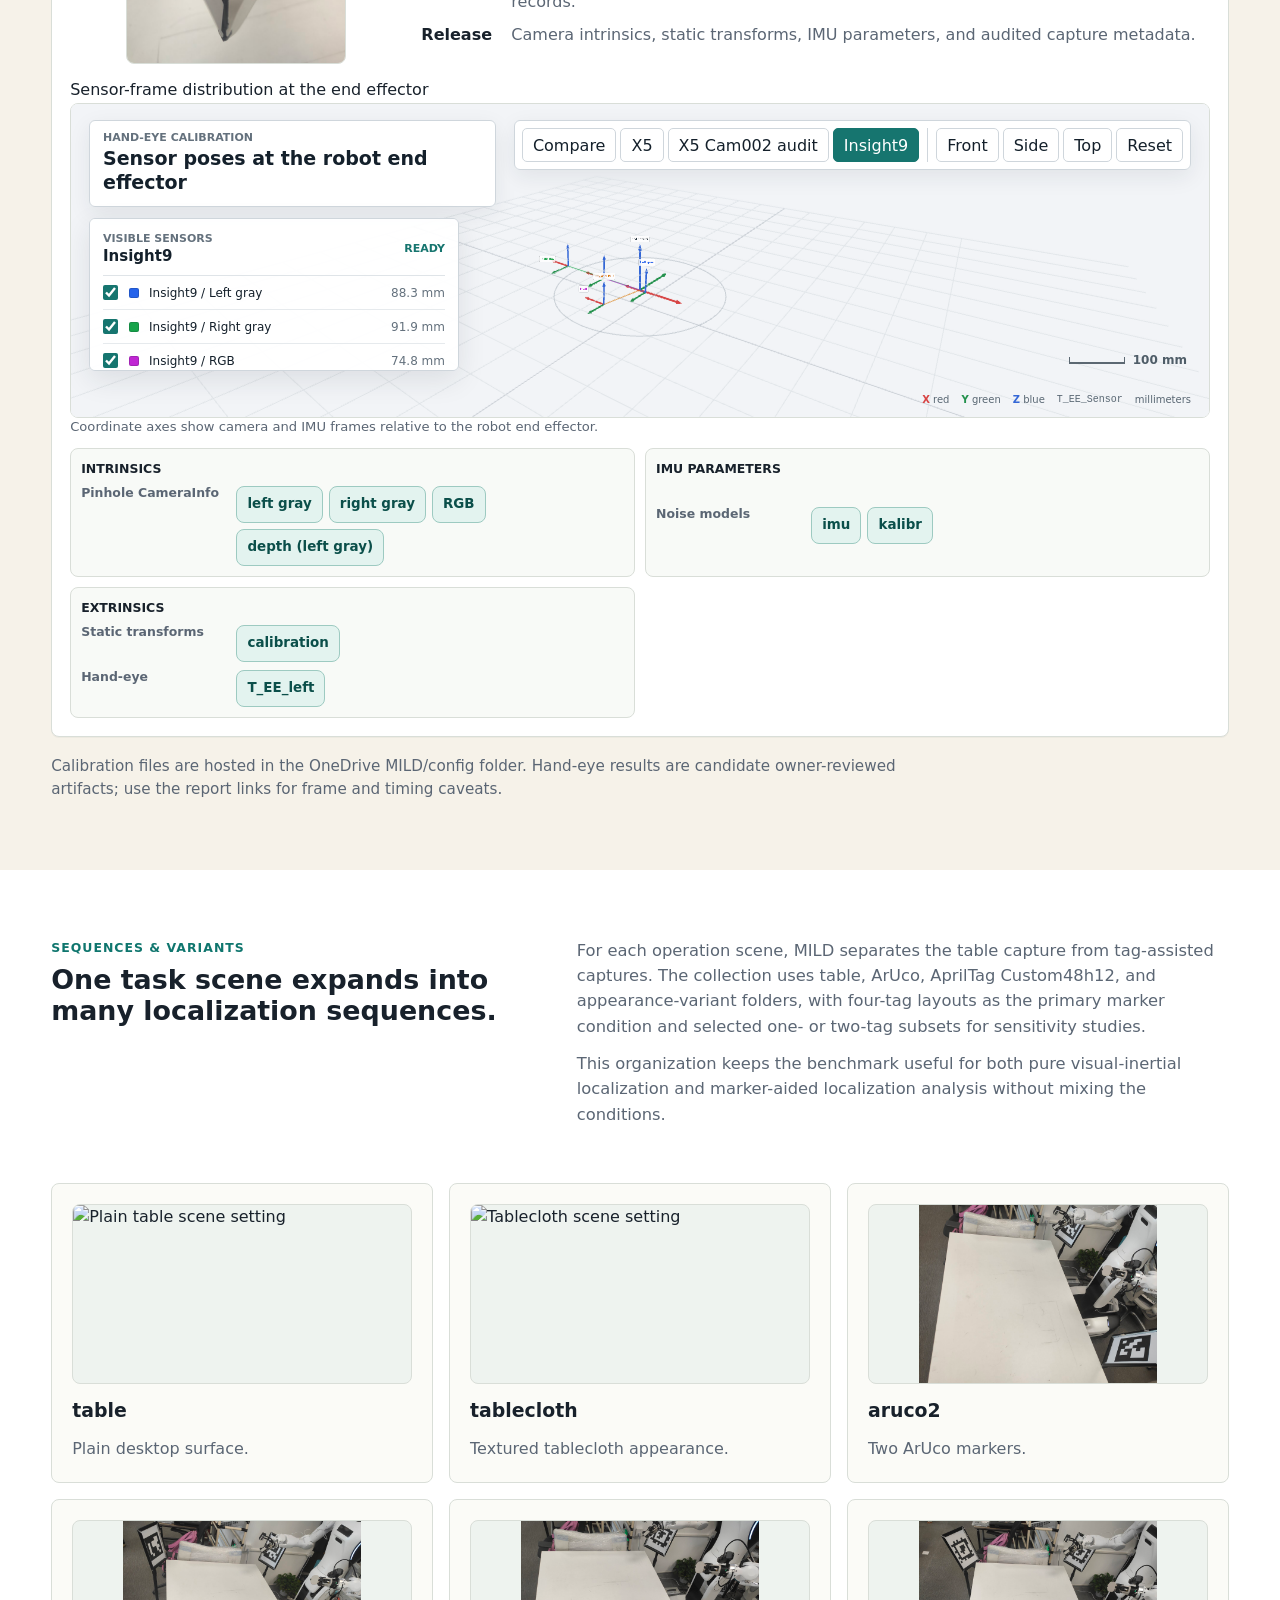
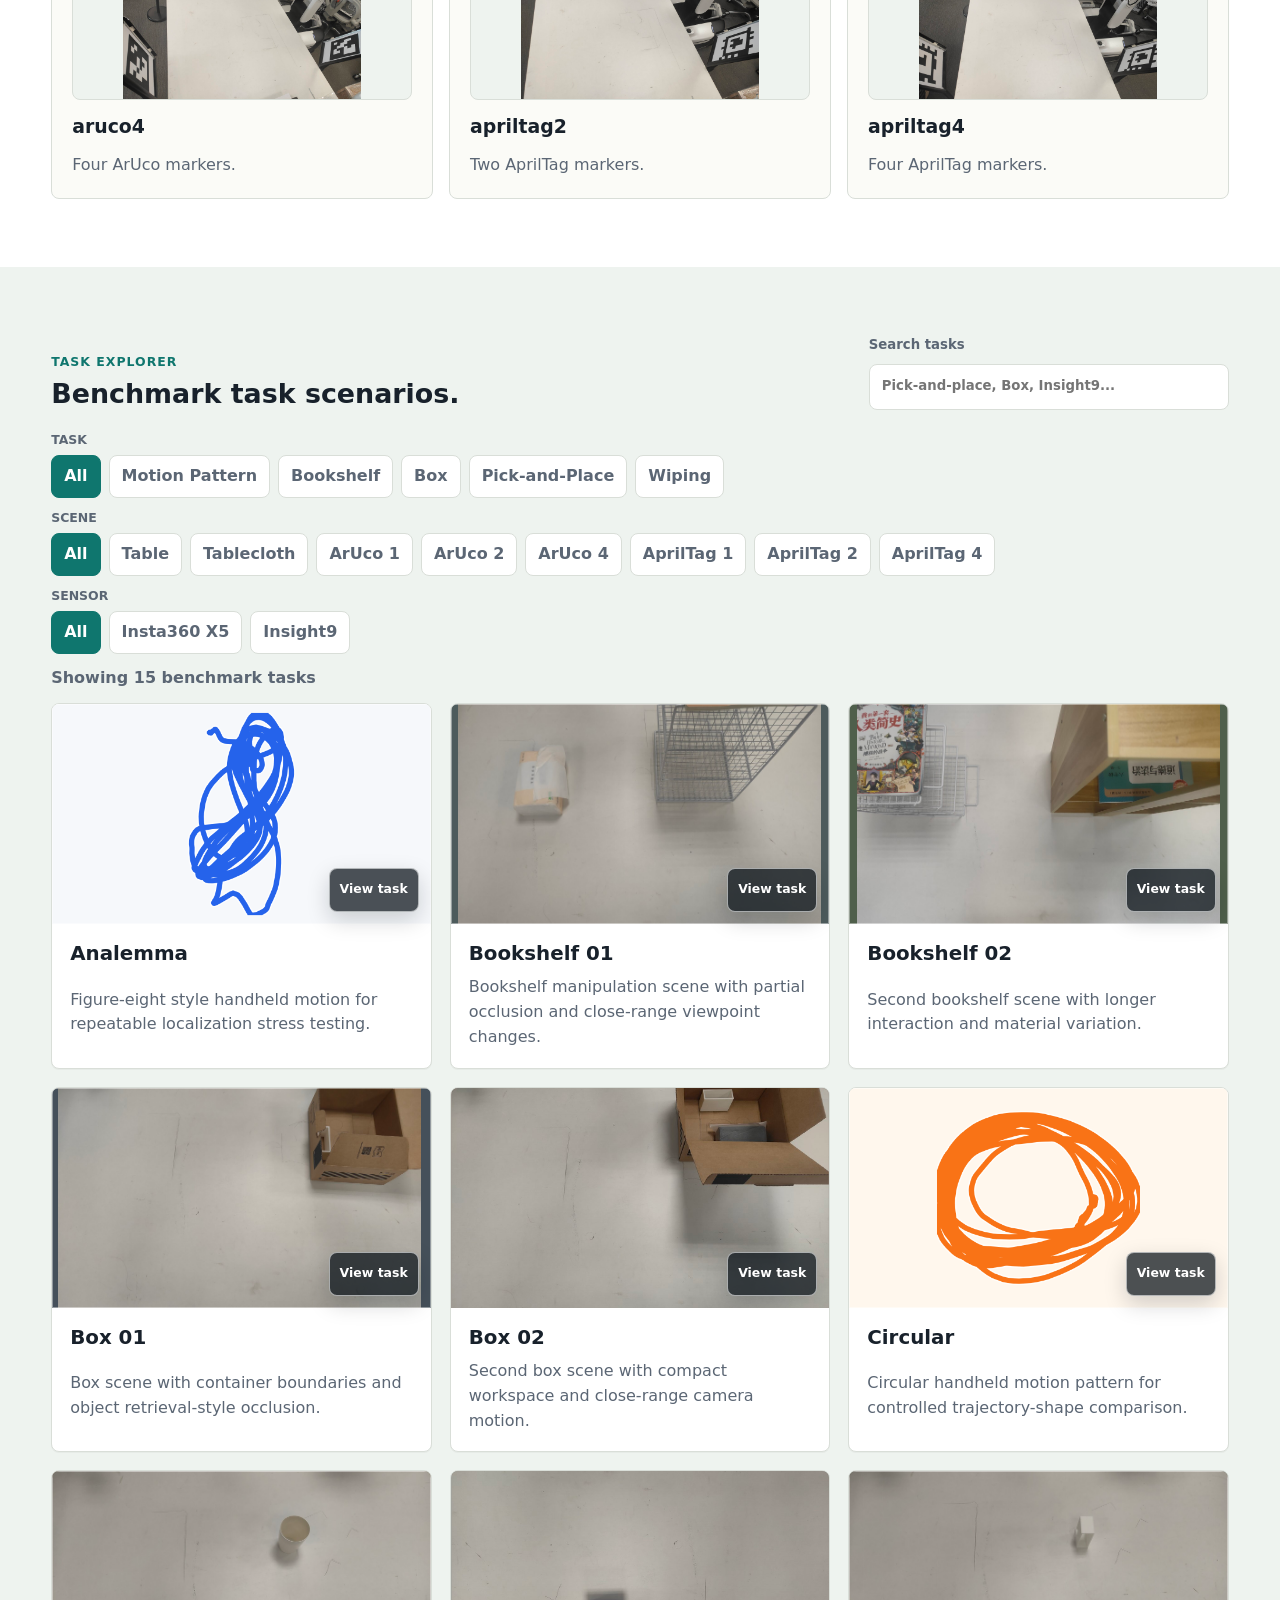
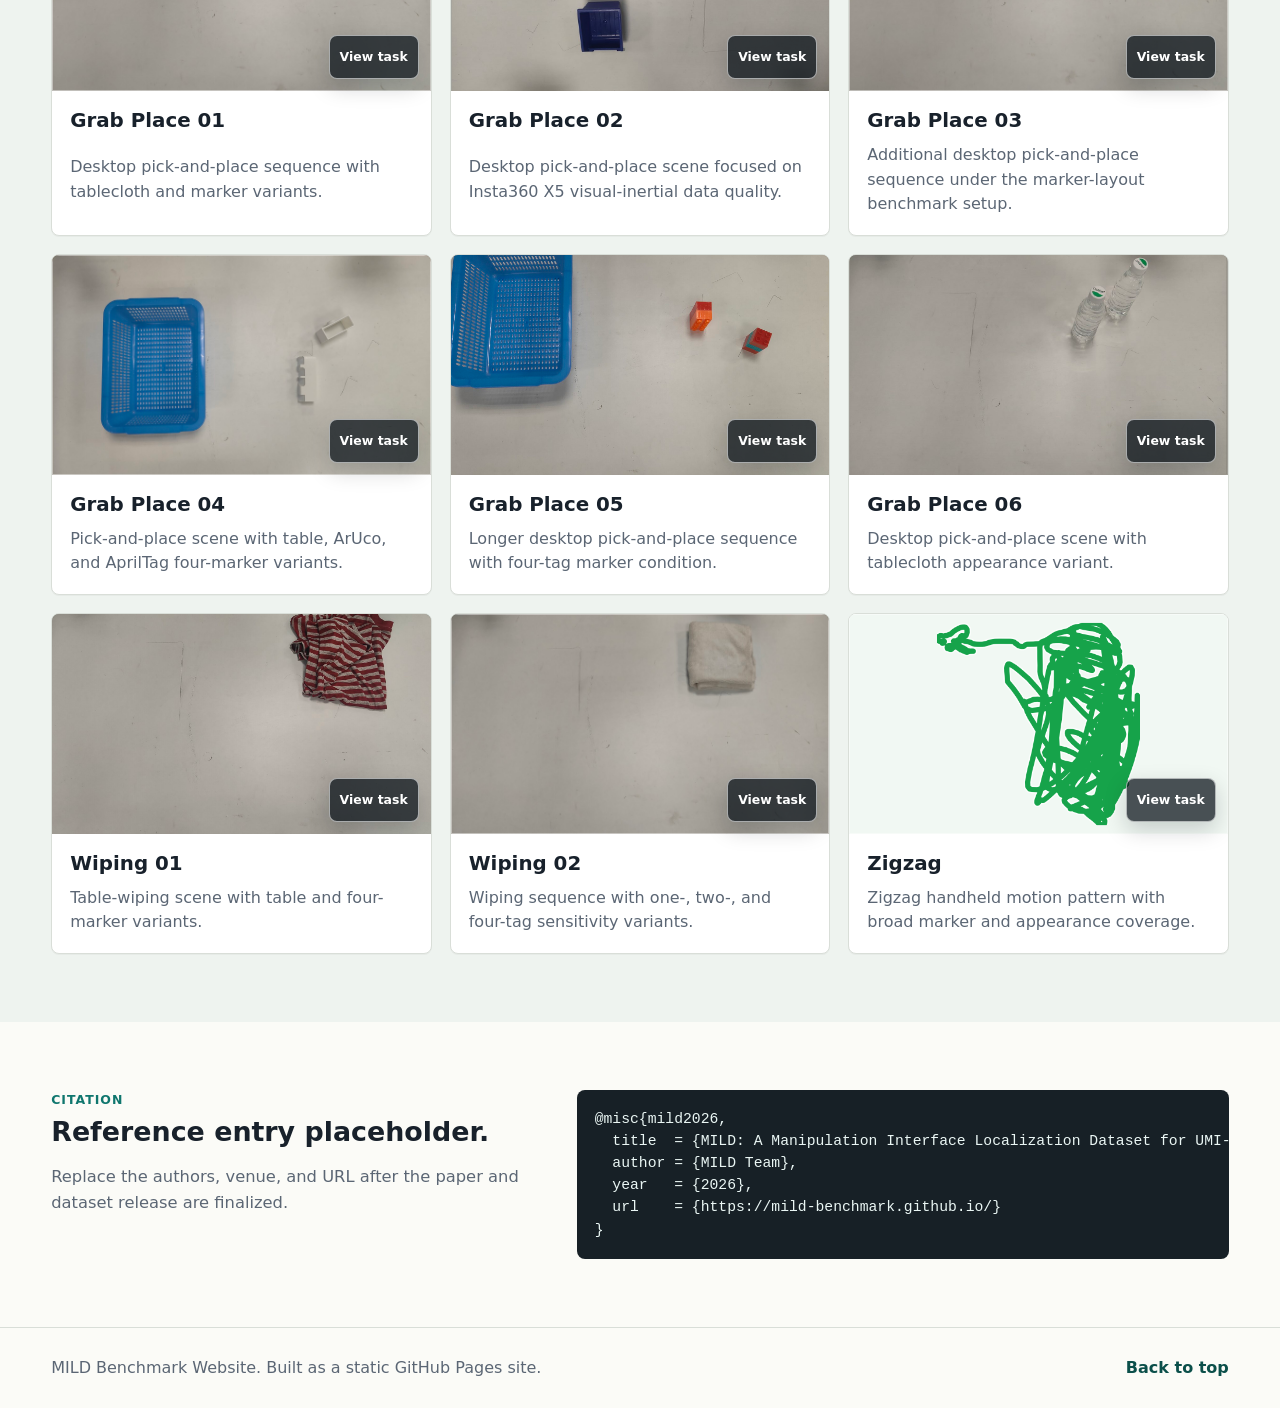
==== commit 50d07bca: "Compact Insight9 calibration links" ====
--- a/index.html
+++ b/index.html
@@ -21,7 +21,7 @@
     >
     <meta property="og:image" content="static/images/pic/scenes/apriltag4.jpg">
     <link rel="preload" href="static/images/pic/scenes/apriltag4.jpg" as="image">
-    <link rel="stylesheet" href="static/css/site.css?v=20260722-handeye-compact">
+    <link rel="stylesheet" href="static/css/site.css?v=20260723-insight9-handeye-compact">
   </head>
   <body>
     <header class="site-header">
@@ -151,14 +151,15 @@
                 <dt>Release</dt><dd>Intrinsics, camera-IMU extrinsics, and hand-eye extrinsics.</dd>
               </dl>
               <div class="handeye-embed" aria-label="Interactive Insta360 X5 hand-eye calibration viewer">
+                <div class="sensor-frame-label">Sensor-frame distribution at the end effector</div>
                 <iframe
                   class="handeye-viewer-frame handeye-viewer-frame-compact"
                   src="visualizations/hand-eye/?view=x5-cam002-kalibr&amp;embed=mild-x5"
                   title="Interactive X5 Cam002 hand-eye viewer"
                   loading="lazy"></iframe>
-                <p class="handeye-caption"><code>T_EE_Sensor</code> axes for the X5 Cam002 pose chain.</p>
-              </div>
-              <div class="sensor-downloads calibration-links" aria-label="Insta360 X5 calibration downloads">
+                <p class="handeye-caption">Coordinate axes show camera and IMU frames relative to the robot end effector.</p>
+              </div>
+              <div class="sensor-downloads calibration-links calibration-links-compact" aria-label="Insta360 X5 calibration downloads">
                 <div class="calibration-group">
                   <span>Intrinsics by model</span>
                   <details class="calibration-model">
@@ -232,14 +233,15 @@
                 <dt>Release</dt><dd>Camera intrinsics, static transforms, IMU parameters, and audited capture metadata.</dd>
               </dl>
               <div class="handeye-embed" aria-label="Interactive Insight9 hand-eye calibration viewer">
+                <div class="sensor-frame-label">Sensor-frame distribution at the end effector</div>
                 <iframe
-                  class="handeye-viewer-frame"
+                  class="handeye-viewer-frame handeye-viewer-frame-compact"
                   src="visualizations/hand-eye/?view=insight9&amp;embed=mild-insight9"
                   title="Interactive Insight9 hand-eye calibration viewer"
                   loading="lazy"></iframe>
-                <p class="handeye-caption"><code>T_EE_Sensor</code> axes, left-gray hand-eye with derived right-gray, RGB, and IMU frames.</p>
-              </div>
-              <div class="sensor-downloads calibration-links" aria-label="Insight9 calibration downloads">
+                <p class="handeye-caption">Coordinate axes show camera and IMU frames relative to the robot end effector.</p>
+              </div>
+              <div class="sensor-downloads calibration-links calibration-links-compact" aria-label="Insight9 calibration downloads">
                 <div class="calibration-group">
                   <span>Intrinsics</span>
                   <div class="calibration-row">
@@ -253,25 +255,27 @@
                   </div>
                 </div>
                 <div class="calibration-group">
-                  <span>Extrinsics</span>
-                  <div class="calibration-row">
-                    <strong>Static transforms</strong>
-                    <div>
-                      <a href="https://1drv.ms/u/c/7625f90385490ff5/IQDVsnzvO6gMRZP7rWlbY0GqAXA1XUyVNU0Khv3U52TcK3Y">calibration</a>
-                    </div>
-                  </div>
-                  <div class="calibration-row">
-                    <strong>IMU parameters</strong>
+                  <span>IMU parameters</span>
+                  <div class="calibration-row">
+                    <strong>Noise models</strong>
                     <div>
                       <a href="https://1drv.ms/u/c/7625f90385490ff5/IQCjd3KeFRV-T6JaVcmsUKieAQB1Vq5tPITWz5Nwn3tcyqw">imu</a>
                       <a href="https://1drv.ms/u/c/7625f90385490ff5/IQC7R39nxtnxR56JvqbG83syARdfD23Te63w0qEzUzYQHq0">kalibr</a>
                     </div>
                   </div>
+                </div>
+                <div class="calibration-group">
+                  <span>Extrinsics</span>
+                  <div class="calibration-row">
+                    <strong>Static transforms</strong>
+                    <div>
+                      <a href="https://1drv.ms/u/c/7625f90385490ff5/IQDVsnzvO6gMRZP7rWlbY0GqAXA1XUyVNU0Khv3U52TcK3Y">calibration</a>
+                    </div>
+                  </div>
                   <div class="calibration-row">
                     <strong>Hand-eye</strong>
                     <div>
                       <a href="https://1drv.ms/x/c/7625f90385490ff5/IQA3A7748ZOwSrioTDqO-PhyAS_bzOwbp4sAFMHrTJDk9Qc">T_EE_left</a>
-                      <a href="visualizations/hand-eye/data/handeye_devices.json">viewer poses</a>
                     </div>
                   </div>
                 </div>
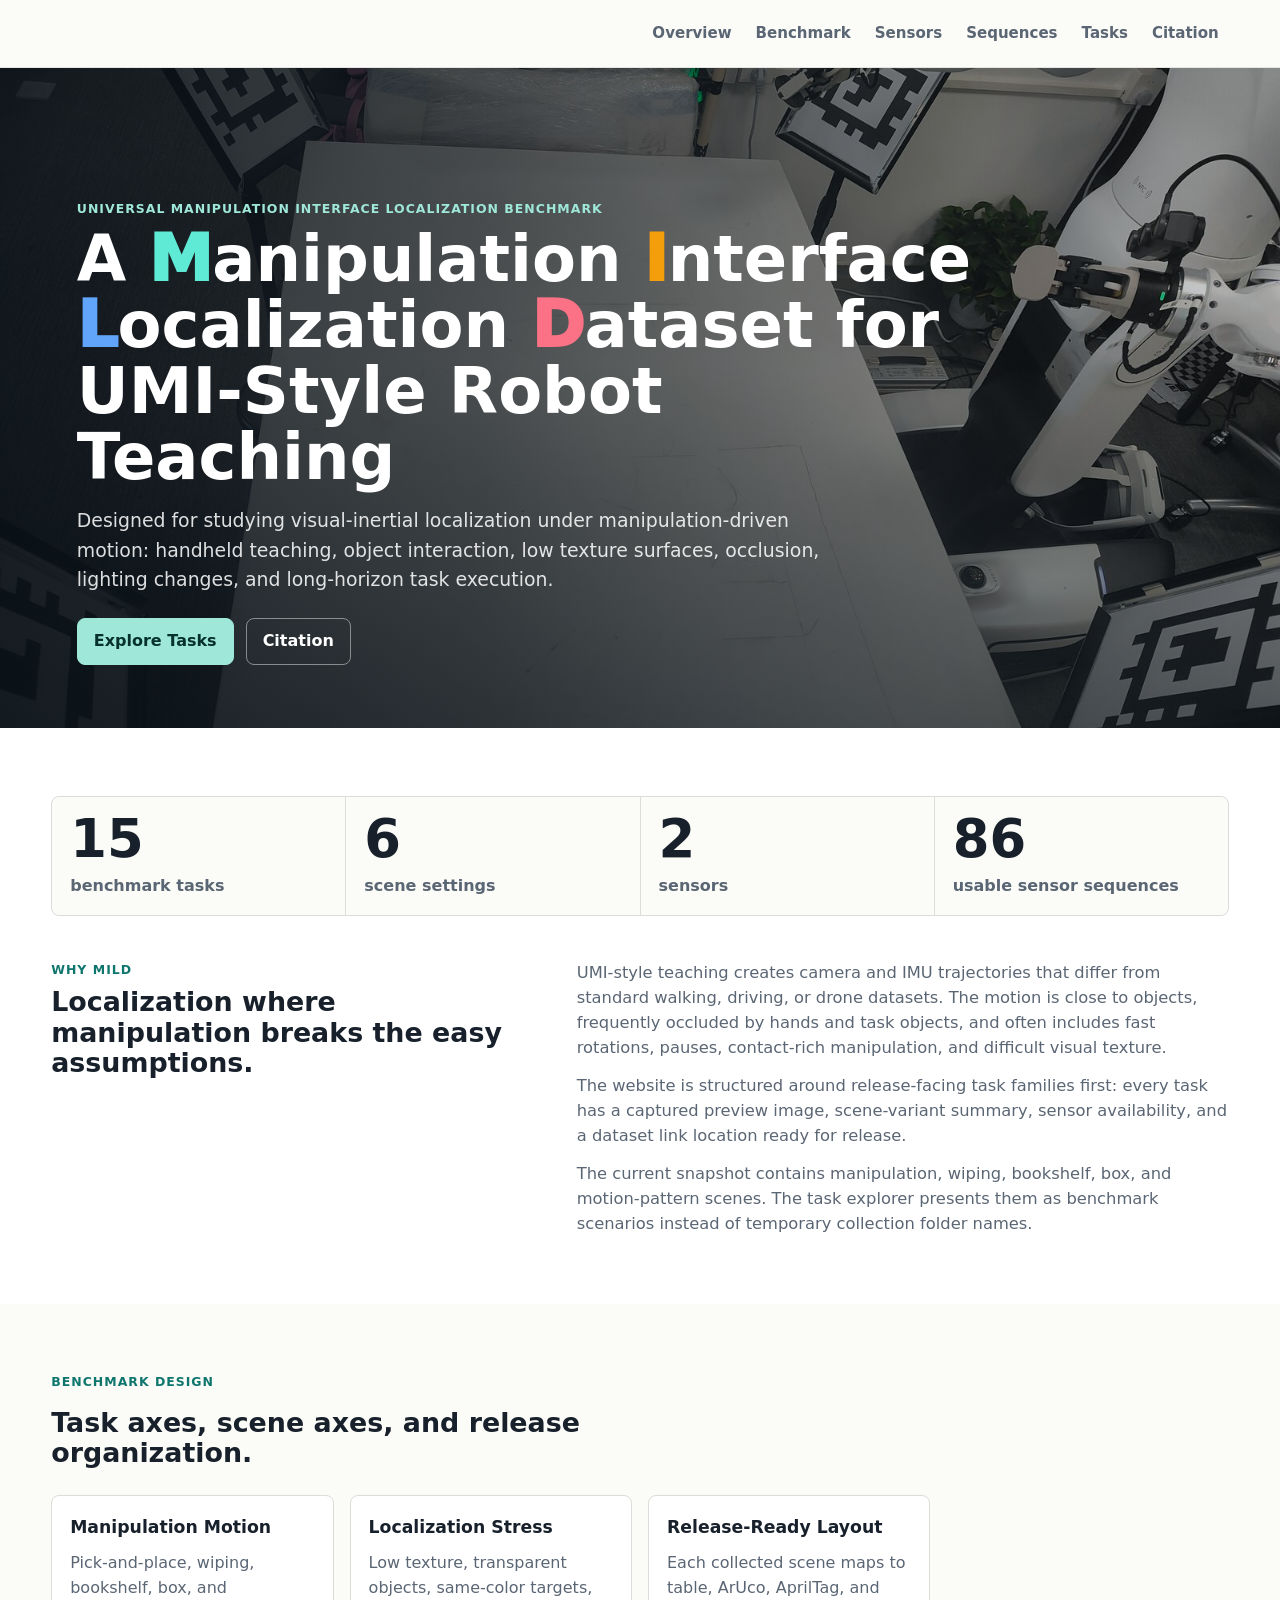
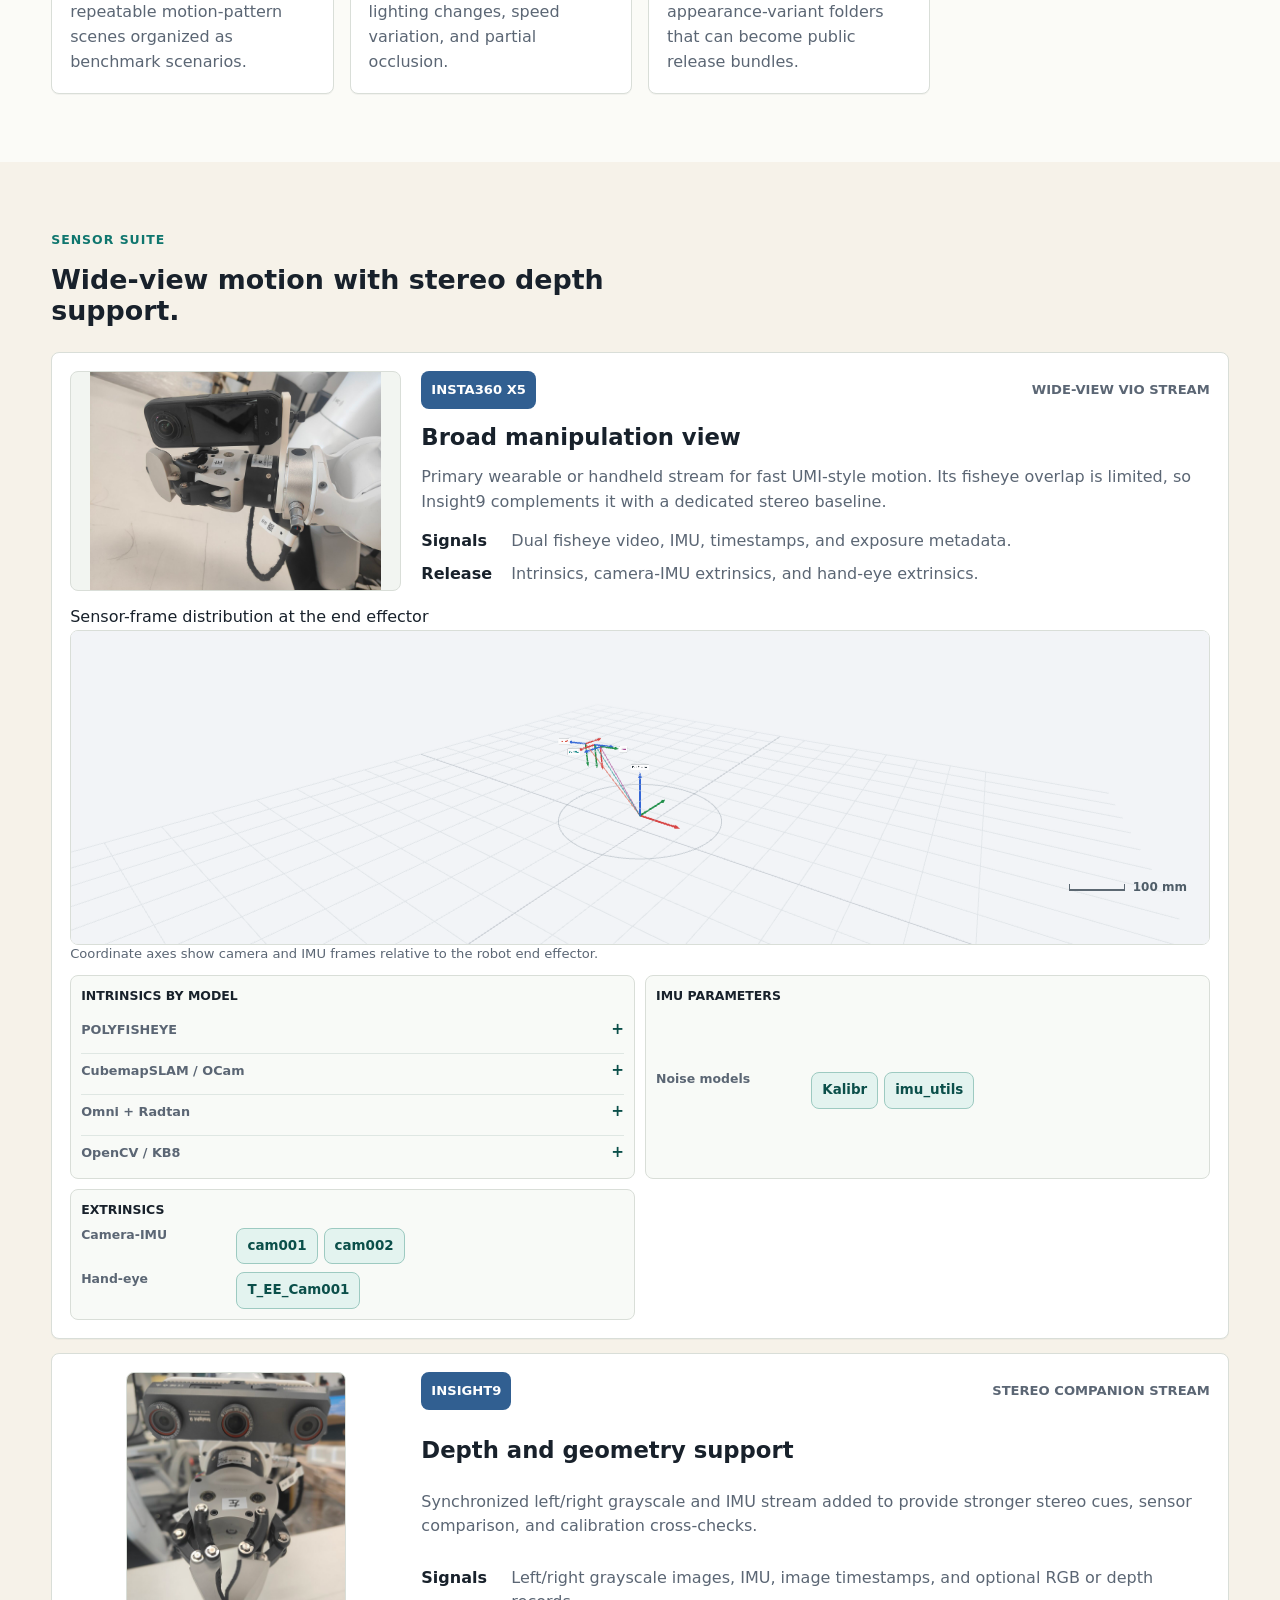
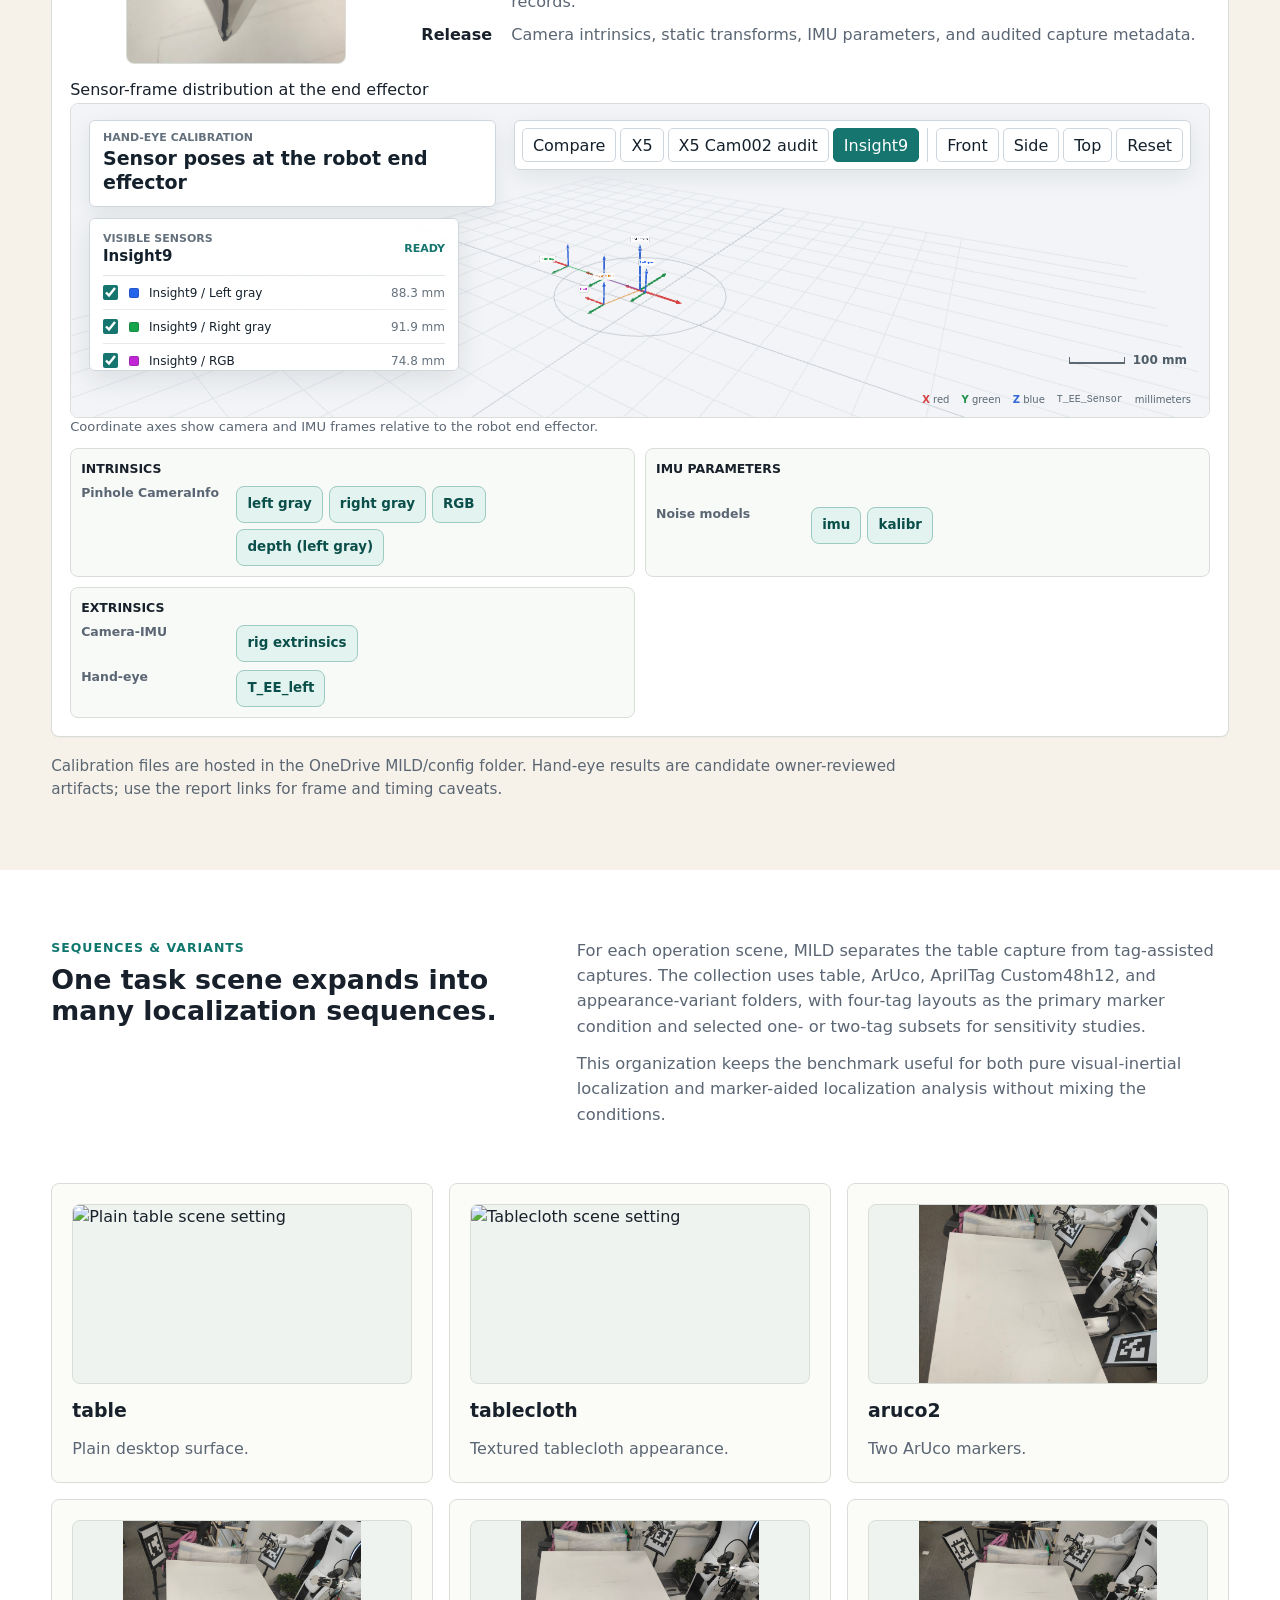
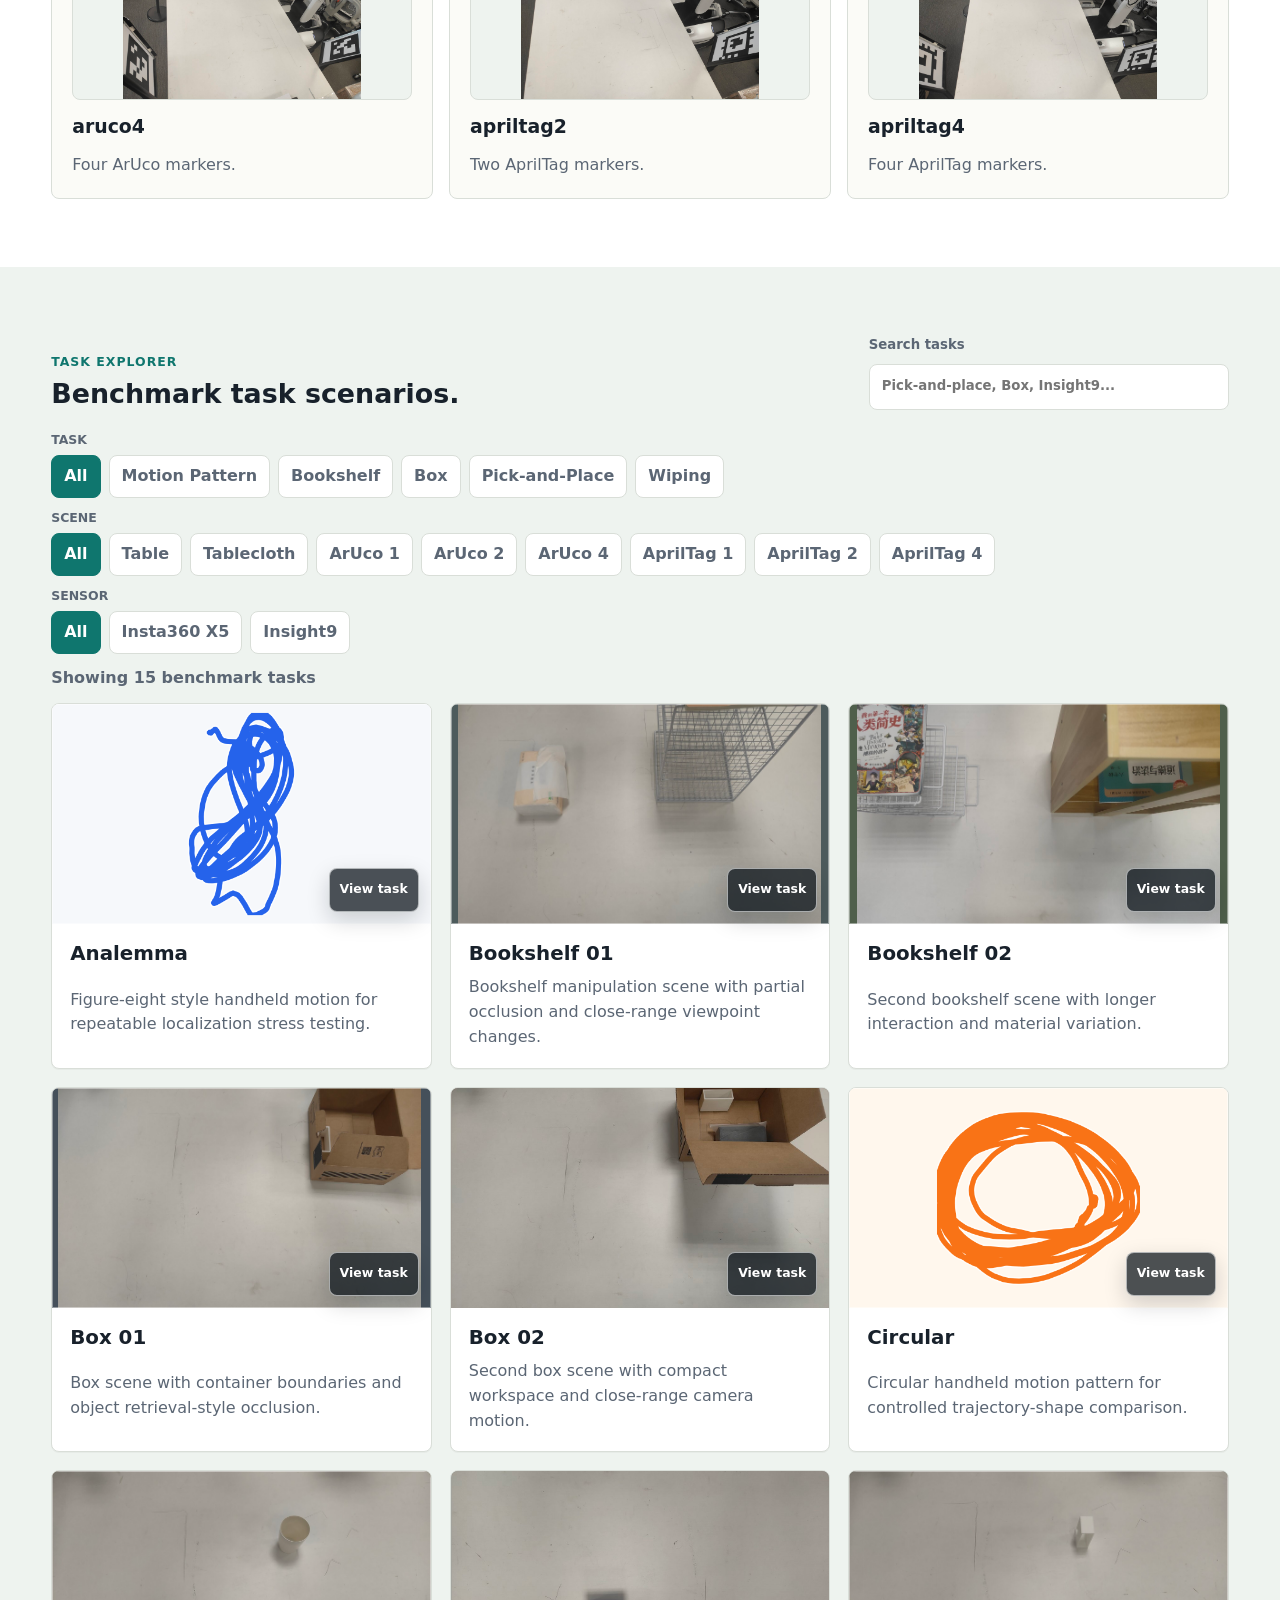
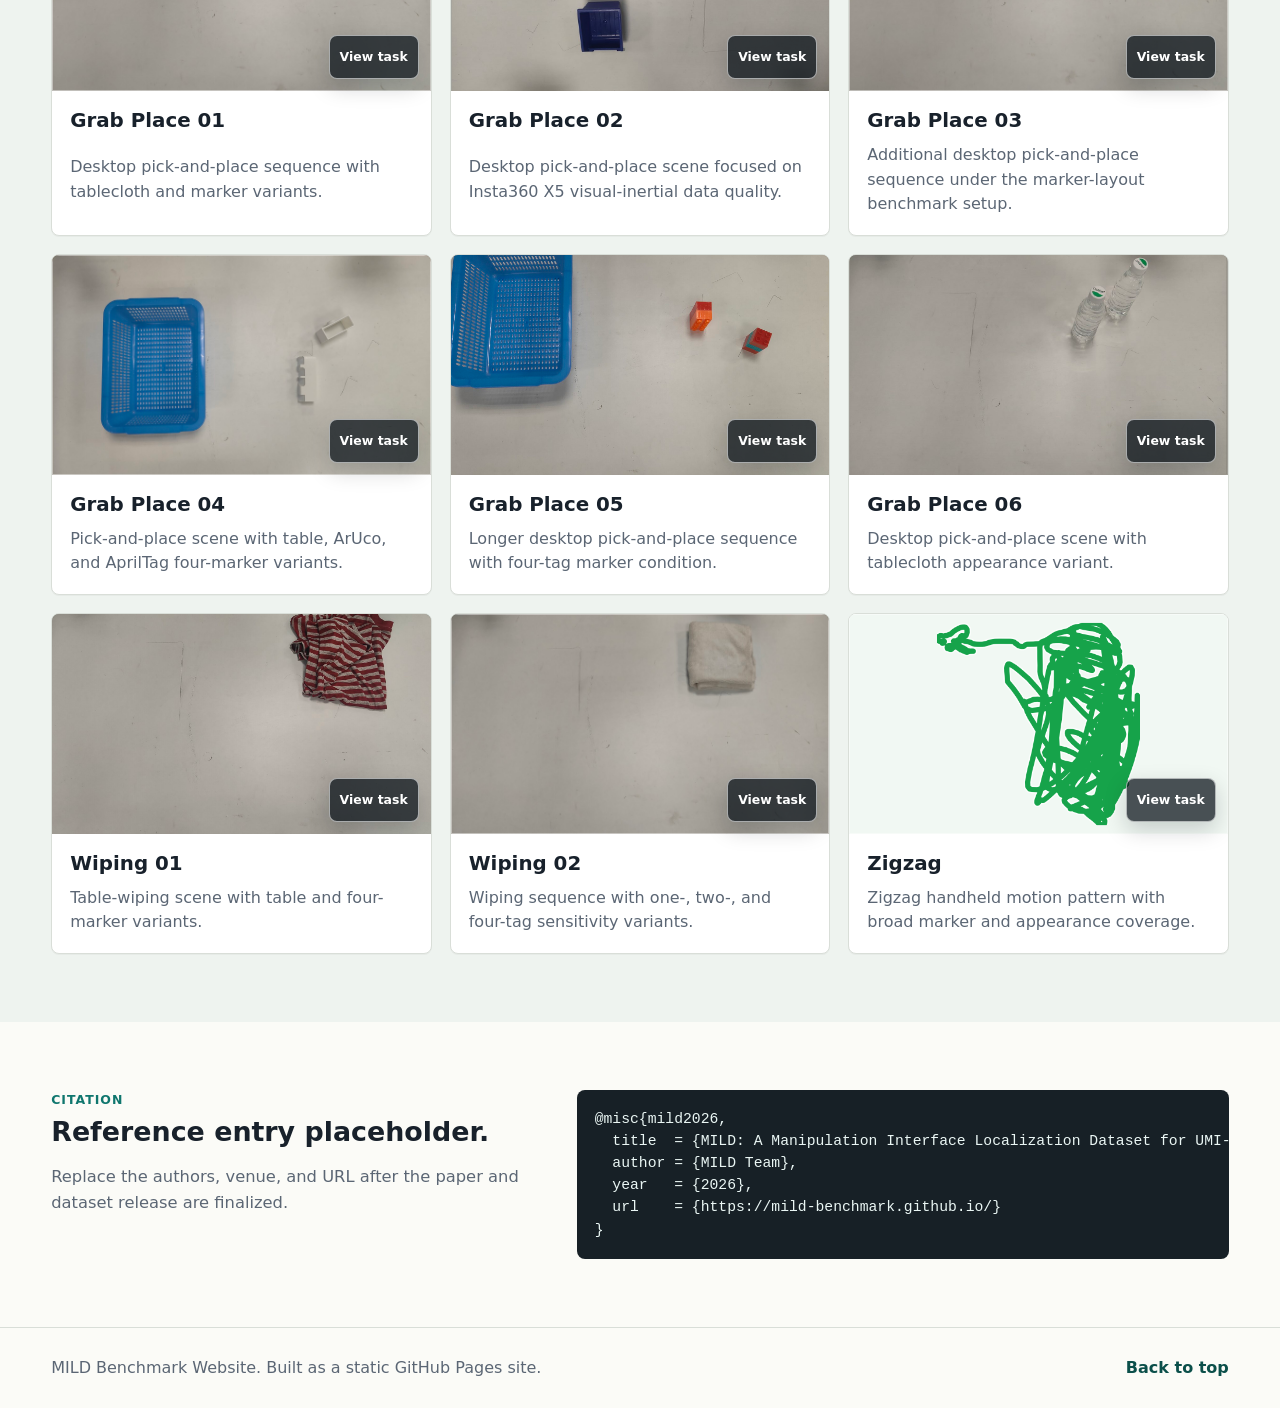
==== commit a1b3277d: "Clarify Insight9 extrinsics link" ====
--- a/index.html
+++ b/index.html
@@ -267,9 +267,9 @@
                 <div class="calibration-group">
                   <span>Extrinsics</span>
                   <div class="calibration-row">
-                    <strong>Static transforms</strong>
-                    <div>
-                      <a href="https://1drv.ms/u/c/7625f90385490ff5/IQDVsnzvO6gMRZP7rWlbY0GqAXA1XUyVNU0Khv3U52TcK3Y">calibration</a>
+                    <strong>Camera-IMU</strong>
+                    <div>
+                      <a href="https://1drv.ms/u/c/7625f90385490ff5/IQDVsnzvO6gMRZP7rWlbY0GqAXA1XUyVNU0Khv3U52TcK3Y">rig extrinsics</a>
                     </div>
                   </div>
                   <div class="calibration-row">
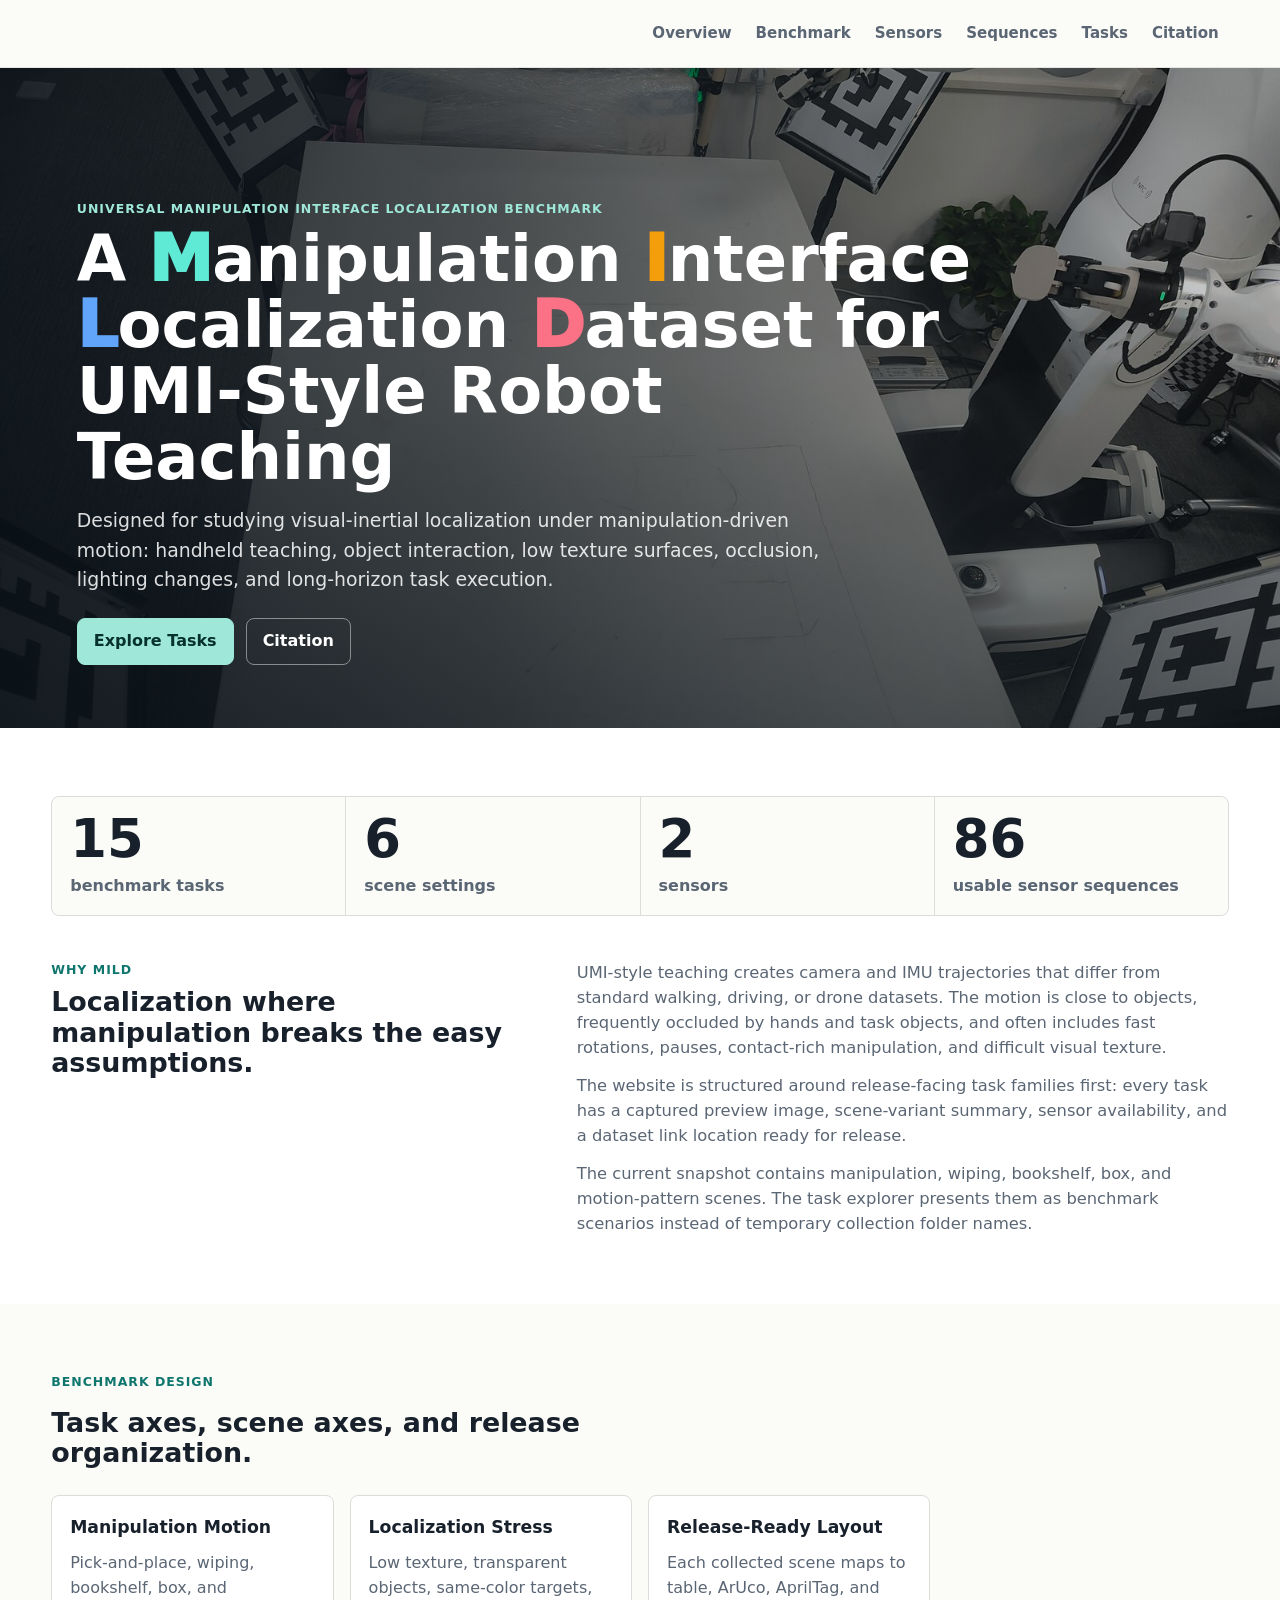
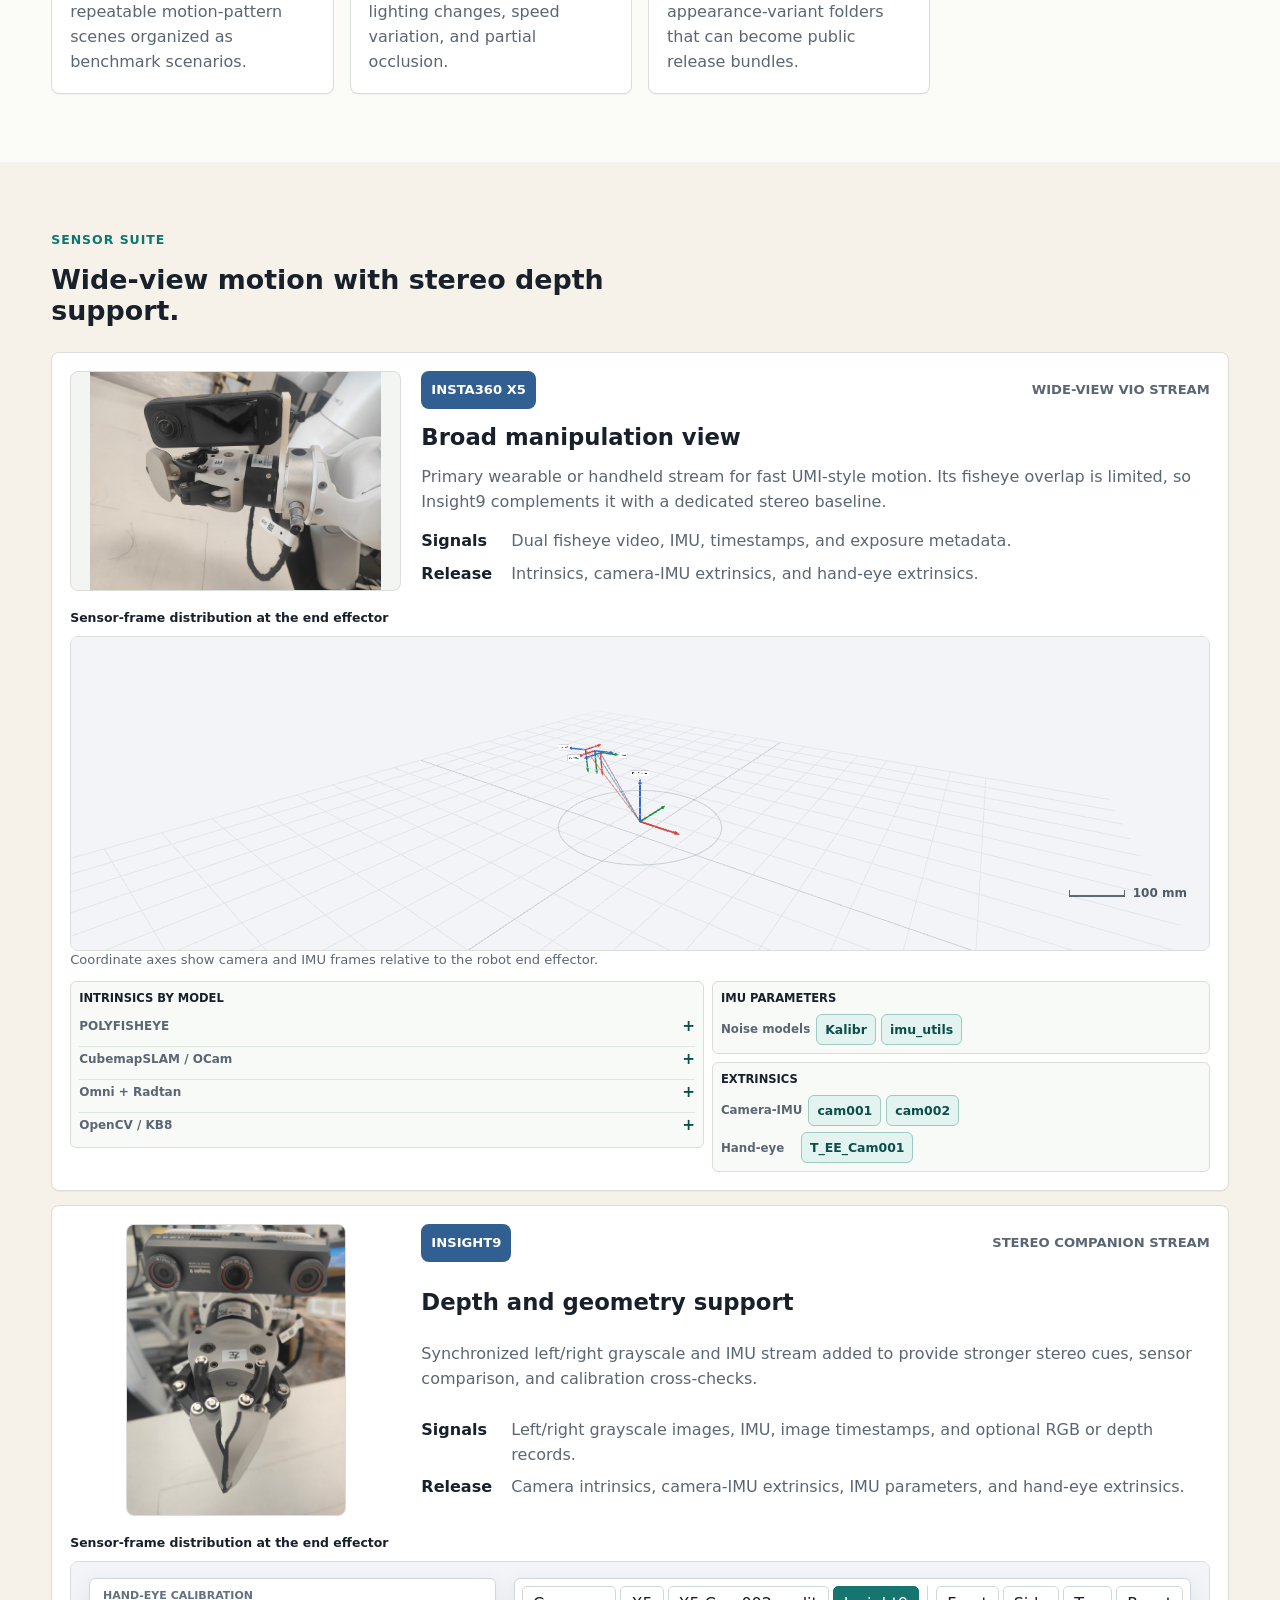
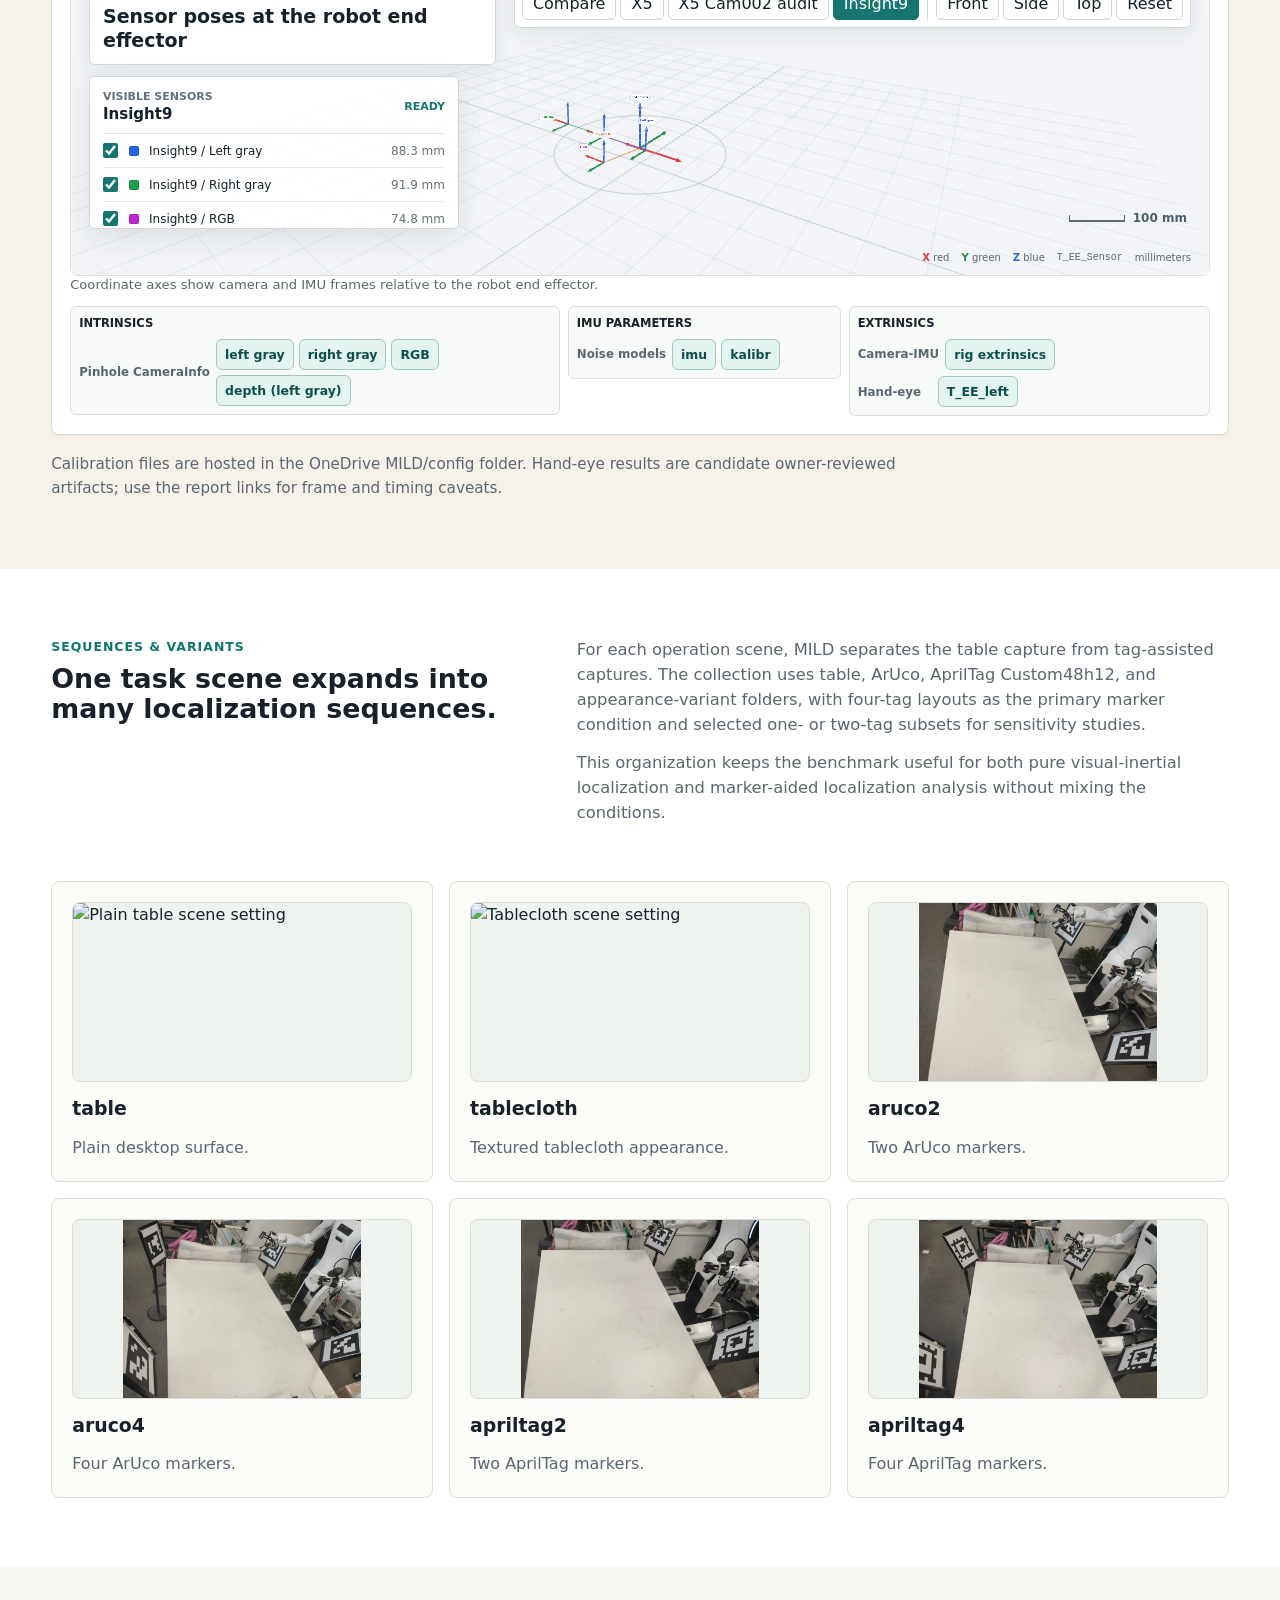
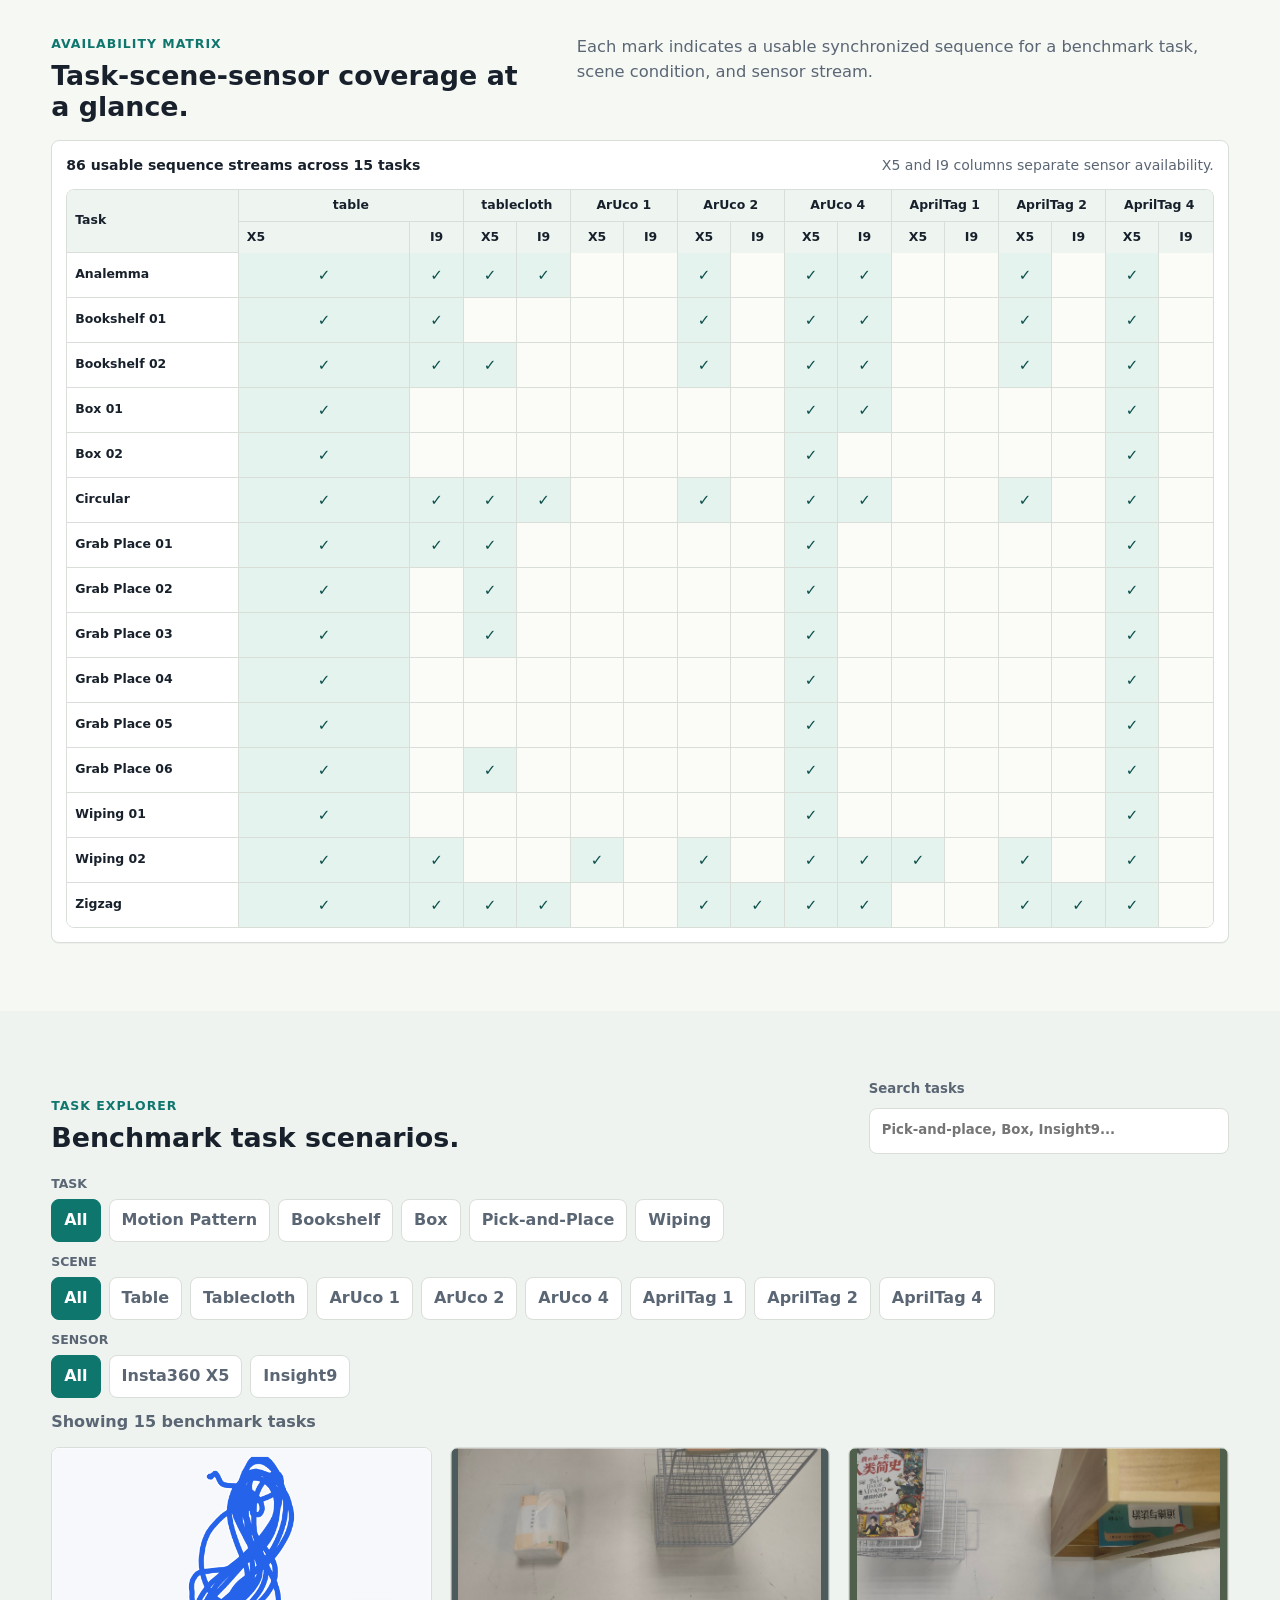
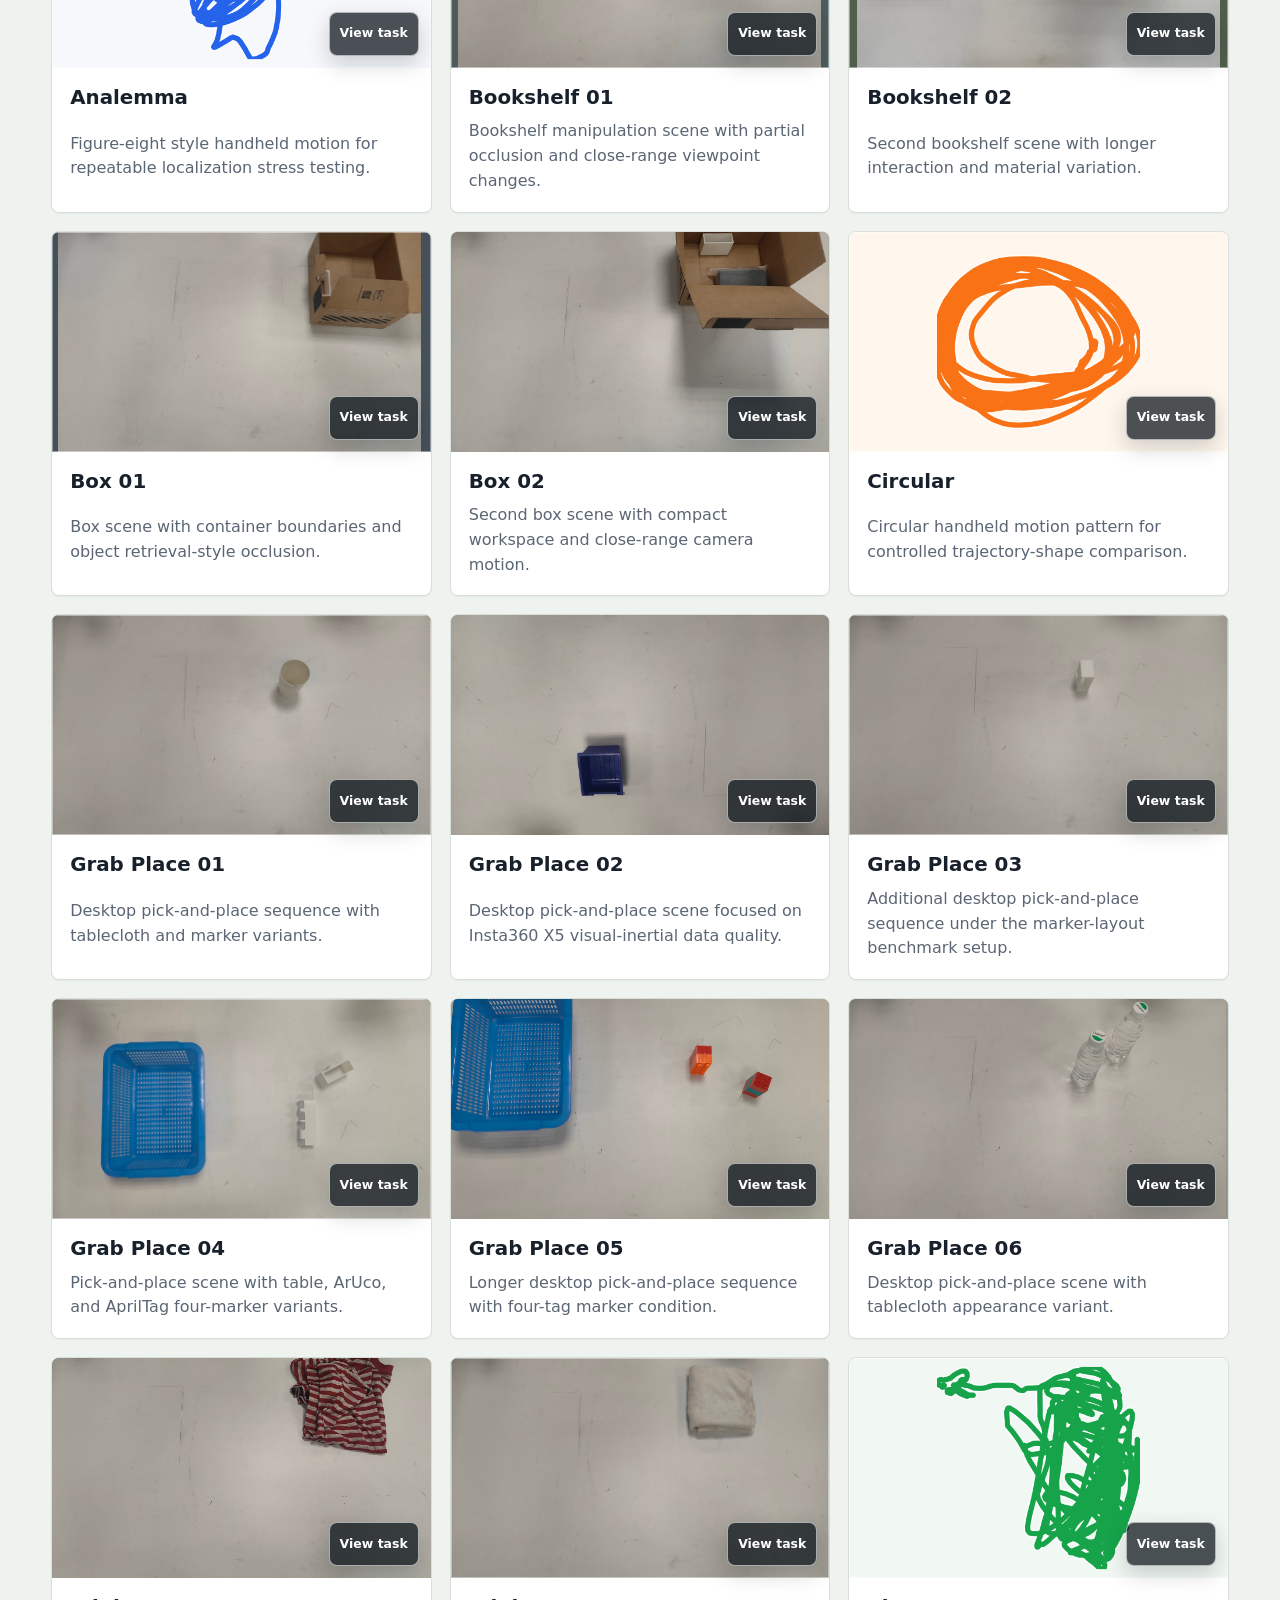
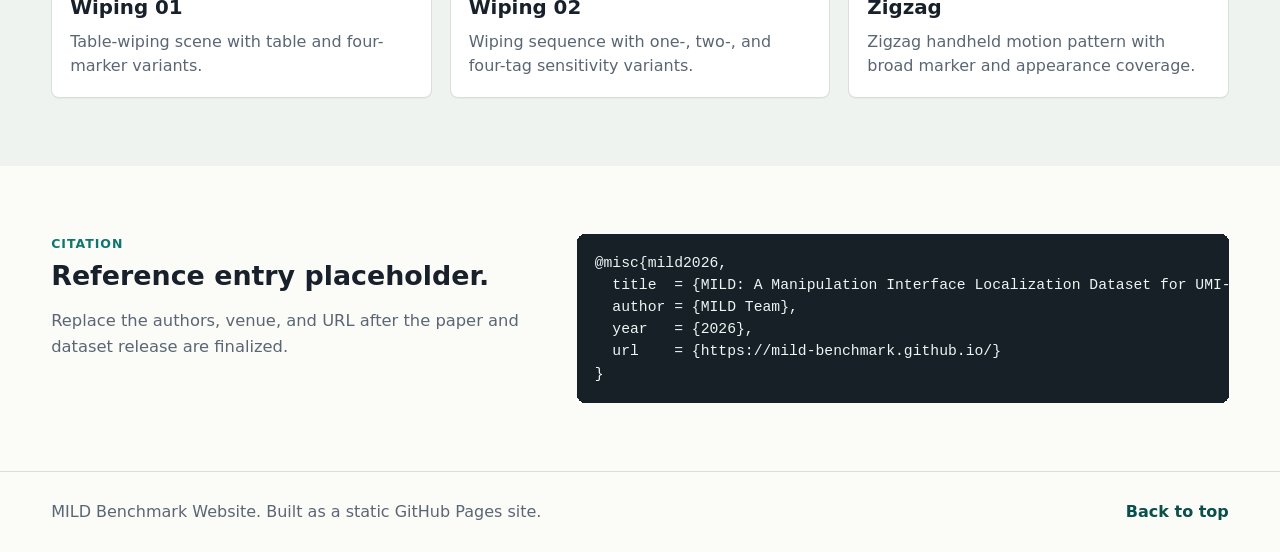
==== commit 2782598a: "Add task sequence overview matrix" ====
--- a/index.html
+++ b/index.html
@@ -21,7 +21,7 @@
     >
     <meta property="og:image" content="static/images/pic/scenes/apriltag4.jpg">
     <link rel="preload" href="static/images/pic/scenes/apriltag4.jpg" as="image">
-    <link rel="stylesheet" href="static/css/site.css?v=20260723-insight9-handeye-compact">
+    <link rel="stylesheet" href="static/css/site.css?v=20260723-sequence-overview">
   </head>
   <body>
     <header class="site-header">
@@ -230,7 +230,7 @@
               </p>
               <dl>
                 <dt>Signals</dt><dd>Left/right grayscale images, IMU, image timestamps, and optional RGB or depth records.</dd>
-                <dt>Release</dt><dd>Camera intrinsics, static transforms, IMU parameters, and audited capture metadata.</dd>
+                <dt>Release</dt><dd>Camera intrinsics, camera-IMU extrinsics, IMU parameters, and hand-eye extrinsics.</dd>
               </dl>
               <div class="handeye-embed" aria-label="Interactive Insight9 hand-eye calibration viewer">
                 <div class="sensor-frame-label">Sensor-frame distribution at the end effector</div>
@@ -241,7 +241,7 @@
                   loading="lazy"></iframe>
                 <p class="handeye-caption">Coordinate axes show camera and IMU frames relative to the robot end effector.</p>
               </div>
-              <div class="sensor-downloads calibration-links calibration-links-compact" aria-label="Insight9 calibration downloads">
+              <div class="sensor-downloads calibration-links calibration-links-compact calibration-links-insight9" aria-label="Insight9 calibration downloads">
                 <div class="calibration-group">
                   <span>Intrinsics</span>
                   <div class="calibration-row">
@@ -341,6 +341,35 @@
               <h3>apriltag4</h3>
               <p>Four AprilTag markers.</p>
             </article>
+          </div>
+        </div>
+      </section>
+
+      <section class="section sequence-overview-section" id="sequence-overview">
+        <div class="section-inner">
+          <div class="split sequence-overview-heading">
+            <div>
+              <p class="section-kicker">Availability Matrix</p>
+              <h2>Task-scene-sensor coverage at a glance.</h2>
+            </div>
+            <div class="body-copy">
+              <p>
+                Each mark indicates a usable synchronized sequence for a benchmark task,
+                scene condition, and sensor stream.
+              </p>
+            </div>
+          </div>
+
+          <div class="sequence-overview-panel">
+            <div class="sequence-overview-summary">
+              <strong id="sequenceOverviewCount">Loading sequence coverage</strong>
+              <span>X5 and I9 columns separate sensor availability.</span>
+            </div>
+            <div
+              class="sequence-overview-scroll"
+              id="sequenceOverviewTable"
+              aria-label="Task scene sensor availability matrix"
+            ></div>
           </div>
         </div>
       </section>
@@ -545,6 +574,6 @@
       <a href="#top">Back to top</a>
     </footer>
 
-    <script src="static/js/site.js?v=20260722-onedrive-links"></script>
+    <script src="static/js/site.js?v=20260723-sequence-overview"></script>
   </body>
 </html>
--- a/static/css/site.css
+++ b/static/css/site.css
@@ -450,6 +450,17 @@
   height: clamp(300px, 35vh, 420px);
 }
 
+.sensor-frame-label {
+  display: inline-flex;
+  align-items: center;
+  min-height: 24px;
+  margin: 0 0 6px;
+  color: var(--ink);
+  font-size: 0.78rem;
+  font-weight: 860;
+  letter-spacing: 0;
+}
+
 .handeye-caption {
   grid-area: auto;
   margin: 7px 0 0;
@@ -478,6 +489,42 @@
   align-self: stretch;
 }
 
+.calibration-links-compact {
+  grid-template-columns: minmax(0, 1.12fr) minmax(220px, 0.88fr);
+  align-items: start;
+  gap: 8px;
+}
+
+.calibration-links-compact .calibration-group {
+  gap: 6px;
+  padding: 8px;
+  border-radius: 6px;
+}
+
+.calibration-links-compact .calibration-group:nth-child(1) {
+  grid-row: 1 / span 2;
+}
+
+.calibration-links-compact .calibration-group:nth-child(2),
+.calibration-links-compact .calibration-group:nth-child(3) {
+  grid-column: 2;
+}
+
+.calibration-links-insight9 {
+  grid-template-columns: minmax(0, 1.22fr) minmax(0, 0.68fr) minmax(0, 0.9fr);
+}
+
+.calibration-links-compact.calibration-links-insight9 .calibration-group:nth-child(1),
+.calibration-links-compact.calibration-links-insight9 .calibration-group:nth-child(2),
+.calibration-links-compact.calibration-links-insight9 .calibration-group:nth-child(3) {
+  grid-column: auto;
+  grid-row: auto;
+}
+
+.calibration-links-compact .calibration-group > span {
+  font-size: 0.72rem;
+}
+
 .calibration-group {
   display: grid;
   gap: 8px;
@@ -502,12 +549,22 @@
   align-items: start;
 }
 
+.calibration-links-compact .calibration-row {
+  grid-template-columns: minmax(74px, max-content) minmax(0, 1fr);
+  gap: 6px;
+  align-items: center;
+}
+
 .calibration-row strong {
   min-width: 0;
   color: var(--muted);
   font-size: 0.78rem;
   font-weight: 820;
   line-height: 1.2;
+}
+
+.calibration-links-compact .calibration-row strong {
+  font-size: 0.74rem;
 }
 
 .calibration-row div {
@@ -515,6 +572,10 @@
   flex-wrap: wrap;
   gap: 6px;
   min-width: 0;
+}
+
+.calibration-links-compact .calibration-row div {
+  gap: 5px;
 }
 
 .calibration-model {
@@ -540,6 +601,11 @@
   list-style: none;
 }
 
+.calibration-links-compact .calibration-model summary {
+  min-height: 26px;
+  font-size: 0.75rem;
+}
+
 .calibration-model summary::-webkit-details-marker {
   display: none;
 }
@@ -568,6 +634,11 @@
   gap: 6px;
   min-width: 0;
   padding: 2px 0 4px;
+}
+
+.calibration-links-compact .calibration-model-links {
+  gap: 5px;
+  padding: 1px 0 3px;
 }
 
 .sensor-downloads a,
@@ -585,6 +656,13 @@
   font-weight: 820;
 }
 
+.calibration-links-compact a {
+  min-height: 28px;
+  padding: 5px 8px;
+  border-radius: 6px;
+  font-size: 0.78rem;
+}
+
 .sensor-downloads a:hover,
 .sensor-downloads a:focus-visible,
 .download-pill:hover,
@@ -644,6 +722,145 @@
 
 .variant-panel p {
   color: var(--muted);
+}
+
+.sequence-overview-section {
+  background: #f6f8f4;
+}
+
+.sequence-overview-heading {
+  margin-bottom: 18px;
+}
+
+.sequence-overview-panel {
+  display: grid;
+  gap: 12px;
+  padding: 14px;
+  border: 1px solid var(--line);
+  border-radius: 8px;
+  background: var(--white);
+  box-shadow: 0 1px 0 rgba(24, 33, 43, 0.04);
+}
+
+.sequence-overview-summary {
+  display: flex;
+  align-items: center;
+  justify-content: space-between;
+  gap: 14px;
+  color: var(--muted);
+  font-size: 0.88rem;
+}
+
+.sequence-overview-summary strong {
+  color: var(--ink);
+  font-weight: 850;
+}
+
+.sequence-overview-scroll {
+  width: 100%;
+  max-width: 100%;
+  overflow-x: auto;
+  overflow-y: hidden;
+  border: 1px solid var(--line);
+  border-radius: 8px;
+  background: var(--white);
+}
+
+.sequence-overview-table {
+  width: 100%;
+  min-width: 1120px;
+  border-collapse: separate;
+  border-spacing: 0;
+  color: var(--ink);
+  font-size: 0.78rem;
+  line-height: 1.2;
+}
+
+.sequence-overview-table th,
+.sequence-overview-table td {
+  min-height: 34px;
+  padding: 8px;
+  border-right: 1px solid var(--line);
+  border-bottom: 1px solid var(--line);
+  text-align: center;
+  vertical-align: middle;
+}
+
+.sequence-overview-table th {
+  background: #eef5f1;
+  font-weight: 850;
+}
+
+.sequence-overview-table thead th {
+  position: sticky;
+  top: 0;
+  z-index: 2;
+}
+
+.sequence-overview-table tbody th {
+  position: sticky;
+  left: 0;
+  z-index: 1;
+  min-width: 154px;
+  text-align: left;
+  background: var(--white);
+}
+
+.sequence-overview-table thead th:first-child {
+  left: 0;
+  z-index: 3;
+  min-width: 154px;
+  text-align: left;
+}
+
+.sequence-overview-table tr:last-child th,
+.sequence-overview-table tr:last-child td {
+  border-bottom: 0;
+}
+
+.sequence-overview-table th:last-child,
+.sequence-overview-table td:last-child {
+  border-right: 0;
+}
+
+.sequence-overview-table abbr {
+  text-decoration: none;
+}
+
+.sequence-task-button {
+  display: inline-flex;
+  width: 100%;
+  min-height: 28px;
+  align-items: center;
+  padding: 0;
+  color: var(--ink);
+  border: 0;
+  background: transparent;
+  cursor: pointer;
+  font: inherit;
+  font-weight: 850;
+  text-align: left;
+}
+
+.sequence-task-button:hover,
+.sequence-task-button:focus-visible {
+  color: var(--teal-dark);
+  outline: none;
+  text-decoration: underline;
+  text-underline-offset: 3px;
+}
+
+.sequence-cell {
+  min-width: 48px;
+  color: transparent;
+  background: #fbfbf7;
+}
+
+.sequence-cell.is-available {
+  color: var(--teal-dark);
+  background: #e5f3ef;
+  font-size: 0.94rem;
+  font-weight: 900;
 }
 
 .status-badge {
@@ -1390,6 +1607,10 @@
     grid-template-columns: repeat(2, minmax(0, 1fr));
   }
 
+  .sensor-grid {
+    grid-template-columns: 1fr;
+  }
+
   .split,
   .citation-inner {
     grid-template-columns: 1fr;
@@ -1472,6 +1693,31 @@
 
   .task-card {
     min-height: auto;
+  }
+
+  .sequence-overview-panel {
+    padding: 10px;
+  }
+
+  .sequence-overview-summary {
+    align-items: flex-start;
+    flex-direction: column;
+    gap: 4px;
+  }
+
+  .sequence-overview-table {
+    min-width: 1040px;
+    font-size: 0.75rem;
+  }
+
+  .sequence-overview-table th,
+  .sequence-overview-table td {
+    padding: 7px 6px;
+  }
+
+  .sequence-overview-table tbody th,
+  .sequence-overview-table thead th:first-child {
+    min-width: 140px;
   }
 
   .task-card h3,
@@ -1495,6 +1741,17 @@
     grid-template-columns: 1fr;
   }
 
+  .calibration-links-compact {
+    grid-template-columns: 1fr;
+  }
+
+  .calibration-links-compact .calibration-group:nth-child(1),
+  .calibration-links-compact .calibration-group:nth-child(2),
+  .calibration-links-compact .calibration-group:nth-child(3) {
+    grid-column: auto;
+    grid-row: auto;
+  }
+
   .calibration-row {
     grid-template-columns: 1fr;
   }
